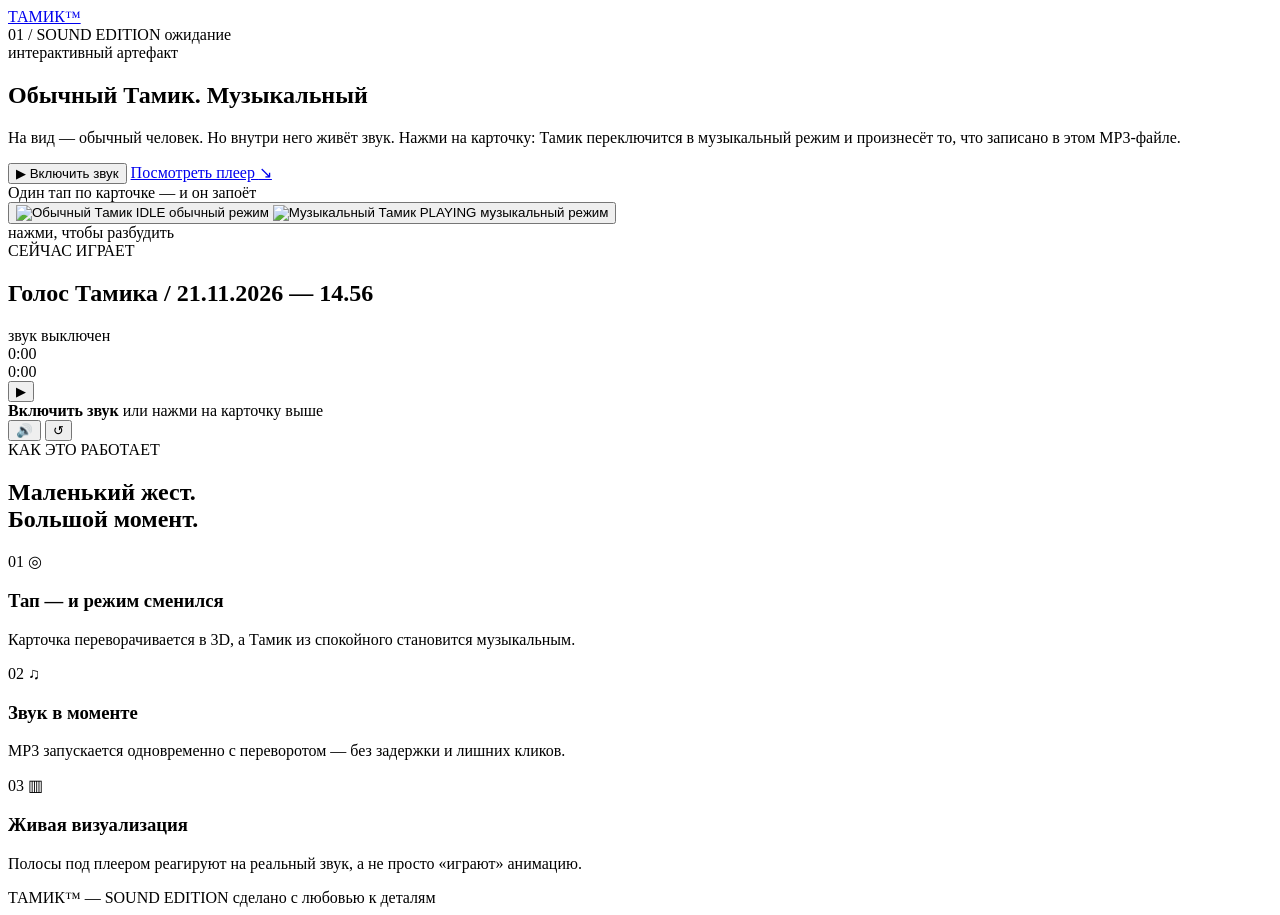
==== index.html @ 506d1481 "Add index.html" ====
<!doctype html>
<html lang="ru">
<head>
  <meta charset="utf-8" />
  <meta name="viewport" content="width=device-width, initial-scale=1, viewport-fit=cover" />
  <meta name="theme-color" content="#08080b" />
  <meta name="description" content="Тамик — обычный до нажатия, музыкальный после. Интерактивный 3D-опыт со звуком." />
  <title>Тамик — звуковой режим</title>
  <link rel="icon" href="data:image/svg+xml,%3Csvg xmlns='http://www.w3.org/2000/svg' viewBox='0 0 64 64'%3E%3Crect width='64' height='64' rx='18' fill='%23ff6a45'/%3E%3Cg fill='%23221009'%3E%3Crect x='16' y='26' width='6' height='12' rx='3'/%3E%3Crect x='27' y='20' width='6' height='24' rx='3'/%3E%3Crect x='38' y='24' width='6' height='16' rx='3'/%3E%3C/g%3E%3C/svg%3E" />
  <link rel="preconnect" href="https://fonts.googleapis.com" />
  <link rel="preconnect" href="https://fonts.gstatic.com" crossorigin />
  <link href="https://fonts.googleapis.com/css2?family=Inter:wght@400;500;600;700;800;900&display=swap" rel="stylesheet" />
  <link rel="stylesheet" href="styles.css" />
</head>
<body>
  <div class="background" aria-hidden="true">
    <div class="mesh mesh-1"></div>
    <div class="mesh mesh-2"></div>
    <div class="mesh mesh-3"></div>
    <div class="grid"></div>
    <div class="grain"></div>
  </div>
  <div class="cursor-halo" id="cursorHalo" aria-hidden="true"></div>

  <header class="nav">
    <a class="brand" href="#top" aria-label="Тамик — наверх">
      <span class="brand-mark" aria-hidden="true">
        <i></i><i></i><i></i><i></i>
      </span>
      <span class="brand-name">ТАМИК<span>™</span></span>
    </a>
    <div class="nav-right">
      <span class="nav-edition">01 / SOUND EDITION</span>
      <span class="nav-status"><i class="status-dot" aria-hidden="true"></i><span id="navStatus">ожидание</span></span>
    </div>
  </header>

  <main id="top">
    <section class="hero">
      <div class="hero-copy">
        <div class="eyebrow reveal">
          <span class="eyebrow-dot" aria-hidden="true"></span>
          интерактивный артефакт
        </div>

        <h1 class="hero-title reveal">
          <span class="title-line">Обычный</span>
          <span class="title-line">Тамик<span class="accent-dot">.</span></span>
          <span class="title-line title-line--gradient" data-text="Музыкальный">Музыкальный</span>
        </h1>

        <p class="hero-text reveal">
          На вид — обычный человек. Но внутри него живёт звук.
          Нажми на карточку: Тамик переключится в музыкальный режим
          и произнесёт то, что записано в этом MP3-файле.
        </p>

        <div class="hero-actions reveal">
          <button class="btn btn-primary" id="primaryBtn" type="button" aria-pressed="false">
            <span class="btn-symbol" id="primarySymbol" aria-hidden="true">▶</span>
            <span id="primaryLabel">Включить звук</span>
            <span class="btn-ripple" aria-hidden="true"></span>
          </button>
          <a class="btn btn-secondary" href="#player">
            Посмотреть плеер
            <span aria-hidden="true">↘</span>
          </a>
        </div>

        <div class="hero-hint reveal">
          <span class="tap-icon" aria-hidden="true"><i></i></span>
          <span>Один тап по карточке — и он запоёт</span>
        </div>
      </div>

      <div class="stage reveal" id="stage">
        <div class="stage-aura" aria-hidden="true"></div>
        <div class="rings" id="rings" aria-hidden="true">
          <span class="ring"></span><span class="ring"></span><span class="ring"></span>
        </div>

        <button class="card-tilt" id="card" type="button" aria-pressed="false"
                aria-label="Нажмите, чтобы переключить Тамика в музыкальный режим">
          <span class="card-flip">
            <span class="face face-front">
              <img src="assets/tamic-calm.jpg" alt="Обычный Тамик" draggable="false" />
              <span class="face-scrim" aria-hidden="true"></span>
              <span class="face-sheen" aria-hidden="true"></span>
              <span class="face-badge"><i class="badge-dot" aria-hidden="true"></i> IDLE</span>
              <span class="face-caption">обычный режим</span>
            </span>
            <span class="face face-back">
              <img src="assets/tamic-music.jpg" alt="Музыкальный Тамик" draggable="false" />
              <span class="face-scrim" aria-hidden="true"></span>
              <span class="face-sheen" aria-hidden="true"></span>
              <span class="face-badge badge-live"><i class="badge-dot" aria-hidden="true"></i> PLAYING</span>
              <span class="face-caption">музыкальный режим</span>
            </span>
          </span>
          <span class="card-edge" aria-hidden="true"></span>
        </button>

        <div class="notes" id="notes" aria-hidden="true"></div>

        <div class="stage-caption">
          <span class="caption-rule" aria-hidden="true"></span>
          <span id="stageCaption">нажми, чтобы разбудить</span>
          <span class="caption-rule" aria-hidden="true"></span>
        </div>
      </div>
    </section>

    <section class="player reveal" id="player" aria-label="Аудиоплеер">
      <div class="player-head">
        <div>
          <span class="player-kicker">СЕЙЧАС ИГРАЕТ</span>
          <h2 class="player-title">Голос Тамика <span>/ 21.11.2026 — 14.56</span></h2>
        </div>
        <span class="player-live" id="playerLive"><i aria-hidden="true"></i> звук выключен</span>
      </div>

      <div class="visualizer" id="visualizer" aria-hidden="true"></div>

      <div class="player-timeline">
        <span class="time" id="time">0:00</span>
        <div class="progress" id="progress" role="slider" tabindex="0"
             aria-label="Позиция воспроизведения" aria-valuemin="0" aria-valuemax="100" aria-valuenow="0">
          <span class="progress-track"><span class="progress-fill" id="progressFill"></span></span>
        </div>
        <span class="time" id="duration">0:00</span>
      </div>

      <div class="player-foot">
        <button class="play-btn" id="playBtn" type="button" aria-label="Включить звук" aria-pressed="false">
          <span id="playIcon" aria-hidden="true">▶</span>
        </button>
        <div class="player-foot-text">
          <strong id="playLabel">Включить звук</strong>
          <span>или нажми на карточку выше</span>
        </div>
        <button class="icon-btn" id="muteBtn" type="button" aria-label="Выключить звук" aria-pressed="false">
          <span id="muteIcon" aria-hidden="true">🔊</span>
        </button>
        <button class="icon-btn" id="stopBtn" type="button" aria-label="Играть сначала" title="Сначала">
          <span aria-hidden="true">↺</span>
        </button>
      </div>

      <audio id="audio" src="assets/tamic.mp3" preload="metadata" playsinline webkit-playsinline></audio>
    </section>

    <section class="features" id="how">
      <div class="section-head reveal">
        <span class="kicker">КАК ЭТО РАБОТАЕТ</span>
        <h2>Маленький жест.<br /><span>Большой момент.</span></h2>
      </div>

      <div class="feature-grid">
        <article class="feature reveal">
          <span class="feature-num">01</span>
          <span class="feature-icon" aria-hidden="true">◎</span>
          <h3>Тап — и режим сменился</h3>
          <p>Карточка переворачивается в 3D, а Тамик из спокойного становится музыкальным.</p>
        </article>
        <article class="feature reveal">
          <span class="feature-num">02</span>
          <span class="feature-icon" aria-hidden="true">♫</span>
          <h3>Звук в моменте</h3>
          <p>MP3 запускается одновременно с переворотом — без задержки и лишних кликов.</p>
        </article>
        <article class="feature reveal">
          <span class="feature-num">03</span>
          <span class="feature-icon" aria-hidden="true">▥</span>
          <h3>Живая визуализация</h3>
          <p>Полосы под плеером реагируют на реальный звук, а не просто «играют» анимацию.</p>
        </article>
      </div>
    </section>
  </main>

  <footer class="footer">
    <span>ТАМИК™ — SOUND EDITION</span>
    <span>сделано с любовью к деталям</span>
  </footer>

  <script src="app.js" defer></script>
</body>
</html>
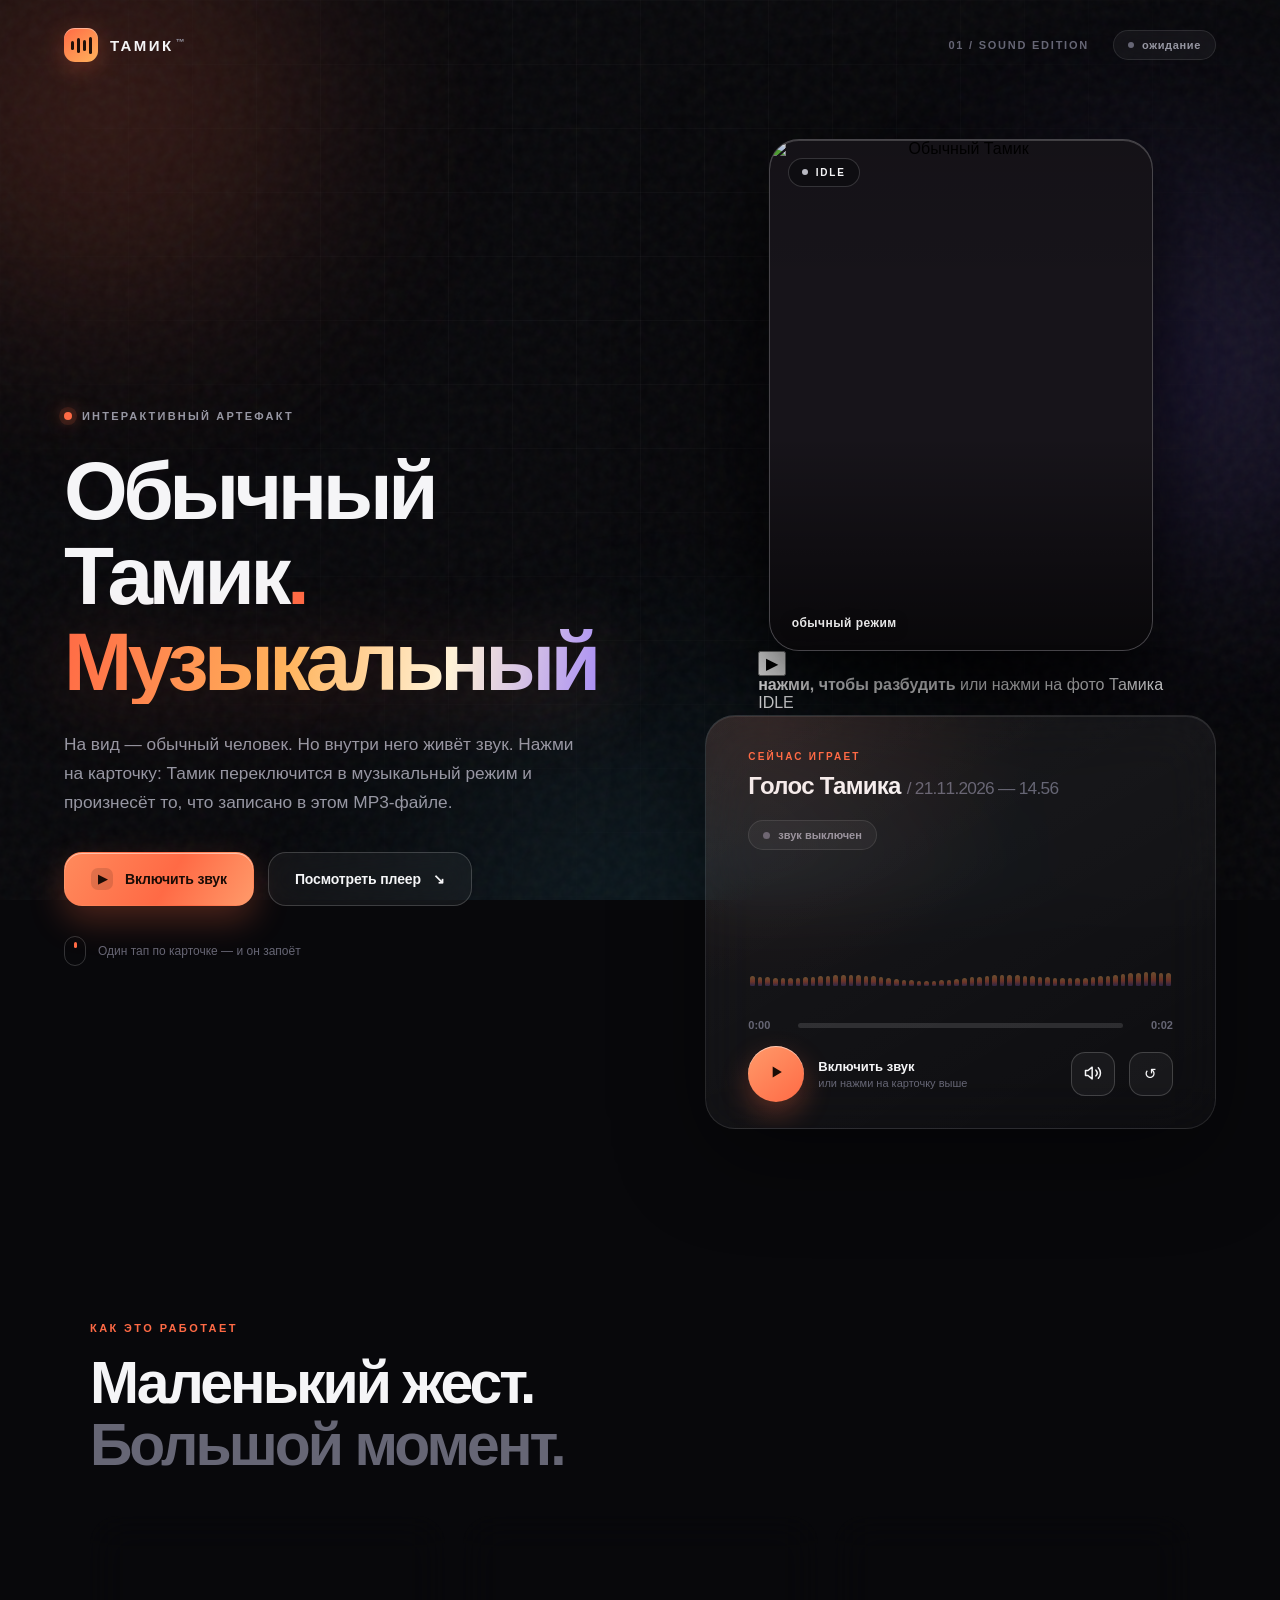
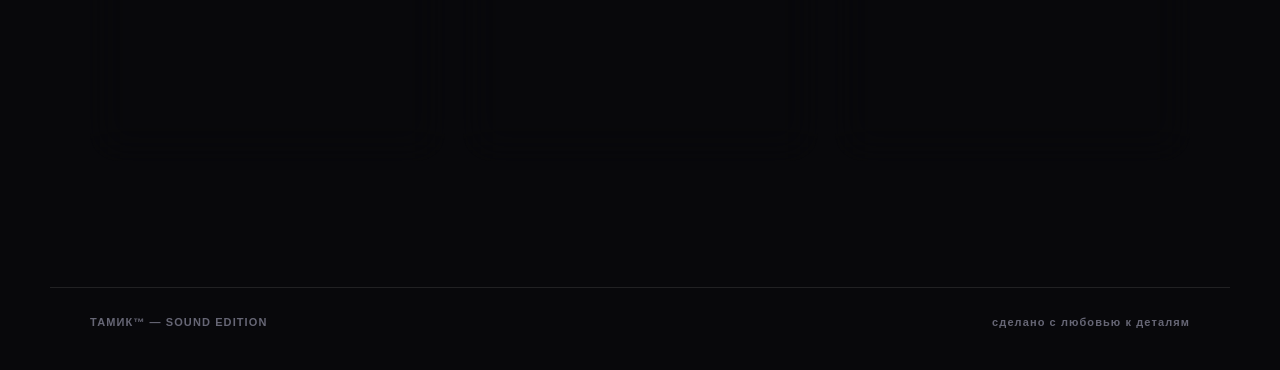
==== commit 786f4e2d: "Optimize performance and layout: index.html" ====
--- a/index.html
+++ b/index.html
@@ -20,8 +20,6 @@
     <div class="grid"></div>
     <div class="grain"></div>
   </div>
-  <div class="cursor-halo" id="cursorHalo" aria-hidden="true"></div>
-
   <header class="nav">
     <a class="brand" href="#top" aria-label="Тамик — наверх">
       <span class="brand-mark" aria-hidden="true">
@@ -73,7 +71,8 @@
         </div>
       </div>
 
-      <div class="stage reveal" id="stage">
+      <div class="stage-column">
+        <div class="stage reveal" id="stage">
         <div class="stage-aura" aria-hidden="true"></div>
         <div class="rings" id="rings" aria-hidden="true">
           <span class="ring"></span><span class="ring"></span><span class="ring"></span>
@@ -83,16 +82,14 @@
                 aria-label="Нажмите, чтобы переключить Тамика в музыкальный режим">
           <span class="card-flip">
             <span class="face face-front">
-              <img src="assets/tamic-calm.jpg" alt="Обычный Тамик" draggable="false" />
+              <img src="assets/tamic-calm-card.jpg" alt="Обычный Тамик" draggable="false" />
               <span class="face-scrim" aria-hidden="true"></span>
-              <span class="face-sheen" aria-hidden="true"></span>
               <span class="face-badge"><i class="badge-dot" aria-hidden="true"></i> IDLE</span>
               <span class="face-caption">обычный режим</span>
             </span>
             <span class="face face-back">
               <img src="assets/tamic-music.jpg" alt="Музыкальный Тамик" draggable="false" />
               <span class="face-scrim" aria-hidden="true"></span>
-              <span class="face-sheen" aria-hidden="true"></span>
               <span class="face-badge badge-live"><i class="badge-dot" aria-hidden="true"></i> PLAYING</span>
               <span class="face-caption">музыкальный режим</span>
             </span>
@@ -102,15 +99,19 @@
 
         <div class="notes" id="notes" aria-hidden="true"></div>
 
-        <div class="stage-caption">
-          <span class="caption-rule" aria-hidden="true"></span>
-          <span id="stageCaption">нажми, чтобы разбудить</span>
-          <span class="caption-rule" aria-hidden="true"></span>
+        <div class="stage-controls">
+          <button class="stage-play" id="stagePlay" type="button" aria-label="Включить звук" aria-pressed="false">
+            <span id="stagePlayIcon" aria-hidden="true">▶</span>
+          </button>
+          <div class="stage-status">
+            <strong id="stageCaption">нажми, чтобы разбудить</strong>
+            <span>или нажми на фото Тамика</span>
+          </div>
+          <span class="stage-mode" id="stageMode">IDLE</span>
         </div>
-      </div>
-    </section>
+        </div>
 
-    <section class="player reveal" id="player" aria-label="Аудиоплеер">
+        <section class="player reveal" id="player" aria-label="Аудиоплеер">
       <div class="player-head">
         <div>
           <span class="player-kicker">СЕЙЧАС ИГРАЕТ</span>
@@ -147,6 +148,8 @@
       </div>
 
       <audio id="audio" src="assets/tamic.mp3" preload="metadata" playsinline webkit-playsinline></audio>
+        </section>
+      </div>
     </section>
 
     <section class="features" id="how">
--- a/styles.css
+++ b/styles.css
@@ -0,0 +1,547 @@
+/* ============================================================
+   ТАМИК — SOUND EDITION
+   Дизайн: тёмная «жидкая» палитра, стекло, 3D-карточка,
+   Material 3-подобные surface + state layers.
+   ============================================================ */
+
+:root {
+  --bg: #08080b;
+  --bg-soft: #0e0e13;
+  --text: #f5f5f7;
+  --muted: #9797a3;
+  --muted-2: #666675;
+  --stroke: rgba(255, 255, 255, 0.10);
+  --stroke-strong: rgba(255, 255, 255, 0.18);
+  --glass: rgba(255, 255, 255, 0.045);
+  --accent: #ff6a45;
+  --accent-2: #ffb35c;
+  --violet: #8b6cff;
+  --cyan: #48d7ff;
+  --ease-spring: cubic-bezier(0.16, 1, 0.3, 1);
+  --ease-soft: cubic-bezier(0.22, 0.61, 0.36, 1);
+  --rx: 0deg;
+  --ry: 0deg;
+  --sx: 50%;
+  --sy: 50%;
+}
+
+* { box-sizing: border-box; }
+
+html { scroll-behavior: smooth; }
+
+body {
+  margin: 0;
+  min-height: 100vh;
+  background: var(--bg);
+  color: var(--text);
+  font-family: "Inter", -apple-system, BlinkMacSystemFont, "Segoe UI", sans-serif;
+  -webkit-font-smoothing: antialiased;
+  overflow-x: hidden;
+  cursor: default;
+}
+
+button, a { -webkit-tap-highlight-color: transparent; }
+button { font: inherit; touch-action: manipulation; }
+a { color: inherit; text-decoration: none; }
+
+::selection { background: rgba(255, 106, 69, 0.35); color: #fff; }
+
+/* ---------- Фон ---------- */
+.background { position: fixed; inset: 0; z-index: 0; overflow: hidden; pointer-events: none; }
+
+.mesh {
+  position: absolute;
+  border-radius: 50%;
+  filter: blur(90px);
+  opacity: 0.45;
+  will-change: transform;
+}
+.mesh-1 {
+  width: 52vw; height: 52vw; left: -18vw; top: -18vw;
+  background: radial-gradient(circle, rgba(255, 106, 69, 0.55), transparent 68%);
+  animation: drift1 22s ease-in-out infinite alternate;
+}
+.mesh-2 {
+  width: 46vw; height: 46vw; right: -14vw; top: 8vh;
+  background: radial-gradient(circle, rgba(139, 108, 255, 0.50), transparent 68%);
+  animation: drift2 26s ease-in-out infinite alternate;
+}
+.mesh-3 {
+  width: 60vw; height: 60vw; left: 22vw; bottom: -34vw;
+  background: radial-gradient(circle, rgba(72, 215, 255, 0.25), transparent 70%);
+  animation: drift3 30s ease-in-out infinite alternate;
+}
+.grid {
+  position: absolute; inset: 0;
+  background-image:
+    linear-gradient(rgba(255,255,255,0.028) 1px, transparent 1px),
+    linear-gradient(90deg, rgba(255,255,255,0.028) 1px, transparent 1px);
+  background-size: 64px 64px;
+  mask-image: radial-gradient(ellipse at 50% 30%, #000 10%, transparent 78%);
+  -webkit-mask-image: radial-gradient(ellipse at 50% 30%, #000 10%, transparent 78%);
+}
+.grain {
+  position: absolute; inset: -50%;
+  opacity: 0.045;
+  background-image: url("data:image/svg+xml,%3Csvg viewBox='0 0 220 220' xmlns='http://www.w3.org/2000/svg'%3E%3Cfilter id='n'%3E%3CfeTurbulence type='fractalNoise' baseFrequency='0.85' numOctaves='3' stitchTiles='stitch'/%3E%3C/filter%3E%3Crect width='100%25' height='100%25' filter='url(%23n)'/%3E%3C/svg%3E");
+  animation: grainShift 0.6s steps(4) infinite;
+}
+
+@keyframes drift1 { to { transform: translate3d(8vw, 6vh, 0) scale(1.15); } }
+@keyframes drift2 { to { transform: translate3d(-9vw, 10vh, 0) scale(1.2); } }
+@keyframes drift3 { to { transform: translate3d(6vw, -8vh, 0) scale(1.1); } }
+@keyframes grainShift {
+  0% { transform: translate(0, 0); } 25% { transform: translate(-2%, 1%); }
+  50% { transform: translate(1%, -2%); } 75% { transform: translate(2%, 2%); }
+  100% { transform: translate(-1%, -1%); }
+}
+
+/* Светящийся курсор */
+.cursor-halo {
+  position: fixed; left: 0; top: 0; width: 420px; height: 420px;
+  margin: -210px 0 0 -210px; border-radius: 50%;
+  background: radial-gradient(circle, rgba(255, 106, 69, 0.13), rgba(139, 108, 255, 0.06) 40%, transparent 70%);
+  pointer-events: none; z-index: 1; opacity: 0;
+  transition: opacity 0.5s ease;
+  will-change: transform;
+}
+@media (hover: hover) and (pointer: fine) {
+  body.has-pointer .cursor-halo { opacity: 1; }
+}
+
+/* ---------- Навигация ---------- */
+.nav {
+  position: relative; z-index: 5;
+  display: flex; align-items: center; justify-content: space-between;
+  padding: 28px clamp(20px, 5vw, 72px);
+  max-width: 1440px; margin: 0 auto;
+}
+.brand { display: inline-flex; align-items: center; gap: 12px; }
+.brand-mark {
+  width: 34px; height: 34px; border-radius: 11px;
+  background: linear-gradient(140deg, var(--accent), var(--accent-2));
+  display: flex; align-items: center; justify-content: center; gap: 3px;
+  box-shadow: 0 6px 24px rgba(255, 106, 69, 0.28), inset 0 1px 0 rgba(255,255,255,0.4);
+}
+.brand-mark i {
+  width: 3px; border-radius: 3px; background: #221009; height: 9px;
+  animation: eqBar 1.1s ease-in-out infinite alternate;
+}
+.brand-mark i:nth-child(2) { animation-delay: 0.15s; height: 15px; }
+.brand-mark i:nth-child(3) { animation-delay: 0.3s; height: 11px; }
+.brand-mark i:nth-child(4) { animation-delay: 0.45s; height: 17px; }
+@keyframes eqBar { to { height: 5px; } }
+.brand-name { font-weight: 800; font-size: 15px; letter-spacing: 0.16em; }
+.brand-name span { font-size: 9px; vertical-align: super; color: var(--muted); margin-left: 2px; }
+
+.nav-right { display: flex; align-items: center; gap: 24px; }
+.nav-edition { font-size: 11px; letter-spacing: 0.16em; color: var(--muted-2); font-weight: 600; }
+.nav-status {
+  display: inline-flex; align-items: center; gap: 8px;
+  padding: 8px 14px; border-radius: 100px;
+  border: 1px solid var(--stroke); background: var(--glass);
+  font-size: 11px; font-weight: 600; letter-spacing: 0.06em; color: var(--muted);
+  backdrop-filter: blur(14px);
+}
+.status-dot { width: 6px; height: 6px; border-radius: 50%; background: var(--muted-2); transition: 0.3s; }
+body.is-playing .status-dot { background: #4ade80; box-shadow: 0 0 12px #4ade80; animation: pulseDot 1.2s ease-in-out infinite; }
+body.is-playing .nav-status { color: #c9f7d6; border-color: rgba(74, 222, 128, 0.3); }
+@keyframes pulseDot { 50% { opacity: 0.4; transform: scale(0.75); } }
+
+/* ---------- Hero ---------- */
+main { position: relative; z-index: 2; }
+.hero {
+  max-width: 1440px; margin: 0 auto;
+  padding: clamp(24px, 5vh, 70px) clamp(20px, 5vw, 72px) clamp(60px, 9vh, 120px);
+  display: grid; grid-template-columns: minmax(0, 1.05fr) minmax(0, 0.95fr);
+  gap: clamp(30px, 6vw, 90px); align-items: center; min-height: 76vh;
+}
+
+.eyebrow {
+  display: inline-flex; align-items: center; gap: 10px;
+  font-size: 11px; font-weight: 700; letter-spacing: 0.2em; text-transform: uppercase;
+  color: var(--muted); margin-bottom: 26px;
+}
+.eyebrow-dot {
+  width: 8px; height: 8px; border-radius: 50%; background: var(--accent);
+  box-shadow: 0 0 0 5px rgba(255, 106, 69, 0.12), 0 0 18px var(--accent);
+  animation: breathe 2.4s ease-in-out infinite;
+}
+@keyframes breathe { 50% { box-shadow: 0 0 0 9px rgba(255,106,69,0.05), 0 0 24px var(--accent); } }
+
+.hero-title {
+  margin: 0 0 26px; font-size: clamp(46px, 6.4vw, 96px);
+  line-height: 1.04; letter-spacing: -0.055em; font-weight: 800;
+}
+.title-line { display: block; }
+.title-line--gradient {
+  width: fit-content;
+  background: linear-gradient(100deg, var(--accent) 0%, var(--accent-2) 42%, #fff2d6 72%, var(--violet) 110%);
+  -webkit-background-clip: text; background-clip: text; color: transparent;
+  position: relative;
+  filter: drop-shadow(0 8px 40px rgba(255, 106, 69, 0.22));
+}
+.accent-dot { color: var(--accent); }
+
+.hero-text {
+  max-width: 520px; margin: 0 0 34px;
+  font-size: clamp(15px, 1.35vw, 18px); line-height: 1.7;
+  color: var(--muted); font-weight: 400;
+}
+
+.hero-actions { display: flex; flex-wrap: wrap; gap: 14px; align-items: center; }
+.btn {
+  position: relative; display: inline-flex; align-items: center; justify-content: center; gap: 12px;
+  min-height: 54px; padding: 0 26px; border-radius: 18px;
+  font-size: 14px; font-weight: 700; letter-spacing: -0.01em;
+  cursor: pointer; border: 1px solid transparent;
+  transition: transform 0.35s var(--ease-spring), box-shadow 0.35s ease, background 0.35s ease, border-color 0.35s ease;
+  overflow: hidden; isolation: isolate;
+}
+.btn:hover { transform: translateY(-3px); }
+.btn:active { transform: translateY(0) scale(0.98); }
+.btn:focus-visible, .card-tilt:focus-visible, .icon-btn:focus-visible {
+  outline: 2px solid var(--cyan); outline-offset: 4px;
+}
+.btn-primary {
+  color: #1b0c06;
+  background: linear-gradient(120deg, #ff8a5c, var(--accent) 55%, #ff9a6a);
+  box-shadow: 0 14px 34px rgba(255, 106, 69, 0.28), inset 0 1px 0 rgba(255,255,255,0.5);
+}
+.btn-primary:hover { box-shadow: 0 20px 46px rgba(255, 106, 69, 0.42), inset 0 1px 0 rgba(255,255,255,0.6); }
+.btn-secondary {
+  color: var(--text); background: var(--glass); border-color: var(--stroke-strong);
+  backdrop-filter: blur(16px);
+}
+.btn-secondary:hover { background: rgba(255,255,255,0.09); border-color: rgba(255,255,255,0.3); }
+.btn-symbol { font-size: 12px; width: 22px; height: 22px; display: grid; place-items: center; border-radius: 7px; background: rgba(0,0,0,0.12); }
+.btn-ripple {
+  position: absolute; width: 20px; height: 20px; border-radius: 50%;
+  background: rgba(255,255,255,0.55); transform: translate(-50%, -50%) scale(0);
+  opacity: 0; pointer-events: none; z-index: -1;
+}
+.btn-ripple.go { animation: ripple 0.65s ease-out; }
+@keyframes ripple { from { transform: translate(-50%,-50%) scale(0); opacity: 0.6; } to { transform: translate(-50%,-50%) scale(22); opacity: 0; } }
+
+.hero-hint {
+  display: flex; align-items: center; gap: 12px; margin-top: 30px;
+  font-size: 12px; color: var(--muted-2); font-weight: 500;
+}
+.tap-icon {
+  width: 22px; height: 30px; border: 1.5px solid var(--stroke-strong); border-radius: 12px;
+  display: grid; place-items: start center; padding-top: 5px;
+}
+.tap-icon i { width: 3px; height: 6px; border-radius: 3px; background: var(--accent); animation: tapHint 1.6s ease-in-out infinite; }
+@keyframes tapHint { 0%,100% { transform: translateY(0); opacity: 1; } 60% { transform: translateY(9px); opacity: 0.25; } }
+
+/* ---------- 3D-сцена ---------- */
+.stage {
+  position: relative; display: flex; flex-direction: column; align-items: center;
+  justify-content: center; perspective: 1500px; min-height: 580px;
+}
+.stage-aura {
+  position: absolute; width: 70%; aspect-ratio: 1; border-radius: 50%;
+  background: radial-gradient(circle, rgba(255,106,69,0.22), rgba(139,108,255,0.12) 45%, transparent 70%);
+  filter: blur(45px); z-index: 0; transition: opacity 0.6s ease, transform 0.9s var(--ease-spring);
+  animation: auraFloat 8s ease-in-out infinite alternate;
+}
+@keyframes auraFloat { to { transform: scale(1.12) translateY(-14px); } }
+body.is-playing .stage-aura { opacity: 1; transform: scale(1.35); filter: blur(60px); }
+
+.rings { position: absolute; inset: 0; display: grid; place-items: center; pointer-events: none; z-index: 1; }
+.ring {
+  position: absolute; width: 280px; height: 280px; border-radius: 50%;
+  border: 1px solid rgba(255, 140, 90, 0.7); opacity: 0;
+}
+.burst .ring { animation: ringOut 1.1s var(--ease-spring) forwards; }
+.burst .ring:nth-child(2) { animation-delay: 0.12s; }
+.burst .ring:nth-child(3) { animation-delay: 0.24s; }
+@keyframes ringOut {
+  0% { transform: scale(0.5); opacity: 0.9; }
+  100% { transform: scale(2.3); opacity: 0; }
+}
+
+.card-tilt {
+  position: relative; z-index: 3; display: block; padding: 0; margin: 0;
+  width: clamp(280px, 30vw, 410px); aspect-ratio: 3 / 4;
+  border: 0; background: transparent; cursor: pointer;
+  transform-style: preserve-3d;
+  transform: rotateX(var(--rx)) rotateY(var(--ry)) translateZ(0);
+  transition: transform 0.5s var(--ease-spring);
+  filter: drop-shadow(0 40px 60px rgba(0,0,0,0.55));
+}
+.card-tilt:hover { filter: drop-shadow(0 45px 70px rgba(0,0,0,0.65)); }
+@media (hover: none) {
+  .card-tilt:active { scale: 0.97; }
+}
+.card-flip {
+  position: absolute; inset: 0; display: block;
+  transform-style: preserve-3d;
+  transform: rotateY(0deg) scale(1);
+  transition: transform 1s var(--ease-spring), filter 0.6s ease;
+}
+body.is-playing .card-flip { transform: rotateY(180deg) scale(1.035); }
+
+.face {
+  position: absolute; inset: 0; display: block; overflow: hidden;
+  border-radius: 30px; backface-visibility: hidden; -webkit-backface-visibility: hidden;
+  background: #17141a; border: 1px solid rgba(255,255,255,0.16);
+  box-shadow: inset 0 1px 0 rgba(255,255,255,0.22), 0 24px 60px rgba(0,0,0,0.45);
+}
+.face img { width: 100%; height: 100%; object-fit: cover; object-position: center 22%; display: block; user-select: none; }
+.face-back { transform: rotateY(180deg); }
+.face-back img { object-position: center 18%; }
+.face-scrim {
+  position: absolute; inset: 0; pointer-events: none;
+  background: linear-gradient(180deg, rgba(0,0,0,0.12) 0%, transparent 30%, transparent 58%, rgba(0,0,0,0.62) 100%);
+}
+.face-sheen {
+  position: absolute; inset: 0; pointer-events: none; opacity: 0;
+  background: radial-gradient(circle at var(--sx) var(--sy), rgba(255,255,255,0.34), transparent 46%);
+  transition: opacity 0.4s ease;
+  mix-blend-mode: screen;
+}
+.card-tilt:hover .face-sheen { opacity: 1; }
+.face-badge {
+  position: absolute; top: 18px; left: 18px; z-index: 2;
+  display: inline-flex; align-items: center; gap: 8px;
+  padding: 8px 13px; border-radius: 100px;
+  background: rgba(10, 10, 14, 0.55); border: 1px solid rgba(255,255,255,0.16);
+  backdrop-filter: blur(14px);
+  font-size: 10px; font-weight: 800; letter-spacing: 0.18em; color: #f4f4f6;
+}
+.badge-dot { width: 6px; height: 6px; border-radius: 50%; background: #b9b9c2; }
+.badge-live { background: rgba(30, 8, 4, 0.6); border-color: rgba(255, 132, 88, 0.45); }
+.badge-live .badge-dot { background: var(--accent); box-shadow: 0 0 10px var(--accent); animation: pulseDot 1.1s infinite; }
+.face-caption {
+  position: absolute; left: 22px; bottom: 20px; z-index: 2;
+  font-size: 12px; font-weight: 600; letter-spacing: 0.04em; color: rgba(255,255,255,0.9);
+  text-shadow: 0 2px 12px rgba(0,0,0,0.6);
+}
+.card-edge {
+  position: absolute; inset: 0; border-radius: 30px; pointer-events: none;
+  border: 1px solid rgba(255,255,255,0.06); transform: translateZ(-2px);
+}
+
+.notes { position: absolute; inset: 0; pointer-events: none; z-index: 4; overflow: visible; }
+.note {
+  position: absolute; left: 50%; top: 50%; font-size: var(--size, 26px);
+  color: var(--note-color, #ffb35c); text-shadow: 0 0 18px currentColor;
+  animation: noteFly var(--dur, 1.7s) var(--ease-soft) forwards;
+  animation-delay: var(--delay, 0s); opacity: 0;
+  will-change: transform, opacity;
+}
+@keyframes noteFly {
+  0% { transform: translate(-50%, -50%) scale(0.4) rotate(var(--rot, 0deg)); opacity: 0; }
+  15% { opacity: 1; }
+  100% { transform: translate(calc(-50% + var(--x, 0px)), calc(-50% + var(--y, -220px))) scale(1.25) rotate(calc(var(--rot, 0deg) + 40deg)); opacity: 0; }
+}
+
+.stage-caption {
+  display: flex; align-items: center; gap: 14px; margin-top: 30px; z-index: 3;
+  font-size: 11px; font-weight: 600; letter-spacing: 0.17em; text-transform: uppercase;
+  color: var(--muted-2); transition: color 0.4s ease;
+}
+body.is-playing .stage-caption { color: var(--accent-2); }
+.caption-rule { width: 46px; height: 1px; background: var(--stroke-strong); }
+
+/* ---------- Плеер ---------- */
+.player {
+  max-width: 1180px; margin: 0 auto clamp(80px, 12vh, 150px);
+  padding: 30px clamp(22px, 3.4vw, 42px) 26px;
+  border-radius: 30px; position: relative;
+  background: linear-gradient(150deg, rgba(255,255,255,0.07), rgba(255,255,255,0.025));
+  border: 1px solid var(--stroke); backdrop-filter: blur(28px);
+  box-shadow: 0 30px 90px rgba(0,0,0,0.4), inset 0 1px 0 rgba(255,255,255,0.09);
+  overflow: hidden;
+}
+.player::before {
+  content: ""; position: absolute; inset: 0; pointer-events: none;
+  background: radial-gradient(circle at 12% 0%, rgba(255,106,69,0.10), transparent 45%);
+}
+.player-head { display: flex; justify-content: space-between; align-items: flex-start; gap: 20px; flex-wrap: wrap; }
+.player-kicker { font-size: 10px; font-weight: 800; letter-spacing: 0.22em; color: var(--accent); }
+.player-title { font-size: clamp(18px, 2vw, 24px); font-weight: 700; letter-spacing: -0.03em; margin: 8px 0 0; }
+.player-title span { color: var(--muted-2); font-size: 0.72em; font-weight: 500; }
+.player-live {
+  display: inline-flex; align-items: center; gap: 8px; padding: 8px 14px;
+  border-radius: 100px; border: 1px solid var(--stroke); background: var(--glass);
+  font-size: 11px; color: var(--muted); font-weight: 600;
+}
+.player-live i { width: 7px; height: 7px; border-radius: 50%; background: var(--muted-2); }
+body.is-playing .player-live { color: #ffd2bb; border-color: rgba(255,106,69,0.35); }
+body.is-playing .player-live i { background: var(--accent); box-shadow: 0 0 12px var(--accent); animation: pulseDot 1s infinite; }
+
+.visualizer {
+  display: flex; align-items: flex-end; gap: 3px; height: 108px;
+  margin: 28px 0 22px; padding: 0 2px;
+}
+.visualizer .bar {
+  flex: 1; min-width: 2px; border-radius: 4px 4px 2px 2px;
+  height: var(--h, 10%);
+  background: linear-gradient(180deg, var(--accent-2), var(--accent) 55%, rgba(139,108,255,0.55));
+  opacity: 0.38;
+  transition: height 0.09s linear, opacity 0.4s ease;
+}
+body.is-playing .visualizer .bar { opacity: 1; box-shadow: 0 0 14px rgba(255,106,69,0.25); }
+
+.player-timeline { display: flex; align-items: center; gap: 14px; }
+.time { font-size: 11px; font-weight: 600; color: var(--muted-2); font-variant-numeric: tabular-nums; min-width: 36px; }
+.time:last-child { text-align: right; }
+
+.progress {
+  flex: 1; height: 34px; display: flex; align-items: center;
+  cursor: pointer; touch-action: none; outline: none;
+}
+.progress-track {
+  position: relative; display: block; width: 100%; height: 5px; border-radius: 10px;
+  background: rgba(255,255,255,0.12); overflow: visible;
+  transition: height 0.2s ease;
+}
+.progress:hover .progress-track,
+.progress.is-dragging .progress-track,
+.progress:focus-visible .progress-track { height: 8px; }
+.progress:focus-visible { outline: 2px solid var(--cyan); outline-offset: 2px; border-radius: 8px; }
+.progress-fill {
+  position: relative; display: block; height: 100%; width: 0%; border-radius: inherit;
+  background: linear-gradient(90deg, var(--accent), var(--accent-2));
+  box-shadow: 0 0 12px var(--accent);
+}
+.progress-fill::after {
+  content: ""; position: absolute; right: -6px; top: 50%; width: 12px; height: 12px;
+  border-radius: 50%; background: #fff; box-shadow: 0 0 12px rgba(255,106,69,0.85);
+  transform: translateY(-50%) scale(0); transition: transform 0.2s var(--ease-spring);
+}
+.progress:hover .progress-fill::after,
+.progress.is-dragging .progress-fill::after,
+.progress:focus-visible .progress-fill::after { transform: translateY(-50%) scale(1); }
+
+.player-foot { display: flex; align-items: center; gap: 14px; margin-top: 4px; }
+.play-btn {
+  width: 56px; height: 56px; flex: none; border: 0; border-radius: 50%;
+  display: grid; place-items: center; cursor: pointer; font-size: 17px;
+  color: #1b0c06; background: linear-gradient(140deg, #ff9a6a, var(--accent));
+  box-shadow: 0 12px 28px rgba(255,106,69,0.3), inset 0 1px 0 rgba(255,255,255,0.5);
+  transition: transform 0.35s var(--ease-spring), box-shadow 0.35s ease;
+}
+.play-btn:hover { transform: scale(1.06); box-shadow: 0 16px 36px rgba(255,106,69,0.45); }
+.play-btn:active { transform: scale(0.94); }
+.player-foot-text { flex: 1; min-width: 0; display: flex; flex-direction: column; gap: 3px; }
+.player-foot-text strong { font-size: 13px; font-weight: 700; }
+.player-foot-text span { font-size: 11px; color: var(--muted-2); }
+.play-btn:focus-visible, .icon-btn:focus-visible { outline: 2px solid var(--cyan); outline-offset: 4px; }
+
+.icon-btn {
+  width: 44px; height: 44px; border-radius: 14px; flex: none;
+  display: grid; place-items: center;
+  border: 1px solid var(--stroke-strong); background: var(--glass);
+  color: var(--text); font-size: 15px; cursor: pointer;
+  transition: transform 0.3s var(--ease-spring), background 0.3s ease, border-color 0.3s ease;
+}
+.icon-btn:hover { transform: translateY(-2px); background: rgba(255,255,255,0.1); }
+.icon-btn:active { transform: scale(0.94); }
+.icon-btn[aria-pressed="true"] { color: var(--accent-2); border-color: rgba(255,106,69,0.4); }
+
+/* ---------- Фичи ---------- */
+.features { max-width: 1180px; margin: 0 auto; padding: 0 clamp(20px, 4vw, 40px) clamp(90px, 14vh, 160px); }
+.section-head { margin-bottom: 40px; }
+.kicker { font-size: 11px; font-weight: 800; letter-spacing: 0.22em; color: var(--accent); }
+.section-head h2 { font-size: clamp(32px, 4.6vw, 64px); line-height: 1.05; letter-spacing: -0.05em; margin: 16px 0 0; font-weight: 800; }
+.section-head h2 span { color: var(--muted-2); }
+.feature-grid { display: grid; grid-template-columns: repeat(3, 1fr); gap: 18px; }
+.feature {
+  position: relative; padding: 30px; min-height: 240px; border-radius: 28px;
+  background: linear-gradient(160deg, rgba(255,255,255,0.06), rgba(255,255,255,0.02));
+  border: 1px solid var(--stroke); backdrop-filter: blur(20px);
+  transition: transform 0.5s var(--ease-spring), border-color 0.4s ease, background 0.4s ease;
+  overflow: hidden;
+}
+.feature::after {
+  content: ""; position: absolute; width: 180px; height: 180px; right: -70px; top: -80px;
+  border-radius: 50%; background: radial-gradient(circle, rgba(255,106,69,0.14), transparent 68%);
+  opacity: 0; transition: opacity 0.5s ease;
+}
+.feature:hover { transform: translateY(-8px); border-color: var(--stroke-strong); background: rgba(255,255,255,0.075); }
+.feature:hover::after { opacity: 1; }
+.feature-num { font-size: 11px; font-weight: 800; letter-spacing: 0.15em; color: var(--muted-2); }
+.feature-icon {
+  display: grid; place-items: center; width: 46px; height: 46px; margin: 26px 0 18px;
+  border-radius: 15px; font-size: 20px; color: var(--accent-2);
+  background: rgba(255, 150, 90, 0.1); border: 1px solid rgba(255, 150, 90, 0.22);
+}
+.feature h3 { margin: 0 0 10px; font-size: 19px; font-weight: 700; letter-spacing: -0.025em; }
+.feature p { margin: 0; font-size: 13px; line-height: 1.65; color: var(--muted); }
+
+/* ---------- Футер ---------- */
+.footer {
+  position: relative; z-index: 2; max-width: 1180px; margin: 0 auto;
+  padding: 28px clamp(20px, 4vw, 40px) 42px;
+  border-top: 1px solid var(--stroke); display: flex; justify-content: space-between; gap: 20px;
+  font-size: 11px; letter-spacing: 0.1em; color: var(--muted-2); font-weight: 600;
+}
+
+/* ---------- Появление при скролле ---------- */
+.reveal { opacity: 0; transform: translateY(24px); transition: opacity 0.9s var(--ease-spring), transform 0.9s var(--ease-spring); }
+.reveal.in { opacity: 1; transform: none; }
+.hero .reveal:nth-child(1) { transition-delay: 0.05s; }
+.hero .reveal:nth-child(2) { transition-delay: 0.13s; }
+.hero .reveal:nth-child(3) { transition-delay: 0.21s; }
+.hero .reveal:nth-child(4) { transition-delay: 0.29s; }
+.hero .reveal:nth-child(5) { transition-delay: 0.37s; }
+.hero-copy .reveal:nth-child(1) { transition-delay: 0.05s; }
+.hero-copy .reveal:nth-child(2) { transition-delay: 0.13s; }
+.hero-copy .reveal:nth-child(3) { transition-delay: 0.21s; }
+.hero-copy .reveal:nth-child(4) { transition-delay: 0.29s; }
+.hero-copy .reveal:nth-child(5) { transition-delay: 0.37s; }
+.feature-grid .feature:nth-child(2) { transition-delay: 0.1s; }
+.feature-grid .feature:nth-child(3) { transition-delay: 0.2s; }
+
+/* ---------- Адаптив ---------- */
+@media (max-width: 980px) {
+  .hero { grid-template-columns: 1fr; padding-top: 30px; gap: 40px; min-height: auto; }
+  .hero-copy { order: 1; }
+  .stage { order: 2; min-height: 540px; }
+  .card-tilt { width: min(80vw, 380px); }
+  .feature-grid { grid-template-columns: 1fr; }
+  .feature { min-height: auto; }
+  .nav-edition { display: none; }
+}
+@media (max-width: 560px) {
+  .nav { padding: calc(18px + env(safe-area-inset-top)) 18px 18px; }
+  .hero { padding-left: 18px; padding-right: 18px; padding-bottom: 50px; }
+  .hero-title { font-size: clamp(44px, 12.5vw, 64px); }
+  .hero-text { font-size: 14px; margin-bottom: 26px; }
+  .hero-actions { align-items: stretch; flex-direction: column; gap: 10px; }
+  .btn { width: 100%; min-height: 56px; }
+  .hero-hint { margin-top: 22px; font-size: 11px; }
+  .stage { min-height: 500px; }
+  .card-tilt { width: min(86vw, 360px); }
+  .stage-caption { font-size: 10px; letter-spacing: 0.1em; gap: 8px; }
+  .caption-rule { width: 24px; }
+  .player { padding: 22px 18px calc(22px + env(safe-area-inset-bottom)); border-radius: 24px; }
+  .player-head { gap: 12px; }
+  .player-title { font-size: 18px; }
+  .player-title span { display: block; margin-top: 3px; }
+  .visualizer { height: 84px; gap: 2px; margin: 22px 0 14px; }
+  .player-timeline { gap: 10px; }
+  .time { font-size: 10px; min-width: 32px; }
+  .player-foot-text span { display: none; }
+  .play-btn { width: 60px; height: 60px; }
+  .icon-btn { width: 46px; height: 46px; }
+  .features { padding-left: 18px; padding-right: 18px; }
+  .feature { padding: 24px; min-height: 0; }
+  .footer {
+    flex-direction: column; gap: 8px;
+    padding-bottom: calc(32px + env(safe-area-inset-bottom));
+  }
+}
+@media (max-width: 380px) {
+  .card-tilt { width: min(88vw, 320px); }
+  .player-foot-text { display: none; }
+  .player-foot { justify-content: space-between; }
+}
+
+@media (prefers-reduced-motion: reduce) {
+  *, *::before, *::after { animation-duration: 0.01ms !important; animation-iteration-count: 1 !important; transition-duration: 0.01ms !important; scroll-behavior: auto !important; }
+  .reveal { opacity: 1; transform: none; }
+}
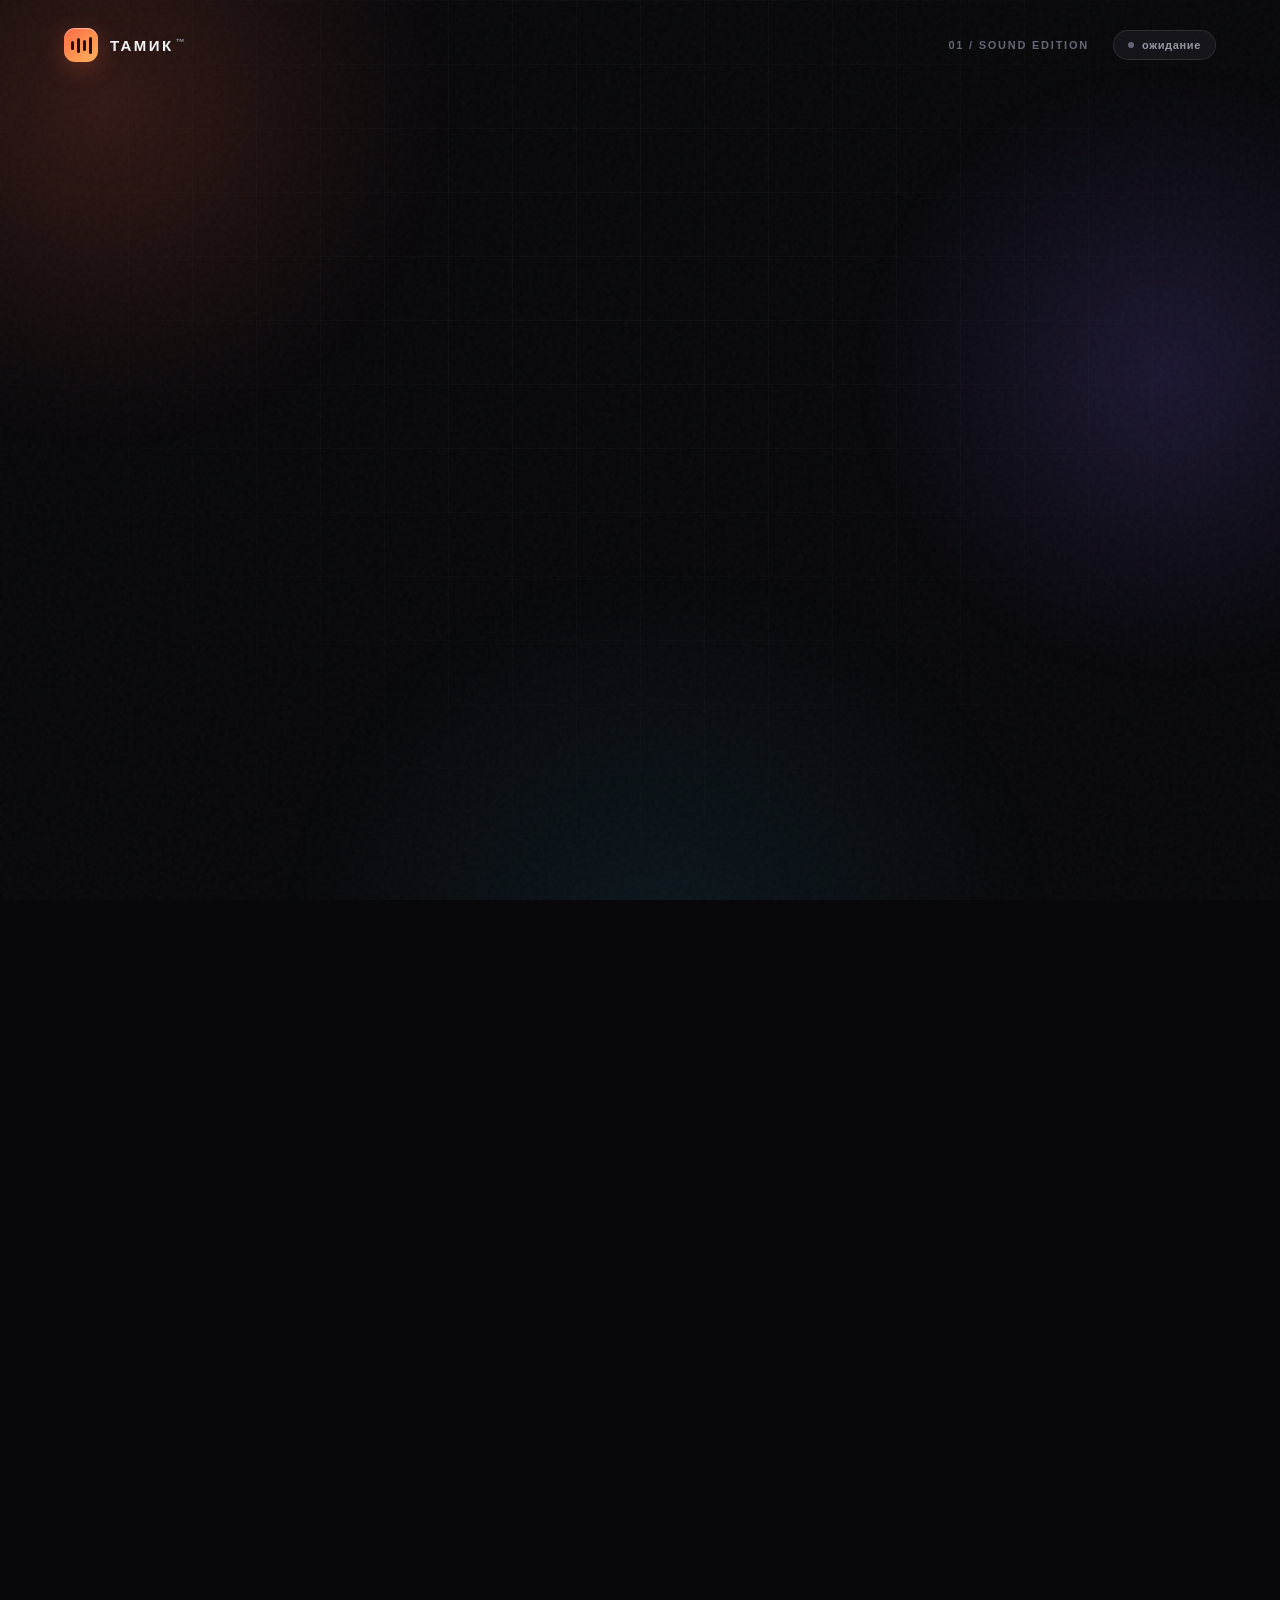
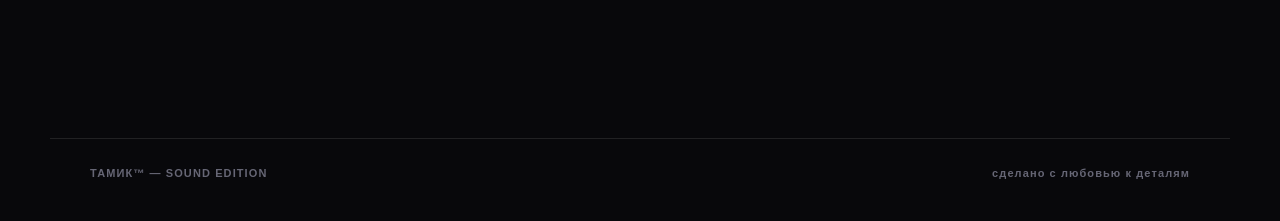
==== commit 376aa10a: "Refine controls, optimize transition, add sound replacement: index.html" ====
--- a/index.html
+++ b/index.html
@@ -4,12 +4,13 @@
   <meta charset="utf-8" />
   <meta name="viewport" content="width=device-width, initial-scale=1, viewport-fit=cover" />
   <meta name="theme-color" content="#08080b" />
-  <meta name="description" content="Тамик — обычный до нажатия, музыкальный после. Интерактивный 3D-опыт со звуком." />
+  <meta name="description" content="Тамик — обычный до нажатия, музыкальный после." />
   <title>Тамик — звуковой режим</title>
   <link rel="icon" href="data:image/svg+xml,%3Csvg xmlns='http://www.w3.org/2000/svg' viewBox='0 0 64 64'%3E%3Crect width='64' height='64' rx='18' fill='%23ff6a45'/%3E%3Cg fill='%23221009'%3E%3Crect x='16' y='26' width='6' height='12' rx='3'/%3E%3Crect x='27' y='20' width='6' height='24' rx='3'/%3E%3Crect x='38' y='24' width='6' height='16' rx='3'/%3E%3C/g%3E%3C/svg%3E" />
   <link rel="preconnect" href="https://fonts.googleapis.com" />
   <link rel="preconnect" href="https://fonts.gstatic.com" crossorigin />
   <link href="https://fonts.googleapis.com/css2?family=Inter:wght@400;500;600;700;800;900&display=swap" rel="stylesheet" />
+  <link rel="preload" as="image" href="assets/tamic-music-card.jpg" />
   <link rel="stylesheet" href="styles.css" />
 </head>
 <body>
@@ -20,11 +21,10 @@
     <div class="grid"></div>
     <div class="grain"></div>
   </div>
+
   <header class="nav">
     <a class="brand" href="#top" aria-label="Тамик — наверх">
-      <span class="brand-mark" aria-hidden="true">
-        <i></i><i></i><i></i><i></i>
-      </span>
+      <span class="brand-mark" aria-hidden="true"><i></i><i></i><i></i><i></i></span>
       <span class="brand-name">ТАМИК<span>™</span></span>
     </a>
     <div class="nav-right">
@@ -44,26 +44,14 @@
         <h1 class="hero-title reveal">
           <span class="title-line">Обычный</span>
           <span class="title-line">Тамик<span class="accent-dot">.</span></span>
-          <span class="title-line title-line--gradient" data-text="Музыкальный">Музыкальный</span>
+          <span class="title-line title-line--gradient">Музыкальный</span>
         </h1>
 
         <p class="hero-text reveal">
           На вид — обычный человек. Но внутри него живёт звук.
           Нажми на карточку: Тамик переключится в музыкальный режим
-          и произнесёт то, что записано в этом MP3-файле.
+          и запустит фразу из MP3-файла.
         </p>
-
-        <div class="hero-actions reveal">
-          <button class="btn btn-primary" id="primaryBtn" type="button" aria-pressed="false">
-            <span class="btn-symbol" id="primarySymbol" aria-hidden="true">▶</span>
-            <span id="primaryLabel">Включить звук</span>
-            <span class="btn-ripple" aria-hidden="true"></span>
-          </button>
-          <a class="btn btn-secondary" href="#player">
-            Посмотреть плеер
-            <span aria-hidden="true">↘</span>
-          </a>
-        </div>
 
         <div class="hero-hint reveal">
           <span class="tap-icon" aria-hidden="true"><i></i></span>
@@ -73,81 +61,81 @@
 
       <div class="stage-column">
         <div class="stage reveal" id="stage">
-        <div class="stage-aura" aria-hidden="true"></div>
-        <div class="rings" id="rings" aria-hidden="true">
-          <span class="ring"></span><span class="ring"></span><span class="ring"></span>
-        </div>
+          <div class="stage-aura" aria-hidden="true"></div>
+          <div class="rings" id="rings" aria-hidden="true">
+            <span class="ring"></span><span class="ring"></span>
+          </div>
 
-        <button class="card-tilt" id="card" type="button" aria-pressed="false"
-                aria-label="Нажмите, чтобы переключить Тамика в музыкальный режим">
-          <span class="card-flip">
-            <span class="face face-front">
-              <img src="assets/tamic-calm-card.jpg" alt="Обычный Тамик" draggable="false" />
-              <span class="face-scrim" aria-hidden="true"></span>
-              <span class="face-badge"><i class="badge-dot" aria-hidden="true"></i> IDLE</span>
-              <span class="face-caption">обычный режим</span>
+          <button class="card-tilt" id="card" type="button" aria-pressed="false"
+                  aria-label="Нажмите, чтобы переключить Тамика в музыкальный режим">
+            <span class="card-flip" id="cardFlip">
+              <span class="face face-front">
+                <img src="assets/tamic-calm-card.jpg" alt="Обычный Тамик" draggable="false" />
+                <span class="face-scrim" aria-hidden="true"></span>
+              </span>
+              <span class="face face-back">
+                <img src="assets/tamic-music-card.jpg" alt="Музыкальный Тамик" draggable="false" />
+                <span class="face-scrim" aria-hidden="true"></span>
+              </span>
             </span>
-            <span class="face face-back">
-              <img src="assets/tamic-music.jpg" alt="Музыкальный Тамик" draggable="false" />
-              <span class="face-scrim" aria-hidden="true"></span>
-              <span class="face-badge badge-live"><i class="badge-dot" aria-hidden="true"></i> PLAYING</span>
-              <span class="face-caption">музыкальный режим</span>
-            </span>
-          </span>
-          <span class="card-edge" aria-hidden="true"></span>
-        </button>
+            <span class="card-edge" aria-hidden="true"></span>
+          </button>
 
-        <div class="notes" id="notes" aria-hidden="true"></div>
-
-        <div class="stage-controls">
-          <button class="stage-play" id="stagePlay" type="button" aria-label="Включить звук" aria-pressed="false">
-            <span id="stagePlayIcon" aria-hidden="true">▶</span>
-          </button>
-          <div class="stage-status">
-            <strong id="stageCaption">нажми, чтобы разбудить</strong>
-            <span>или нажми на фото Тамика</span>
+          <div class="stage-controls">
+            <button class="stage-play" id="stagePlay" type="button" aria-label="Включить звук" aria-pressed="false">
+              <span id="stagePlayIcon" aria-hidden="true">▶</span>
+            </button>
+            <span class="stage-mode" id="stageMode">IDLE</span>
           </div>
-          <span class="stage-mode" id="stageMode">IDLE</span>
-        </div>
         </div>
 
         <section class="player reveal" id="player" aria-label="Аудиоплеер">
-      <div class="player-head">
-        <div>
-          <span class="player-kicker">СЕЙЧАС ИГРАЕТ</span>
-          <h2 class="player-title">Голос Тамика <span>/ 21.11.2026 — 14.56</span></h2>
-        </div>
-        <span class="player-live" id="playerLive"><i aria-hidden="true"></i> звук выключен</span>
-      </div>
+          <div class="player-head">
+            <span class="player-kicker">СЕЙЧАС ИГРАЕТ</span>
+            <h2 class="player-title">Голос Тамика</h2>
+            <span class="player-live" id="playerLive"><i aria-hidden="true"></i> звук выключен</span>
+          </div>
 
-      <div class="visualizer" id="visualizer" aria-hidden="true"></div>
+          <div class="visualizer" id="visualizer" aria-hidden="true"></div>
 
-      <div class="player-timeline">
-        <span class="time" id="time">0:00</span>
-        <div class="progress" id="progress" role="slider" tabindex="0"
-             aria-label="Позиция воспроизведения" aria-valuemin="0" aria-valuemax="100" aria-valuenow="0">
-          <span class="progress-track"><span class="progress-fill" id="progressFill"></span></span>
-        </div>
-        <span class="time" id="duration">0:00</span>
-      </div>
+          <div class="player-timeline">
+            <span class="time" id="time">0:00</span>
+            <div class="progress" id="progress" role="slider" tabindex="0"
+                 aria-label="Позиция воспроизведения" aria-valuemin="0" aria-valuemax="100" aria-valuenow="0">
+              <span class="progress-track"><span class="progress-fill" id="progressFill"></span></span>
+            </div>
+            <span class="time" id="duration">0:00</span>
+          </div>
 
-      <div class="player-foot">
-        <button class="play-btn" id="playBtn" type="button" aria-label="Включить звук" aria-pressed="false">
-          <span id="playIcon" aria-hidden="true">▶</span>
-        </button>
-        <div class="player-foot-text">
-          <strong id="playLabel">Включить звук</strong>
-          <span>или нажми на карточку выше</span>
-        </div>
-        <button class="icon-btn" id="muteBtn" type="button" aria-label="Выключить звук" aria-pressed="false">
-          <span id="muteIcon" aria-hidden="true">🔊</span>
-        </button>
-        <button class="icon-btn" id="stopBtn" type="button" aria-label="Играть сначала" title="Сначала">
-          <span aria-hidden="true">↺</span>
-        </button>
-      </div>
+          <div class="player-foot">
+            <button class="btn btn-primary play-btn" id="playBtn" type="button" aria-pressed="false">
+              <span class="btn-symbol" id="playIcon" aria-hidden="true">▶</span>
+              <span id="playLabel">Включить звук</span>
+            </button>
+            <button class="icon-btn" id="muteBtn" type="button" aria-label="Выключить звук" aria-pressed="false">
+              <span id="muteIcon" aria-hidden="true"></span>
+            </button>
+            <button class="icon-btn" id="stopBtn" type="button" aria-label="Играть сначала" title="Сначала">
+              <span aria-hidden="true">↺</span>
+            </button>
+            <button class="icon-btn" id="soundMenuBtn" type="button" aria-label="Заменить звук"
+                    aria-expanded="false" aria-controls="soundMenu" title="Заменить звук">
+              <span aria-hidden="true">⚙</span>
+            </button>
+          </div>
 
-      <audio id="audio" src="assets/tamic.mp3" preload="metadata" playsinline webkit-playsinline></audio>
+          <div class="sound-menu" id="soundMenu" aria-hidden="true">
+            <div class="sound-menu-head">
+              <strong>Заменить звук</strong>
+              <button class="sound-menu-close" id="soundMenuClose" type="button" aria-label="Закрыть меню">×</button>
+            </div>
+            <label class="file-btn" for="soundFile">Выбрать аудиофайл</label>
+            <input type="file" id="soundFile" accept="audio/*" hidden />
+            <button class="sound-reset" id="soundReset" type="button">Вернуть оригинальный звук</button>
+            <span class="sound-name" id="soundName">Сейчас: голос Тамика</span>
+          </div>
+
+          <audio id="audio" src="assets/tamic-voice.mp3" preload="metadata" playsinline webkit-playsinline></audio>
         </section>
       </div>
     </section>
@@ -163,19 +151,19 @@
           <span class="feature-num">01</span>
           <span class="feature-icon" aria-hidden="true">◎</span>
           <h3>Тап — и режим сменился</h3>
-          <p>Карточка переворачивается в 3D, а Тамик из спокойного становится музыкальным.</p>
+          <p>Карточка переворачивается, а Тамик становится музыкальным.</p>
         </article>
         <article class="feature reveal">
           <span class="feature-num">02</span>
           <span class="feature-icon" aria-hidden="true">♫</span>
-          <h3>Звук в моменте</h3>
-          <p>MP3 запускается одновременно с переворотом — без задержки и лишних кликов.</p>
+          <h3>Звук без пауз</h3>
+          <p>Тишина в начале вырезана — фраза начинается сразу после нажатия.</p>
         </article>
         <article class="feature reveal">
           <span class="feature-num">03</span>
           <span class="feature-icon" aria-hidden="true">▥</span>
           <h3>Живая визуализация</h3>
-          <p>Полосы под плеером реагируют на реальный звук, а не просто «играют» анимацию.</p>
+          <p>Полосы реагируют на реальный звук — свой файл тоже можно загрузить.</p>
         </article>
       </div>
     </section>
--- a/styles.css
+++ b/styles.css
@@ -21,8 +21,6 @@
   --ease-soft: cubic-bezier(0.22, 0.61, 0.36, 1);
   --rx: 0deg;
   --ry: 0deg;
-  --sx: 50%;
-  --sy: 50%;
 }
 
 * { box-sizing: border-box; }
@@ -49,27 +47,27 @@
 /* ---------- Фон ---------- */
 .background { position: fixed; inset: 0; z-index: 0; overflow: hidden; pointer-events: none; }
 
+/* Мягкие градиенты вместо blur() — выглядит так же, но почти не грузит GPU */
 .mesh {
   position: absolute;
   border-radius: 50%;
-  filter: blur(90px);
-  opacity: 0.45;
+  opacity: 0.42;
   will-change: transform;
 }
 .mesh-1 {
-  width: 52vw; height: 52vw; left: -18vw; top: -18vw;
-  background: radial-gradient(circle, rgba(255, 106, 69, 0.55), transparent 68%);
-  animation: drift1 22s ease-in-out infinite alternate;
+  width: 56vw; height: 56vw; left: -20vw; top: -20vw;
+  background: radial-gradient(circle, rgba(255, 106, 69, 0.42) 0%, rgba(255, 106, 69, 0.16) 38%, transparent 70%);
+  animation: drift1 24s ease-in-out infinite alternate;
 }
 .mesh-2 {
-  width: 46vw; height: 46vw; right: -14vw; top: 8vh;
-  background: radial-gradient(circle, rgba(139, 108, 255, 0.50), transparent 68%);
-  animation: drift2 26s ease-in-out infinite alternate;
+  width: 50vw; height: 50vw; right: -16vw; top: 6vh;
+  background: radial-gradient(circle, rgba(139, 108, 255, 0.38) 0%, rgba(139, 108, 255, 0.14) 40%, transparent 70%);
+  animation: drift2 28s ease-in-out infinite alternate;
 }
 .mesh-3 {
-  width: 60vw; height: 60vw; left: 22vw; bottom: -34vw;
-  background: radial-gradient(circle, rgba(72, 215, 255, 0.25), transparent 70%);
-  animation: drift3 30s ease-in-out infinite alternate;
+  width: 64vw; height: 64vw; left: 20vw; bottom: -36vw;
+  background: radial-gradient(circle, rgba(72, 215, 255, 0.18) 0%, transparent 70%);
+  animation: drift3 32s ease-in-out infinite alternate;
 }
 .grid {
   position: absolute; inset: 0;
@@ -80,34 +78,16 @@
   mask-image: radial-gradient(ellipse at 50% 30%, #000 10%, transparent 78%);
   -webkit-mask-image: radial-gradient(ellipse at 50% 30%, #000 10%, transparent 78%);
 }
+/* Статичный grain: раньше он дёргался каждое 0.6 с и перерисовывал весь экран */
 .grain {
-  position: absolute; inset: -50%;
-  opacity: 0.045;
+  position: absolute; inset: 0;
+  opacity: 0.035;
   background-image: url("data:image/svg+xml,%3Csvg viewBox='0 0 220 220' xmlns='http://www.w3.org/2000/svg'%3E%3Cfilter id='n'%3E%3CfeTurbulence type='fractalNoise' baseFrequency='0.85' numOctaves='3' stitchTiles='stitch'/%3E%3C/filter%3E%3Crect width='100%25' height='100%25' filter='url(%23n)'/%3E%3C/svg%3E");
-  animation: grainShift 0.6s steps(4) infinite;
-}
-
-@keyframes drift1 { to { transform: translate3d(8vw, 6vh, 0) scale(1.15); } }
-@keyframes drift2 { to { transform: translate3d(-9vw, 10vh, 0) scale(1.2); } }
-@keyframes drift3 { to { transform: translate3d(6vw, -8vh, 0) scale(1.1); } }
-@keyframes grainShift {
-  0% { transform: translate(0, 0); } 25% { transform: translate(-2%, 1%); }
-  50% { transform: translate(1%, -2%); } 75% { transform: translate(2%, 2%); }
-  100% { transform: translate(-1%, -1%); }
-}
-
-/* Светящийся курсор */
-.cursor-halo {
-  position: fixed; left: 0; top: 0; width: 420px; height: 420px;
-  margin: -210px 0 0 -210px; border-radius: 50%;
-  background: radial-gradient(circle, rgba(255, 106, 69, 0.13), rgba(139, 108, 255, 0.06) 40%, transparent 70%);
-  pointer-events: none; z-index: 1; opacity: 0;
-  transition: opacity 0.5s ease;
-  will-change: transform;
-}
-@media (hover: hover) and (pointer: fine) {
-  body.has-pointer .cursor-halo { opacity: 1; }
-}
+}
+
+@keyframes drift1 { to { transform: translate3d(8vw, 6vh, 0) scale(1.12); } }
+@keyframes drift2 { to { transform: translate3d(-9vw, 10vh, 0) scale(1.15); } }
+@keyframes drift3 { to { transform: translate3d(6vw, -8vh, 0) scale(1.08); } }
 
 /* ---------- Навигация ---------- */
 .nav {
@@ -139,9 +119,8 @@
 .nav-status {
   display: inline-flex; align-items: center; gap: 8px;
   padding: 8px 14px; border-radius: 100px;
-  border: 1px solid var(--stroke); background: var(--glass);
+  border: 1px solid var(--stroke); background: rgba(24, 24, 31, 0.8);
   font-size: 11px; font-weight: 600; letter-spacing: 0.06em; color: var(--muted);
-  backdrop-filter: blur(14px);
 }
 .status-dot { width: 6px; height: 6px; border-radius: 50%; background: var(--muted-2); transition: 0.3s; }
 body.is-playing .status-dot { background: #4ade80; box-shadow: 0 0 12px #4ade80; animation: pulseDot 1.2s ease-in-out infinite; }
@@ -152,10 +131,12 @@
 main { position: relative; z-index: 2; }
 .hero {
   max-width: 1440px; margin: 0 auto;
-  padding: clamp(24px, 5vh, 70px) clamp(20px, 5vw, 72px) clamp(60px, 9vh, 120px);
+  padding: clamp(24px, 5vh, 70px) clamp(20px, 5vw, 72px) clamp(40px, 6vh, 80px);
   display: grid; grid-template-columns: minmax(0, 1.05fr) minmax(0, 0.95fr);
-  gap: clamp(30px, 6vw, 90px); align-items: center; min-height: 76vh;
-}
+  gap: clamp(30px, 6vw, 90px); align-items: start;
+}
+/* Плеер живёт рядом с карточкой — не нужно листать туда-сюда */
+.stage-column { display: flex; flex-direction: column; align-items: center; gap: 8px; min-width: 0; }
 
 .eyebrow {
   display: inline-flex; align-items: center; gap: 10px;
@@ -179,7 +160,6 @@
   background: linear-gradient(100deg, var(--accent) 0%, var(--accent-2) 42%, #fff2d6 72%, var(--violet) 110%);
   -webkit-background-clip: text; background-clip: text; color: transparent;
   position: relative;
-  filter: drop-shadow(0 8px 40px rgba(255, 106, 69, 0.22));
 }
 .accent-dot { color: var(--accent); }
 
@@ -210,8 +190,7 @@
 }
 .btn-primary:hover { box-shadow: 0 20px 46px rgba(255, 106, 69, 0.42), inset 0 1px 0 rgba(255,255,255,0.6); }
 .btn-secondary {
-  color: var(--text); background: var(--glass); border-color: var(--stroke-strong);
-  backdrop-filter: blur(16px);
+  color: var(--text); background: rgba(28, 28, 36, 0.72); border-color: var(--stroke-strong);
 }
 .btn-secondary:hover { background: rgba(255,255,255,0.09); border-color: rgba(255,255,255,0.3); }
 .btn-symbol { font-size: 12px; width: 22px; height: 22px; display: grid; place-items: center; border-radius: 7px; background: rgba(0,0,0,0.12); }
@@ -237,16 +216,14 @@
 /* ---------- 3D-сцена ---------- */
 .stage {
   position: relative; display: flex; flex-direction: column; align-items: center;
-  justify-content: center; perspective: 1500px; min-height: 580px;
+  justify-content: center; perspective: 1500px; min-height: 520px;
 }
 .stage-aura {
-  position: absolute; width: 70%; aspect-ratio: 1; border-radius: 50%;
-  background: radial-gradient(circle, rgba(255,106,69,0.22), rgba(139,108,255,0.12) 45%, transparent 70%);
-  filter: blur(45px); z-index: 0; transition: opacity 0.6s ease, transform 0.9s var(--ease-spring);
-  animation: auraFloat 8s ease-in-out infinite alternate;
-}
-@keyframes auraFloat { to { transform: scale(1.12) translateY(-14px); } }
-body.is-playing .stage-aura { opacity: 1; transform: scale(1.35); filter: blur(60px); }
+  position: absolute; width: 78%; aspect-ratio: 1; border-radius: 50%;
+  background: radial-gradient(circle, rgba(255,106,69,0.15) 0%, rgba(139,108,255,0.07) 45%, transparent 70%);
+  z-index: 0; opacity: 0.8; transition: opacity 0.5s ease; pointer-events: none;
+}
+body.is-playing .stage-aura { opacity: 1; }
 
 .rings { position: absolute; inset: 0; display: grid; place-items: center; pointer-events: none; z-index: 1; }
 .ring {
@@ -268,9 +245,8 @@
   transform-style: preserve-3d;
   transform: rotateX(var(--rx)) rotateY(var(--ry)) translateZ(0);
   transition: transform 0.5s var(--ease-spring);
-  filter: drop-shadow(0 40px 60px rgba(0,0,0,0.55));
-}
-.card-tilt:hover { filter: drop-shadow(0 45px 70px rgba(0,0,0,0.65)); }
+  will-change: transform;
+}
 @media (hover: none) {
   .card-tilt:active { scale: 0.97; }
 }
@@ -286,7 +262,7 @@
   position: absolute; inset: 0; display: block; overflow: hidden;
   border-radius: 30px; backface-visibility: hidden; -webkit-backface-visibility: hidden;
   background: #17141a; border: 1px solid rgba(255,255,255,0.16);
-  box-shadow: inset 0 1px 0 rgba(255,255,255,0.22), 0 24px 60px rgba(0,0,0,0.45);
+  box-shadow: inset 0 1px 0 rgba(255,255,255,0.22), 0 30px 60px rgba(0,0,0,0.55);
 }
 .face img { width: 100%; height: 100%; object-fit: cover; object-position: center 22%; display: block; user-select: none; }
 .face-back { transform: rotateY(180deg); }
@@ -295,19 +271,11 @@
   position: absolute; inset: 0; pointer-events: none;
   background: linear-gradient(180deg, rgba(0,0,0,0.12) 0%, transparent 30%, transparent 58%, rgba(0,0,0,0.62) 100%);
 }
-.face-sheen {
-  position: absolute; inset: 0; pointer-events: none; opacity: 0;
-  background: radial-gradient(circle at var(--sx) var(--sy), rgba(255,255,255,0.34), transparent 46%);
-  transition: opacity 0.4s ease;
-  mix-blend-mode: screen;
-}
-.card-tilt:hover .face-sheen { opacity: 1; }
 .face-badge {
   position: absolute; top: 18px; left: 18px; z-index: 2;
   display: inline-flex; align-items: center; gap: 8px;
   padding: 8px 13px; border-radius: 100px;
-  background: rgba(10, 10, 14, 0.55); border: 1px solid rgba(255,255,255,0.16);
-  backdrop-filter: blur(14px);
+  background: rgba(14, 14, 19, 0.82); border: 1px solid rgba(255,255,255,0.16);
   font-size: 10px; font-weight: 800; letter-spacing: 0.18em; color: #f4f4f6;
 }
 .badge-dot { width: 6px; height: 6px; border-radius: 50%; background: #b9b9c2; }
@@ -337,22 +305,44 @@
   100% { transform: translate(calc(-50% + var(--x, 0px)), calc(-50% + var(--y, -220px))) scale(1.25) rotate(calc(var(--rot, 0deg) + 40deg)); opacity: 0; }
 }
 
-.stage-caption {
-  display: flex; align-items: center; gap: 14px; margin-top: 30px; z-index: 3;
-  font-size: 11px; font-weight: 600; letter-spacing: 0.17em; text-transform: uppercase;
-  color: var(--muted-2); transition: color 0.4s ease;
-}
-body.is-playing .stage-caption { color: var(--accent-2); }
-.caption-rule { width: 46px; height: 1px; background: var(--stroke-strong); }
+/* Управление прямо под фото: не нужно листать к плееру */
+.stage-controls {
+  position: relative; z-index: 3; display: flex; align-items: center; gap: 12px;
+  width: clamp(280px, 30vw, 410px); margin-top: 18px; padding: 8px 12px 8px 8px;
+  border-radius: 18px; border: 1px solid var(--stroke);
+  background: rgba(22, 22, 29, 0.9);
+}
+.stage-play {
+  width: 44px; height: 44px; flex: none; border: 0; border-radius: 13px;
+  display: grid; place-items: center; cursor: pointer; font-size: 13px;
+  color: #1b0c06; background: linear-gradient(140deg, #ff9a6a, var(--accent));
+  box-shadow: 0 6px 18px rgba(255,106,69,0.3);
+  transition: transform 0.3s var(--ease-spring);
+}
+.stage-play:hover { transform: scale(1.05); }
+.stage-play:active { transform: scale(0.94); }
+.stage-play:focus-visible, .play-btn:focus-visible, .icon-btn:focus-visible { outline: 2px solid var(--cyan); outline-offset: 3px; }
+.stage-status { flex: 1; min-width: 0; display: flex; flex-direction: column; gap: 3px; }
+.stage-status strong {
+  font-size: 11px; font-weight: 700; letter-spacing: 0.06em;
+  color: var(--text); white-space: nowrap; overflow: hidden; text-overflow: ellipsis;
+}
+.stage-status span { font-size: 10px; color: var(--muted-2); }
+.stage-mode {
+  font-size: 9px; font-weight: 800; letter-spacing: 0.14em;
+  padding: 6px 9px; border-radius: 8px; background: rgba(255,255,255,0.06); color: var(--muted);
+}
+body.is-playing .stage-mode { color: var(--accent-2); background: rgba(255,106,69,0.14); }
+body.is-playing .stage-status strong { color: var(--accent-2); }
 
 /* ---------- Плеер ---------- */
 .player {
-  max-width: 1180px; margin: 0 auto clamp(80px, 12vh, 150px);
-  padding: 30px clamp(22px, 3.4vw, 42px) 26px;
+  width: 100%; max-width: 560px; margin: 0;
+  padding: 26px clamp(22px, 3.4vw, 36px) 22px;
   border-radius: 30px; position: relative;
-  background: linear-gradient(150deg, rgba(255,255,255,0.07), rgba(255,255,255,0.025));
-  border: 1px solid var(--stroke); backdrop-filter: blur(28px);
-  box-shadow: 0 30px 90px rgba(0,0,0,0.4), inset 0 1px 0 rgba(255,255,255,0.09);
+  background: linear-gradient(150deg, rgba(30, 30, 39, 0.94), rgba(19, 19, 25, 0.96));
+  border: 1px solid var(--stroke);
+  box-shadow: 0 24px 60px rgba(0,0,0,0.4), inset 0 1px 0 rgba(255,255,255,0.07);
   overflow: hidden;
 }
 .player::before {
@@ -373,17 +363,18 @@
 body.is-playing .player-live i { background: var(--accent); box-shadow: 0 0 12px var(--accent); animation: pulseDot 1s infinite; }
 
 .visualizer {
-  display: flex; align-items: flex-end; gap: 3px; height: 108px;
-  margin: 28px 0 22px; padding: 0 2px;
+  display: flex; align-items: flex-end; gap: 3px; height: 96px;
+  margin: 22px 0 16px; padding: 0 2px;
 }
 .visualizer .bar {
   flex: 1; min-width: 2px; border-radius: 4px 4px 2px 2px;
-  height: var(--h, 10%);
+  height: 100%; transform: scaleY(var(--h, 0.08)); transform-origin: bottom;
   background: linear-gradient(180deg, var(--accent-2), var(--accent) 55%, rgba(139,108,255,0.55));
-  opacity: 0.38;
-  transition: height 0.09s linear, opacity 0.4s ease;
-}
-body.is-playing .visualizer .bar { opacity: 1; box-shadow: 0 0 14px rgba(255,106,69,0.25); }
+  opacity: 0.4;
+  transition: opacity 0.4s ease;
+  will-change: transform;
+}
+body.is-playing .visualizer .bar { opacity: 1; }
 
 .player-timeline { display: flex; align-items: center; gap: 14px; }
 .time { font-size: 11px; font-weight: 600; color: var(--muted-2); font-variant-numeric: tabular-nums; min-width: 36px; }
@@ -451,8 +442,8 @@
 .feature-grid { display: grid; grid-template-columns: repeat(3, 1fr); gap: 18px; }
 .feature {
   position: relative; padding: 30px; min-height: 240px; border-radius: 28px;
-  background: linear-gradient(160deg, rgba(255,255,255,0.06), rgba(255,255,255,0.02));
-  border: 1px solid var(--stroke); backdrop-filter: blur(20px);
+  background: linear-gradient(160deg, rgba(30, 30, 39, 0.85), rgba(20, 20, 27, 0.9));
+  border: 1px solid var(--stroke);
   transition: transform 0.5s var(--ease-spring), border-color 0.4s ease, background 0.4s ease;
   overflow: hidden;
 }
@@ -498,9 +489,10 @@
 
 /* ---------- Адаптив ---------- */
 @media (max-width: 980px) {
-  .hero { grid-template-columns: 1fr; padding-top: 30px; gap: 40px; min-height: auto; }
+  .hero { grid-template-columns: 1fr; padding-top: 30px; gap: 40px; }
   .hero-copy { order: 1; }
-  .stage { order: 2; min-height: 540px; }
+  .stage-column { order: 2; }
+  .stage { min-height: 500px; }
   .card-tilt { width: min(80vw, 380px); }
   .feature-grid { grid-template-columns: 1fr; }
   .feature { min-height: auto; }
@@ -516,8 +508,10 @@
   .hero-hint { margin-top: 22px; font-size: 11px; }
   .stage { min-height: 500px; }
   .card-tilt { width: min(86vw, 360px); }
-  .stage-caption { font-size: 10px; letter-spacing: 0.1em; gap: 8px; }
-  .caption-rule { width: 24px; }
+  .stage-controls { width: min(86vw, 360px); gap: 10px; padding: 6px 10px 6px 6px; margin-top: 14px; }
+  .stage-play { width: 44px; height: 44px; }
+  .stage-status strong { font-size: 10px; }
+  .stage-status span { font-size: 9px; }
   .player { padding: 22px 18px calc(22px + env(safe-area-inset-bottom)); border-radius: 24px; }
   .player-head { gap: 12px; }
   .player-title { font-size: 18px; }
@@ -536,7 +530,7 @@
   }
 }
 @media (max-width: 380px) {
-  .card-tilt { width: min(88vw, 320px); }
+  .card-tilt, .stage-controls { width: min(88vw, 320px); }
   .player-foot-text { display: none; }
   .player-foot { justify-content: space-between; }
 }
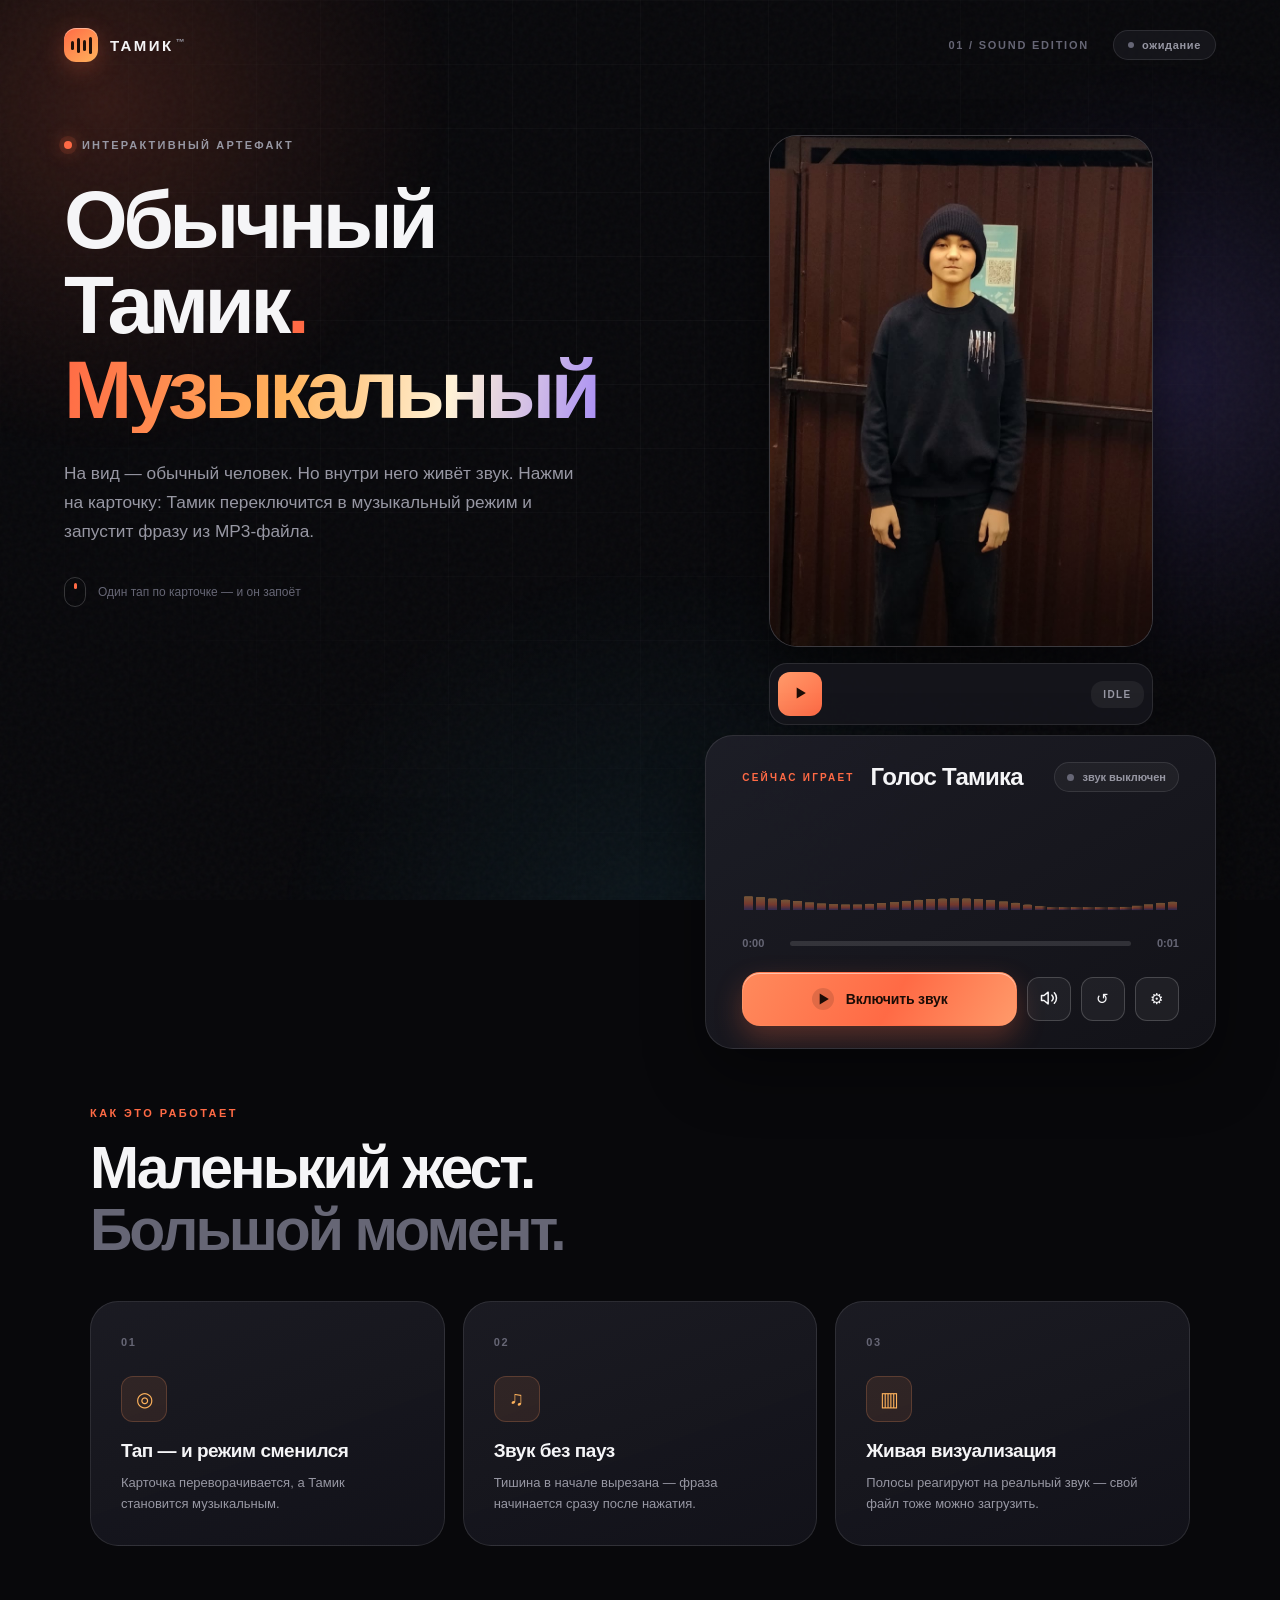
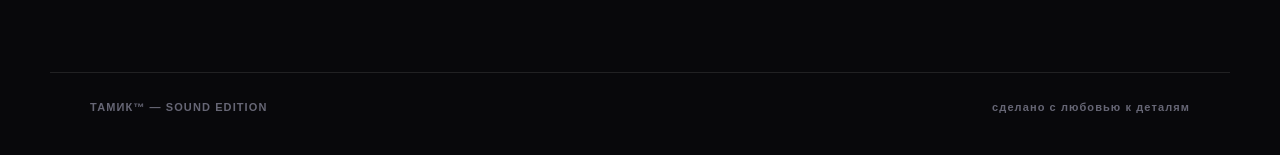
==== commit 40946bdf: "Refine controls, optimize transition, add sound replacement: index.html" ====
--- a/index.html
+++ b/index.html
@@ -11,7 +11,7 @@
   <link rel="preconnect" href="https://fonts.gstatic.com" crossorigin />
   <link href="https://fonts.googleapis.com/css2?family=Inter:wght@400;500;600;700;800;900&display=swap" rel="stylesheet" />
   <link rel="preload" as="image" href="assets/tamic-music-card.jpg" />
-  <link rel="stylesheet" href="styles.css" />
+  <link rel="stylesheet" href="styles.css?v=2" />
 </head>
 <body>
   <div class="background" aria-hidden="true">
@@ -174,6 +174,6 @@
     <span>сделано с любовью к деталям</span>
   </footer>
 
-  <script src="app.js" defer></script>
+  <script src="app.js?v=2" defer></script>
 </body>
 </html>
--- a/styles.css
+++ b/styles.css
@@ -1,499 +1,359 @@
 /* ============================================================
    ТАМИК — SOUND EDITION
-   Дизайн: тёмная «жидкая» палитра, стекло, 3D-карточка,
-   Material 3-подобные surface + state layers.
+   Один набор скруглений и размеров, дешёвые анимации.
    ============================================================ */
 
 :root {
   --bg: #08080b;
-  --bg-soft: #0e0e13;
   --text: #f5f5f7;
   --muted: #9797a3;
   --muted-2: #666675;
   --stroke: rgba(255, 255, 255, 0.10);
   --stroke-strong: rgba(255, 255, 255, 0.18);
-  --glass: rgba(255, 255, 255, 0.045);
   --accent: #ff6a45;
   --accent-2: #ffb35c;
   --violet: #8b6cff;
   --cyan: #48d7ff;
+  --r-sm: 12px;
+  --r-md: 18px;
+  --r-lg: 28px;
   --ease-spring: cubic-bezier(0.16, 1, 0.3, 1);
-  --ease-soft: cubic-bezier(0.22, 0.61, 0.36, 1);
   --rx: 0deg;
   --ry: 0deg;
 }
 
 * { box-sizing: border-box; }
-
 html { scroll-behavior: smooth; }
-
 body {
-  margin: 0;
-  min-height: 100vh;
-  background: var(--bg);
-  color: var(--text);
+  margin: 0; min-height: 100vh; background: var(--bg); color: var(--text);
   font-family: "Inter", -apple-system, BlinkMacSystemFont, "Segoe UI", sans-serif;
-  -webkit-font-smoothing: antialiased;
-  overflow-x: hidden;
-  cursor: default;
-}
-
+  -webkit-font-smoothing: antialiased; overflow-x: hidden;
+}
 button, a { -webkit-tap-highlight-color: transparent; }
 button { font: inherit; touch-action: manipulation; }
 a { color: inherit; text-decoration: none; }
-
 ::selection { background: rgba(255, 106, 69, 0.35); color: #fff; }
 
 /* ---------- Фон ---------- */
 .background { position: fixed; inset: 0; z-index: 0; overflow: hidden; pointer-events: none; }
-
-/* Мягкие градиенты вместо blur() — выглядит так же, но почти не грузит GPU */
-.mesh {
-  position: absolute;
-  border-radius: 50%;
-  opacity: 0.42;
-  will-change: transform;
-}
+.mesh { position: absolute; border-radius: 50%; opacity: 0.42; will-change: transform; }
 .mesh-1 {
   width: 56vw; height: 56vw; left: -20vw; top: -20vw;
-  background: radial-gradient(circle, rgba(255, 106, 69, 0.42) 0%, rgba(255, 106, 69, 0.16) 38%, transparent 70%);
+  background: radial-gradient(circle, rgba(255,106,69,.42) 0%, rgba(255,106,69,.16) 38%, transparent 70%);
   animation: drift1 24s ease-in-out infinite alternate;
 }
 .mesh-2 {
   width: 50vw; height: 50vw; right: -16vw; top: 6vh;
-  background: radial-gradient(circle, rgba(139, 108, 255, 0.38) 0%, rgba(139, 108, 255, 0.14) 40%, transparent 70%);
+  background: radial-gradient(circle, rgba(139,108,255,.38) 0%, rgba(139,108,255,.14) 40%, transparent 70%);
   animation: drift2 28s ease-in-out infinite alternate;
 }
 .mesh-3 {
   width: 64vw; height: 64vw; left: 20vw; bottom: -36vw;
-  background: radial-gradient(circle, rgba(72, 215, 255, 0.18) 0%, transparent 70%);
+  background: radial-gradient(circle, rgba(72,215,255,.18) 0%, transparent 70%);
   animation: drift3 32s ease-in-out infinite alternate;
 }
 .grid {
   position: absolute; inset: 0;
   background-image:
-    linear-gradient(rgba(255,255,255,0.028) 1px, transparent 1px),
-    linear-gradient(90deg, rgba(255,255,255,0.028) 1px, transparent 1px);
+    linear-gradient(rgba(255,255,255,.028) 1px, transparent 1px),
+    linear-gradient(90deg, rgba(255,255,255,.028) 1px, transparent 1px);
   background-size: 64px 64px;
   mask-image: radial-gradient(ellipse at 50% 30%, #000 10%, transparent 78%);
   -webkit-mask-image: radial-gradient(ellipse at 50% 30%, #000 10%, transparent 78%);
 }
-/* Статичный grain: раньше он дёргался каждое 0.6 с и перерисовывал весь экран */
 .grain {
-  position: absolute; inset: 0;
-  opacity: 0.035;
+  position: absolute; inset: 0; opacity: .035;
   background-image: url("data:image/svg+xml,%3Csvg viewBox='0 0 220 220' xmlns='http://www.w3.org/2000/svg'%3E%3Cfilter id='n'%3E%3CfeTurbulence type='fractalNoise' baseFrequency='0.85' numOctaves='3' stitchTiles='stitch'/%3E%3C/filter%3E%3Crect width='100%25' height='100%25' filter='url(%23n)'/%3E%3C/svg%3E");
 }
-
-@keyframes drift1 { to { transform: translate3d(8vw, 6vh, 0) scale(1.12); } }
-@keyframes drift2 { to { transform: translate3d(-9vw, 10vh, 0) scale(1.15); } }
-@keyframes drift3 { to { transform: translate3d(6vw, -8vh, 0) scale(1.08); } }
+@keyframes drift1 { to { transform: translate3d(8vw,6vh,0) scale(1.12); } }
+@keyframes drift2 { to { transform: translate3d(-9vw,10vh,0) scale(1.15); } }
+@keyframes drift3 { to { transform: translate3d(6vw,-8vh,0) scale(1.08); } }
 
 /* ---------- Навигация ---------- */
 .nav {
-  position: relative; z-index: 5;
-  display: flex; align-items: center; justify-content: space-between;
-  padding: 28px clamp(20px, 5vw, 72px);
-  max-width: 1440px; margin: 0 auto;
+  position: relative; z-index: 5; display: flex; align-items: center; justify-content: space-between;
+  padding: 28px clamp(20px, 5vw, 72px); max-width: 1440px; margin: 0 auto;
 }
 .brand { display: inline-flex; align-items: center; gap: 12px; }
 .brand-mark {
-  width: 34px; height: 34px; border-radius: 11px;
+  width: 34px; height: 34px; border-radius: var(--r-sm);
   background: linear-gradient(140deg, var(--accent), var(--accent-2));
   display: flex; align-items: center; justify-content: center; gap: 3px;
-  box-shadow: 0 6px 24px rgba(255, 106, 69, 0.28), inset 0 1px 0 rgba(255,255,255,0.4);
-}
-.brand-mark i {
-  width: 3px; border-radius: 3px; background: #221009; height: 9px;
-  animation: eqBar 1.1s ease-in-out infinite alternate;
-}
-.brand-mark i:nth-child(2) { animation-delay: 0.15s; height: 15px; }
-.brand-mark i:nth-child(3) { animation-delay: 0.3s; height: 11px; }
-.brand-mark i:nth-child(4) { animation-delay: 0.45s; height: 17px; }
+  box-shadow: 0 6px 24px rgba(255,106,69,.28), inset 0 1px 0 rgba(255,255,255,.4);
+}
+.brand-mark i { width: 3px; border-radius: 3px; background: #221009; height: 9px; animation: eqBar 1.1s ease-in-out infinite alternate; }
+.brand-mark i:nth-child(2) { animation-delay: .15s; height: 15px; }
+.brand-mark i:nth-child(3) { animation-delay: .3s; height: 11px; }
+.brand-mark i:nth-child(4) { animation-delay: .45s; height: 17px; }
 @keyframes eqBar { to { height: 5px; } }
-.brand-name { font-weight: 800; font-size: 15px; letter-spacing: 0.16em; }
+.brand-name { font-weight: 800; font-size: 15px; letter-spacing: .16em; }
 .brand-name span { font-size: 9px; vertical-align: super; color: var(--muted); margin-left: 2px; }
-
 .nav-right { display: flex; align-items: center; gap: 24px; }
-.nav-edition { font-size: 11px; letter-spacing: 0.16em; color: var(--muted-2); font-weight: 600; }
+.nav-edition { font-size: 11px; letter-spacing: .16em; color: var(--muted-2); font-weight: 600; }
 .nav-status {
-  display: inline-flex; align-items: center; gap: 8px;
-  padding: 8px 14px; border-radius: 100px;
-  border: 1px solid var(--stroke); background: rgba(24, 24, 31, 0.8);
-  font-size: 11px; font-weight: 600; letter-spacing: 0.06em; color: var(--muted);
-}
-.status-dot { width: 6px; height: 6px; border-radius: 50%; background: var(--muted-2); transition: 0.3s; }
-body.is-playing .status-dot { background: #4ade80; box-shadow: 0 0 12px #4ade80; animation: pulseDot 1.2s ease-in-out infinite; }
-body.is-playing .nav-status { color: #c9f7d6; border-color: rgba(74, 222, 128, 0.3); }
-@keyframes pulseDot { 50% { opacity: 0.4; transform: scale(0.75); } }
+  display: inline-flex; align-items: center; gap: 8px; padding: 8px 14px; border-radius: 100px;
+  border: 1px solid var(--stroke); background: rgba(24,24,31,.8);
+  font-size: 11px; font-weight: 600; letter-spacing: .06em; color: var(--muted);
+}
+.status-dot { width: 6px; height: 6px; border-radius: 50%; background: var(--muted-2); transition: .3s; }
+body.audio-on .status-dot { background: #4ade80; box-shadow: 0 0 12px #4ade80; }
+body.audio-on .nav-status { color: #c9f7d6; border-color: rgba(74,222,128,.3); }
 
 /* ---------- Hero ---------- */
 main { position: relative; z-index: 2; }
 .hero {
-  max-width: 1440px; margin: 0 auto;
-  padding: clamp(24px, 5vh, 70px) clamp(20px, 5vw, 72px) clamp(40px, 6vh, 80px);
-  display: grid; grid-template-columns: minmax(0, 1.05fr) minmax(0, 0.95fr);
+  max-width: 1440px; margin: 0 auto; padding: clamp(24px, 5vh, 70px) clamp(20px, 5vw, 72px) clamp(40px, 6vh, 80px);
+  display: grid; grid-template-columns: minmax(0, 1.05fr) minmax(0, .95fr);
   gap: clamp(30px, 6vw, 90px); align-items: start;
 }
-/* Плеер живёт рядом с карточкой — не нужно листать туда-сюда */
-.stage-column { display: flex; flex-direction: column; align-items: center; gap: 8px; min-width: 0; }
-
+.stage-column { display: flex; flex-direction: column; align-items: center; gap: 10px; min-width: 0; }
 .eyebrow {
-  display: inline-flex; align-items: center; gap: 10px;
-  font-size: 11px; font-weight: 700; letter-spacing: 0.2em; text-transform: uppercase;
-  color: var(--muted); margin-bottom: 26px;
+  display: inline-flex; align-items: center; gap: 10px; margin-bottom: 26px;
+  font-size: 11px; font-weight: 700; letter-spacing: .2em; text-transform: uppercase; color: var(--muted);
 }
 .eyebrow-dot {
   width: 8px; height: 8px; border-radius: 50%; background: var(--accent);
-  box-shadow: 0 0 0 5px rgba(255, 106, 69, 0.12), 0 0 18px var(--accent);
-  animation: breathe 2.4s ease-in-out infinite;
-}
-@keyframes breathe { 50% { box-shadow: 0 0 0 9px rgba(255,106,69,0.05), 0 0 24px var(--accent); } }
-
-.hero-title {
-  margin: 0 0 26px; font-size: clamp(46px, 6.4vw, 96px);
-  line-height: 1.04; letter-spacing: -0.055em; font-weight: 800;
-}
+  box-shadow: 0 0 0 5px rgba(255,106,69,.12), 0 0 18px var(--accent);
+}
+.hero-title { margin: 0 0 26px; font-size: clamp(46px, 6.4vw, 96px); line-height: 1.04; letter-spacing: -.055em; font-weight: 800; }
 .title-line { display: block; }
 .title-line--gradient {
   width: fit-content;
   background: linear-gradient(100deg, var(--accent) 0%, var(--accent-2) 42%, #fff2d6 72%, var(--violet) 110%);
   -webkit-background-clip: text; background-clip: text; color: transparent;
-  position: relative;
 }
 .accent-dot { color: var(--accent); }
-
-.hero-text {
-  max-width: 520px; margin: 0 0 34px;
-  font-size: clamp(15px, 1.35vw, 18px); line-height: 1.7;
-  color: var(--muted); font-weight: 400;
-}
-
-.hero-actions { display: flex; flex-wrap: wrap; gap: 14px; align-items: center; }
-.btn {
-  position: relative; display: inline-flex; align-items: center; justify-content: center; gap: 12px;
-  min-height: 54px; padding: 0 26px; border-radius: 18px;
-  font-size: 14px; font-weight: 700; letter-spacing: -0.01em;
-  cursor: pointer; border: 1px solid transparent;
-  transition: transform 0.35s var(--ease-spring), box-shadow 0.35s ease, background 0.35s ease, border-color 0.35s ease;
-  overflow: hidden; isolation: isolate;
-}
-.btn:hover { transform: translateY(-3px); }
-.btn:active { transform: translateY(0) scale(0.98); }
-.btn:focus-visible, .card-tilt:focus-visible, .icon-btn:focus-visible {
-  outline: 2px solid var(--cyan); outline-offset: 4px;
-}
-.btn-primary {
-  color: #1b0c06;
-  background: linear-gradient(120deg, #ff8a5c, var(--accent) 55%, #ff9a6a);
-  box-shadow: 0 14px 34px rgba(255, 106, 69, 0.28), inset 0 1px 0 rgba(255,255,255,0.5);
-}
-.btn-primary:hover { box-shadow: 0 20px 46px rgba(255, 106, 69, 0.42), inset 0 1px 0 rgba(255,255,255,0.6); }
-.btn-secondary {
-  color: var(--text); background: rgba(28, 28, 36, 0.72); border-color: var(--stroke-strong);
-}
-.btn-secondary:hover { background: rgba(255,255,255,0.09); border-color: rgba(255,255,255,0.3); }
-.btn-symbol { font-size: 12px; width: 22px; height: 22px; display: grid; place-items: center; border-radius: 7px; background: rgba(0,0,0,0.12); }
-.btn-ripple {
-  position: absolute; width: 20px; height: 20px; border-radius: 50%;
-  background: rgba(255,255,255,0.55); transform: translate(-50%, -50%) scale(0);
-  opacity: 0; pointer-events: none; z-index: -1;
-}
-.btn-ripple.go { animation: ripple 0.65s ease-out; }
-@keyframes ripple { from { transform: translate(-50%,-50%) scale(0); opacity: 0.6; } to { transform: translate(-50%,-50%) scale(22); opacity: 0; } }
-
-.hero-hint {
-  display: flex; align-items: center; gap: 12px; margin-top: 30px;
-  font-size: 12px; color: var(--muted-2); font-weight: 500;
-}
+.hero-text { max-width: 520px; margin: 0 0 30px; font-size: clamp(15px, 1.35vw, 18px); line-height: 1.7; color: var(--muted); }
+.hero-hint { display: flex; align-items: center; gap: 12px; font-size: 12px; color: var(--muted-2); font-weight: 500; }
 .tap-icon {
-  width: 22px; height: 30px; border: 1.5px solid var(--stroke-strong); border-radius: 12px;
+  width: 22px; height: 30px; border: 1.5px solid var(--stroke-strong); border-radius: var(--r-sm);
   display: grid; place-items: start center; padding-top: 5px;
 }
 .tap-icon i { width: 3px; height: 6px; border-radius: 3px; background: var(--accent); animation: tapHint 1.6s ease-in-out infinite; }
-@keyframes tapHint { 0%,100% { transform: translateY(0); opacity: 1; } 60% { transform: translateY(9px); opacity: 0.25; } }
-
-/* ---------- 3D-сцена ---------- */
+@keyframes tapHint { 0%,100% { transform: translateY(0); opacity: 1; } 60% { transform: translateY(9px); opacity: .25; } }
+
+/* ---------- 3D-карточка ---------- */
 .stage {
   position: relative; display: flex; flex-direction: column; align-items: center;
-  justify-content: center; perspective: 1500px; min-height: 520px;
+  justify-content: center; perspective: 1400px; min-height: 520px;
 }
 .stage-aura {
   position: absolute; width: 78%; aspect-ratio: 1; border-radius: 50%;
-  background: radial-gradient(circle, rgba(255,106,69,0.15) 0%, rgba(139,108,255,0.07) 45%, transparent 70%);
-  z-index: 0; opacity: 0.8; transition: opacity 0.5s ease; pointer-events: none;
+  background: radial-gradient(circle, rgba(255,106,69,.15) 0%, rgba(139,108,255,.07) 45%, transparent 70%);
+  z-index: 0; opacity: .8; pointer-events: none;
 }
 body.is-playing .stage-aura { opacity: 1; }
-
 .rings { position: absolute; inset: 0; display: grid; place-items: center; pointer-events: none; z-index: 1; }
-.ring {
-  position: absolute; width: 280px; height: 280px; border-radius: 50%;
-  border: 1px solid rgba(255, 140, 90, 0.7); opacity: 0;
-}
-.burst .ring { animation: ringOut 1.1s var(--ease-spring) forwards; }
-.burst .ring:nth-child(2) { animation-delay: 0.12s; }
-.burst .ring:nth-child(3) { animation-delay: 0.24s; }
-@keyframes ringOut {
-  0% { transform: scale(0.5); opacity: 0.9; }
-  100% { transform: scale(2.3); opacity: 0; }
-}
+.ring { position: absolute; width: 280px; height: 280px; border-radius: 50%; border: 1px solid rgba(255,140,90,.7); opacity: 0; }
+.burst .ring { animation: ringOut .9s var(--ease-spring) forwards; }
+.burst .ring:nth-child(2) { animation-delay: .1s; }
+@keyframes ringOut { 0% { transform: scale(.5); opacity: .9; } 100% { transform: scale(2.2); opacity: 0; } }
 
 .card-tilt {
   position: relative; z-index: 3; display: block; padding: 0; margin: 0;
   width: clamp(280px, 30vw, 410px); aspect-ratio: 3 / 4;
-  border: 0; background: transparent; cursor: pointer;
-  transform-style: preserve-3d;
-  transform: rotateX(var(--rx)) rotateY(var(--ry)) translateZ(0);
-  transition: transform 0.5s var(--ease-spring);
-  will-change: transform;
-}
-@media (hover: none) {
-  .card-tilt:active { scale: 0.97; }
-}
+  border: 0; background: transparent; cursor: pointer; transform-style: preserve-3d;
+  transform: rotateX(var(--rx)) rotateY(var(--ry));
+  transition: transform .45s var(--ease-spring);
+}
+@media (hover: none) { .card-tilt:active { scale: .98; } }
+.card-tilt:focus-visible, .stage-play:focus-visible, .btn:focus-visible, .icon-btn:focus-visible {
+  outline: 2px solid var(--cyan); outline-offset: 4px;
+}
+/* Один transform и без scale — переворот идёт ровно и без перерисовки теней */
 .card-flip {
-  position: absolute; inset: 0; display: block;
-  transform-style: preserve-3d;
-  transform: rotateY(0deg) scale(1);
-  transition: transform 1s var(--ease-spring), filter 0.6s ease;
-}
-body.is-playing .card-flip { transform: rotateY(180deg) scale(1.035); }
+  position: absolute; inset: 0; display: block; transform-style: preserve-3d;
+  transform: rotateY(0deg);
+  transition: transform .72s cubic-bezier(.22,.8,.25,1);
+  backface-visibility: hidden;
+}
+.card-flip.is-flipping { will-change: transform; }
+body.is-playing .card-flip { transform: rotateY(180deg); }
 
 .face {
-  position: absolute; inset: 0; display: block; overflow: hidden;
-  border-radius: 30px; backface-visibility: hidden; -webkit-backface-visibility: hidden;
-  background: #17141a; border: 1px solid rgba(255,255,255,0.16);
-  box-shadow: inset 0 1px 0 rgba(255,255,255,0.22), 0 30px 60px rgba(0,0,0,0.55);
-}
-.face img { width: 100%; height: 100%; object-fit: cover; object-position: center 22%; display: block; user-select: none; }
+  position: absolute; inset: 0; display: block; overflow: hidden; border-radius: var(--r-lg);
+  backface-visibility: hidden; -webkit-backface-visibility: hidden;
+  background: #17141a; border: 1px solid rgba(255,255,255,.16);
+  box-shadow: 0 24px 50px rgba(0,0,0,.5);
+}
+.face img { width: 100%; height: 100%; object-fit: cover; object-position: center center; display: block; user-select: none; }
 .face-back { transform: rotateY(180deg); }
-.face-back img { object-position: center 18%; }
 .face-scrim {
   position: absolute; inset: 0; pointer-events: none;
-  background: linear-gradient(180deg, rgba(0,0,0,0.12) 0%, transparent 30%, transparent 58%, rgba(0,0,0,0.62) 100%);
-}
-.face-badge {
-  position: absolute; top: 18px; left: 18px; z-index: 2;
-  display: inline-flex; align-items: center; gap: 8px;
-  padding: 8px 13px; border-radius: 100px;
-  background: rgba(14, 14, 19, 0.82); border: 1px solid rgba(255,255,255,0.16);
-  font-size: 10px; font-weight: 800; letter-spacing: 0.18em; color: #f4f4f6;
-}
-.badge-dot { width: 6px; height: 6px; border-radius: 50%; background: #b9b9c2; }
-.badge-live { background: rgba(30, 8, 4, 0.6); border-color: rgba(255, 132, 88, 0.45); }
-.badge-live .badge-dot { background: var(--accent); box-shadow: 0 0 10px var(--accent); animation: pulseDot 1.1s infinite; }
-.face-caption {
-  position: absolute; left: 22px; bottom: 20px; z-index: 2;
-  font-size: 12px; font-weight: 600; letter-spacing: 0.04em; color: rgba(255,255,255,0.9);
-  text-shadow: 0 2px 12px rgba(0,0,0,0.6);
+  background: linear-gradient(180deg, rgba(0,0,0,.08) 0%, transparent 25%, transparent 60%, rgba(0,0,0,.5) 100%);
 }
 .card-edge {
-  position: absolute; inset: 0; border-radius: 30px; pointer-events: none;
-  border: 1px solid rgba(255,255,255,0.06); transform: translateZ(-2px);
-}
-
-.notes { position: absolute; inset: 0; pointer-events: none; z-index: 4; overflow: visible; }
-.note {
-  position: absolute; left: 50%; top: 50%; font-size: var(--size, 26px);
-  color: var(--note-color, #ffb35c); text-shadow: 0 0 18px currentColor;
-  animation: noteFly var(--dur, 1.7s) var(--ease-soft) forwards;
-  animation-delay: var(--delay, 0s); opacity: 0;
-  will-change: transform, opacity;
-}
-@keyframes noteFly {
-  0% { transform: translate(-50%, -50%) scale(0.4) rotate(var(--rot, 0deg)); opacity: 0; }
-  15% { opacity: 1; }
-  100% { transform: translate(calc(-50% + var(--x, 0px)), calc(-50% + var(--y, -220px))) scale(1.25) rotate(calc(var(--rot, 0deg) + 40deg)); opacity: 0; }
-}
-
-/* Управление прямо под фото: не нужно листать к плееру */
+  position: absolute; inset: 0; border-radius: var(--r-lg); pointer-events: none;
+  border: 1px solid rgba(255,255,255,.06); transform: translateZ(-2px);
+}
+
+/* Компактное управление прямо под фото */
 .stage-controls {
-  position: relative; z-index: 3; display: flex; align-items: center; gap: 12px;
-  width: clamp(280px, 30vw, 410px); margin-top: 18px; padding: 8px 12px 8px 8px;
-  border-radius: 18px; border: 1px solid var(--stroke);
-  background: rgba(22, 22, 29, 0.9);
+  position: relative; z-index: 3; display: flex; align-items: center; justify-content: space-between;
+  width: clamp(280px, 30vw, 410px); min-height: 60px; margin-top: 16px; padding: 8px;
+  border-radius: var(--r-md); border: 1px solid var(--stroke); background: rgba(22,22,29,.92);
 }
 .stage-play {
-  width: 44px; height: 44px; flex: none; border: 0; border-radius: 13px;
-  display: grid; place-items: center; cursor: pointer; font-size: 13px;
-  color: #1b0c06; background: linear-gradient(140deg, #ff9a6a, var(--accent));
-  box-shadow: 0 6px 18px rgba(255,106,69,0.3);
-  transition: transform 0.3s var(--ease-spring);
+  width: 44px; height: 44px; flex: none; border: 0; border-radius: var(--r-sm);
+  display: grid; place-items: center; cursor: pointer; font-size: 13px; color: #1b0c06;
+  background: linear-gradient(140deg, #ff9a6a, var(--accent));
+  transition: transform .3s var(--ease-spring);
 }
 .stage-play:hover { transform: scale(1.05); }
-.stage-play:active { transform: scale(0.94); }
-.stage-play:focus-visible, .play-btn:focus-visible, .icon-btn:focus-visible { outline: 2px solid var(--cyan); outline-offset: 3px; }
-.stage-status { flex: 1; min-width: 0; display: flex; flex-direction: column; gap: 3px; }
-.stage-status strong {
-  font-size: 11px; font-weight: 700; letter-spacing: 0.06em;
-  color: var(--text); white-space: nowrap; overflow: hidden; text-overflow: ellipsis;
-}
-.stage-status span { font-size: 10px; color: var(--muted-2); }
+.stage-play:active { transform: scale(.94); }
 .stage-mode {
-  font-size: 9px; font-weight: 800; letter-spacing: 0.14em;
-  padding: 6px 9px; border-radius: 8px; background: rgba(255,255,255,0.06); color: var(--muted);
-}
-body.is-playing .stage-mode { color: var(--accent-2); background: rgba(255,106,69,0.14); }
-body.is-playing .stage-status strong { color: var(--accent-2); }
+  font-size: 10px; font-weight: 800; letter-spacing: .14em; padding: 8px 12px;
+  border-radius: var(--r-sm); background: rgba(255,255,255,.06); color: var(--muted);
+}
+body.is-playing .stage-mode { color: var(--accent-2); background: rgba(255,106,69,.14); }
+
+/* ---------- Кнопки: одинаковые размеры и углы ---------- */
+.btn, .play-btn {
+  display: inline-flex; align-items: center; justify-content: center; gap: 12px;
+  min-height: 54px; padding: 0 22px; border-radius: var(--r-md);
+  font-size: 14px; font-weight: 700; letter-spacing: -.01em; cursor: pointer;
+  border: 1px solid transparent;
+  transition: transform .35s var(--ease-spring), box-shadow .35s ease;
+}
+.btn:hover, .play-btn:hover { transform: translateY(-2px); }
+.btn:active, .play-btn:active { transform: translateY(0) scale(.98); }
+.btn-primary {
+  color: #1b0c06; background: linear-gradient(120deg, #ff8a5c, var(--accent) 55%, #ff9a6a);
+  box-shadow: 0 12px 28px rgba(255,106,69,.28), inset 0 1px 0 rgba(255,255,255,.5);
+}
+.btn-symbol {
+  font-size: 12px; width: 22px; height: 22px; display: grid; place-items: center;
+  border-radius: var(--r-sm); background: rgba(0,0,0,.12);
+}
+.icon-btn {
+  width: 44px; height: 44px; flex: none; border-radius: var(--r-sm);
+  display: grid; place-items: center; cursor: pointer;
+  border: 1px solid var(--stroke-strong); background: rgba(255,255,255,.05);
+  color: var(--text); font-size: 15px;
+  transition: transform .3s var(--ease-spring), background .3s ease, border-color .3s ease;
+}
+.icon-btn:hover { transform: translateY(-2px); background: rgba(255,255,255,.1); }
+.icon-btn:active { transform: scale(.94); }
+.icon-btn[aria-pressed="true"], .icon-btn[aria-expanded="true"] { color: var(--accent-2); border-color: rgba(255,106,69,.4); }
 
 /* ---------- Плеер ---------- */
 .player {
-  width: 100%; max-width: 560px; margin: 0;
-  padding: 26px clamp(22px, 3.4vw, 36px) 22px;
-  border-radius: 30px; position: relative;
-  background: linear-gradient(150deg, rgba(30, 30, 39, 0.94), rgba(19, 19, 25, 0.96));
-  border: 1px solid var(--stroke);
-  box-shadow: 0 24px 60px rgba(0,0,0,0.4), inset 0 1px 0 rgba(255,255,255,0.07);
-  overflow: hidden;
-}
-.player::before {
-  content: ""; position: absolute; inset: 0; pointer-events: none;
-  background: radial-gradient(circle at 12% 0%, rgba(255,106,69,0.10), transparent 45%);
-}
-.player-head { display: flex; justify-content: space-between; align-items: flex-start; gap: 20px; flex-wrap: wrap; }
-.player-kicker { font-size: 10px; font-weight: 800; letter-spacing: 0.22em; color: var(--accent); }
-.player-title { font-size: clamp(18px, 2vw, 24px); font-weight: 700; letter-spacing: -0.03em; margin: 8px 0 0; }
-.player-title span { color: var(--muted-2); font-size: 0.72em; font-weight: 500; }
+  width: 100%; max-width: 560px; margin: 0; padding: 26px clamp(22px, 3.4vw, 36px) 22px;
+  border-radius: var(--r-lg); position: relative; overflow: hidden;
+  background: linear-gradient(150deg, rgba(30,30,39,.94), rgba(19,19,25,.96));
+  border: 1px solid var(--stroke); box-shadow: 0 24px 60px rgba(0,0,0,.4);
+}
+.player-head { display: flex; align-items: center; flex-wrap: wrap; gap: 10px 16px; }
+.player-kicker { font-size: 10px; font-weight: 800; letter-spacing: .22em; color: var(--accent); }
+.player-title { font-size: clamp(18px, 2vw, 24px); font-weight: 700; letter-spacing: -.03em; margin: 0; }
 .player-live {
-  display: inline-flex; align-items: center; gap: 8px; padding: 8px 14px;
-  border-radius: 100px; border: 1px solid var(--stroke); background: var(--glass);
+  display: inline-flex; align-items: center; gap: 8px; margin-left: auto; padding: 8px 12px;
+  border-radius: 100px; border: 1px solid var(--stroke); background: rgba(255,255,255,.04);
   font-size: 11px; color: var(--muted); font-weight: 600;
 }
 .player-live i { width: 7px; height: 7px; border-radius: 50%; background: var(--muted-2); }
-body.is-playing .player-live { color: #ffd2bb; border-color: rgba(255,106,69,0.35); }
-body.is-playing .player-live i { background: var(--accent); box-shadow: 0 0 12px var(--accent); animation: pulseDot 1s infinite; }
-
-.visualizer {
-  display: flex; align-items: flex-end; gap: 3px; height: 96px;
-  margin: 22px 0 16px; padding: 0 2px;
-}
+body.audio-on .player-live { color: #ffd2bb; border-color: rgba(255,106,69,.35); }
+body.audio-on .player-live i { background: var(--accent); box-shadow: 0 0 12px var(--accent); }
+
+.visualizer { display: flex; align-items: flex-end; gap: 3px; height: 96px; margin: 22px 0 16px; padding: 0 2px; }
 .visualizer .bar {
-  flex: 1; min-width: 2px; border-radius: 4px 4px 2px 2px;
-  height: 100%; transform: scaleY(var(--h, 0.08)); transform-origin: bottom;
-  background: linear-gradient(180deg, var(--accent-2), var(--accent) 55%, rgba(139,108,255,0.55));
-  opacity: 0.4;
-  transition: opacity 0.4s ease;
-  will-change: transform;
-}
-body.is-playing .visualizer .bar { opacity: 1; }
-
-.player-timeline { display: flex; align-items: center; gap: 14px; }
+  flex: 1; min-width: 2px; border-radius: 4px 4px 2px 2px; height: 100%;
+  transform: scaleY(var(--h, .08)); transform-origin: bottom;
+  background: linear-gradient(180deg, var(--accent-2), var(--accent) 55%, rgba(139,108,255,.55));
+  opacity: .4; transition: opacity .4s ease; will-change: transform;
+}
+body.audio-on .visualizer .bar { opacity: 1; }
+
+.player-timeline { display: flex; align-items: center; gap: 12px; }
 .time { font-size: 11px; font-weight: 600; color: var(--muted-2); font-variant-numeric: tabular-nums; min-width: 36px; }
 .time:last-child { text-align: right; }
-
-.progress {
-  flex: 1; height: 34px; display: flex; align-items: center;
-  cursor: pointer; touch-action: none; outline: none;
-}
+.progress { flex: 1; height: 34px; display: flex; align-items: center; cursor: pointer; touch-action: none; outline: none; }
 .progress-track {
-  position: relative; display: block; width: 100%; height: 5px; border-radius: 10px;
-  background: rgba(255,255,255,0.12); overflow: visible;
-  transition: height 0.2s ease;
-}
-.progress:hover .progress-track,
-.progress.is-dragging .progress-track,
-.progress:focus-visible .progress-track { height: 8px; }
-.progress:focus-visible { outline: 2px solid var(--cyan); outline-offset: 2px; border-radius: 8px; }
+  position: relative; display: block; width: 100%; height: 5px; border-radius: 6px;
+  background: rgba(255,255,255,.12); transition: height .2s ease;
+}
+.progress:hover .progress-track, .progress.is-dragging .progress-track, .progress:focus-visible .progress-track { height: 8px; }
+.progress:focus-visible { outline: 2px solid var(--cyan); outline-offset: 2px; border-radius: var(--r-sm); }
 .progress-fill {
   position: relative; display: block; height: 100%; width: 0%; border-radius: inherit;
   background: linear-gradient(90deg, var(--accent), var(--accent-2));
-  box-shadow: 0 0 12px var(--accent);
 }
 .progress-fill::after {
   content: ""; position: absolute; right: -6px; top: 50%; width: 12px; height: 12px;
-  border-radius: 50%; background: #fff; box-shadow: 0 0 12px rgba(255,106,69,0.85);
-  transform: translateY(-50%) scale(0); transition: transform 0.2s var(--ease-spring);
-}
-.progress:hover .progress-fill::after,
-.progress.is-dragging .progress-fill::after,
+  border-radius: 50%; background: #fff; transform: translateY(-50%) scale(0);
+  transition: transform .2s var(--ease-spring);
+}
+.progress:hover .progress-fill::after, .progress.is-dragging .progress-fill::after,
 .progress:focus-visible .progress-fill::after { transform: translateY(-50%) scale(1); }
 
-.player-foot { display: flex; align-items: center; gap: 14px; margin-top: 4px; }
-.play-btn {
-  width: 56px; height: 56px; flex: none; border: 0; border-radius: 50%;
-  display: grid; place-items: center; cursor: pointer; font-size: 17px;
-  color: #1b0c06; background: linear-gradient(140deg, #ff9a6a, var(--accent));
-  box-shadow: 0 12px 28px rgba(255,106,69,0.3), inset 0 1px 0 rgba(255,255,255,0.5);
-  transition: transform 0.35s var(--ease-spring), box-shadow 0.35s ease;
-}
-.play-btn:hover { transform: scale(1.06); box-shadow: 0 16px 36px rgba(255,106,69,0.45); }
-.play-btn:active { transform: scale(0.94); }
-.player-foot-text { flex: 1; min-width: 0; display: flex; flex-direction: column; gap: 3px; }
-.player-foot-text strong { font-size: 13px; font-weight: 700; }
-.player-foot-text span { font-size: 11px; color: var(--muted-2); }
-.play-btn:focus-visible, .icon-btn:focus-visible { outline: 2px solid var(--cyan); outline-offset: 4px; }
-
-.icon-btn {
-  width: 44px; height: 44px; border-radius: 14px; flex: none;
-  display: grid; place-items: center;
-  border: 1px solid var(--stroke-strong); background: var(--glass);
-  color: var(--text); font-size: 15px; cursor: pointer;
-  transition: transform 0.3s var(--ease-spring), background 0.3s ease, border-color 0.3s ease;
-}
-.icon-btn:hover { transform: translateY(-2px); background: rgba(255,255,255,0.1); }
-.icon-btn:active { transform: scale(0.94); }
-.icon-btn[aria-pressed="true"] { color: var(--accent-2); border-color: rgba(255,106,69,0.4); }
-
-/* ---------- Фичи ---------- */
+.player-foot { display: flex; align-items: center; gap: 10px; margin-top: 12px; }
+.player-foot .play-btn { flex: 1; }
+
+/* Меню замены звука */
+.sound-menu {
+  max-height: 0; opacity: 0; overflow: hidden; margin-top: 0;
+  transition: max-height .35s var(--ease-spring), opacity .25s ease, margin-top .35s ease;
+}
+.sound-menu.open { max-height: 320px; opacity: 1; margin-top: 14px; }
+.sound-menu-head { display: flex; align-items: center; justify-content: space-between; margin-bottom: 12px; }
+.sound-menu-head strong { font-size: 12px; letter-spacing: .1em; text-transform: uppercase; color: var(--muted); }
+.sound-menu-close {
+  width: 32px; height: 32px; border-radius: var(--r-sm); border: 1px solid var(--stroke);
+  background: rgba(255,255,255,.04); color: var(--text); font-size: 18px; cursor: pointer;
+}
+.file-btn, .sound-reset {
+  display: flex; align-items: center; justify-content: center; width: 100%;
+  min-height: 44px; margin-bottom: 8px; border-radius: var(--r-sm); cursor: pointer;
+  font-size: 13px; font-weight: 600;
+}
+.file-btn { background: rgba(255,106,69,.16); border: 1px solid rgba(255,106,69,.35); color: #ffd2bb; }
+.sound-reset { background: rgba(255,255,255,.05); border: 1px solid var(--stroke); color: var(--muted); }
+.sound-name { display: block; margin-top: 6px; font-size: 11px; color: var(--muted-2); overflow: hidden; text-overflow: ellipsis; white-space: nowrap; }
+
+/* ---------- Фичи и футер ---------- */
 .features { max-width: 1180px; margin: 0 auto; padding: 0 clamp(20px, 4vw, 40px) clamp(90px, 14vh, 160px); }
 .section-head { margin-bottom: 40px; }
-.kicker { font-size: 11px; font-weight: 800; letter-spacing: 0.22em; color: var(--accent); }
-.section-head h2 { font-size: clamp(32px, 4.6vw, 64px); line-height: 1.05; letter-spacing: -0.05em; margin: 16px 0 0; font-weight: 800; }
+.kicker { font-size: 11px; font-weight: 800; letter-spacing: .22em; color: var(--accent); }
+.section-head h2 { font-size: clamp(32px, 4.6vw, 64px); line-height: 1.05; letter-spacing: -.05em; margin: 16px 0 0; font-weight: 800; }
 .section-head h2 span { color: var(--muted-2); }
 .feature-grid { display: grid; grid-template-columns: repeat(3, 1fr); gap: 18px; }
 .feature {
-  position: relative; padding: 30px; min-height: 240px; border-radius: 28px;
-  background: linear-gradient(160deg, rgba(30, 30, 39, 0.85), rgba(20, 20, 27, 0.9));
+  position: relative; padding: 30px; min-height: 240px; border-radius: var(--r-lg);
+  background: linear-gradient(160deg, rgba(30,30,39,.85), rgba(20,20,27,.9));
   border: 1px solid var(--stroke);
-  transition: transform 0.5s var(--ease-spring), border-color 0.4s ease, background 0.4s ease;
-  overflow: hidden;
-}
-.feature::after {
-  content: ""; position: absolute; width: 180px; height: 180px; right: -70px; top: -80px;
-  border-radius: 50%; background: radial-gradient(circle, rgba(255,106,69,0.14), transparent 68%);
-  opacity: 0; transition: opacity 0.5s ease;
-}
-.feature:hover { transform: translateY(-8px); border-color: var(--stroke-strong); background: rgba(255,255,255,0.075); }
-.feature:hover::after { opacity: 1; }
-.feature-num { font-size: 11px; font-weight: 800; letter-spacing: 0.15em; color: var(--muted-2); }
+  transition: transform .5s var(--ease-spring), border-color .4s ease;
+}
+.feature:hover { transform: translateY(-6px); border-color: var(--stroke-strong); }
+.feature-num { font-size: 11px; font-weight: 800; letter-spacing: .15em; color: var(--muted-2); }
 .feature-icon {
   display: grid; place-items: center; width: 46px; height: 46px; margin: 26px 0 18px;
-  border-radius: 15px; font-size: 20px; color: var(--accent-2);
-  background: rgba(255, 150, 90, 0.1); border: 1px solid rgba(255, 150, 90, 0.22);
-}
-.feature h3 { margin: 0 0 10px; font-size: 19px; font-weight: 700; letter-spacing: -0.025em; }
+  border-radius: var(--r-sm); font-size: 20px; color: var(--accent-2);
+  background: rgba(255,150,90,.1); border: 1px solid rgba(255,150,90,.22);
+}
+.feature h3 { margin: 0 0 10px; font-size: 19px; font-weight: 700; letter-spacing: -.025em; }
 .feature p { margin: 0; font-size: 13px; line-height: 1.65; color: var(--muted); }
-
-/* ---------- Футер ---------- */
 .footer {
   position: relative; z-index: 2; max-width: 1180px; margin: 0 auto;
-  padding: 28px clamp(20px, 4vw, 40px) 42px;
-  border-top: 1px solid var(--stroke); display: flex; justify-content: space-between; gap: 20px;
-  font-size: 11px; letter-spacing: 0.1em; color: var(--muted-2); font-weight: 600;
-}
-
-/* ---------- Появление при скролле ---------- */
-.reveal { opacity: 0; transform: translateY(24px); transition: opacity 0.9s var(--ease-spring), transform 0.9s var(--ease-spring); }
+  padding: 28px clamp(20px, 4vw, 40px) 42px; border-top: 1px solid var(--stroke);
+  display: flex; justify-content: space-between; gap: 20px;
+  font-size: 11px; letter-spacing: .1em; color: var(--muted-2); font-weight: 600;
+}
+
+.reveal { opacity: 0; transform: translateY(20px); transition: opacity .8s var(--ease-spring), transform .8s var(--ease-spring); }
 .reveal.in { opacity: 1; transform: none; }
-.hero .reveal:nth-child(1) { transition-delay: 0.05s; }
-.hero .reveal:nth-child(2) { transition-delay: 0.13s; }
-.hero .reveal:nth-child(3) { transition-delay: 0.21s; }
-.hero .reveal:nth-child(4) { transition-delay: 0.29s; }
-.hero .reveal:nth-child(5) { transition-delay: 0.37s; }
-.hero-copy .reveal:nth-child(1) { transition-delay: 0.05s; }
-.hero-copy .reveal:nth-child(2) { transition-delay: 0.13s; }
-.hero-copy .reveal:nth-child(3) { transition-delay: 0.21s; }
-.hero-copy .reveal:nth-child(4) { transition-delay: 0.29s; }
-.hero-copy .reveal:nth-child(5) { transition-delay: 0.37s; }
-.feature-grid .feature:nth-child(2) { transition-delay: 0.1s; }
-.feature-grid .feature:nth-child(3) { transition-delay: 0.2s; }
+.hero-copy .reveal:nth-child(2) { transition-delay: .1s; }
+.hero-copy .reveal:nth-child(3) { transition-delay: .18s; }
+.hero-copy .reveal:nth-child(4) { transition-delay: .26s; }
+.feature-grid .feature:nth-child(2) { transition-delay: .1s; }
+.feature-grid .feature:nth-child(3) { transition-delay: .2s; }
 
 /* ---------- Адаптив ---------- */
 @media (max-width: 980px) {
-  .hero { grid-template-columns: 1fr; padding-top: 30px; gap: 40px; }
+  .hero { grid-template-columns: 1fr; padding-top: 30px; gap: 36px; }
   .hero-copy { order: 1; }
   .stage-column { order: 2; }
   .stage { min-height: 500px; }
-  .card-tilt { width: min(80vw, 380px); }
+  .card-tilt, .stage-controls { width: min(80vw, 380px); }
   .feature-grid { grid-template-columns: 1fr; }
   .feature { min-height: auto; }
   .nav-edition { display: none; }
@@ -502,40 +362,24 @@
   .nav { padding: calc(18px + env(safe-area-inset-top)) 18px 18px; }
   .hero { padding-left: 18px; padding-right: 18px; padding-bottom: 50px; }
   .hero-title { font-size: clamp(44px, 12.5vw, 64px); }
-  .hero-text { font-size: 14px; margin-bottom: 26px; }
-  .hero-actions { align-items: stretch; flex-direction: column; gap: 10px; }
-  .btn { width: 100%; min-height: 56px; }
-  .hero-hint { margin-top: 22px; font-size: 11px; }
-  .stage { min-height: 500px; }
-  .card-tilt { width: min(86vw, 360px); }
-  .stage-controls { width: min(86vw, 360px); gap: 10px; padding: 6px 10px 6px 6px; margin-top: 14px; }
-  .stage-play { width: 44px; height: 44px; }
-  .stage-status strong { font-size: 10px; }
-  .stage-status span { font-size: 9px; }
-  .player { padding: 22px 18px calc(22px + env(safe-area-inset-bottom)); border-radius: 24px; }
-  .player-head { gap: 12px; }
-  .player-title { font-size: 18px; }
-  .player-title span { display: block; margin-top: 3px; }
-  .visualizer { height: 84px; gap: 2px; margin: 22px 0 14px; }
-  .player-timeline { gap: 10px; }
+  .hero-text { font-size: 14px; }
+  .stage { min-height: 480px; }
+  .card-tilt, .stage-controls { width: min(86vw, 360px); }
+  .player { padding: 22px 18px calc(22px + env(safe-area-inset-bottom)); border-radius: var(--r-lg); }
+  .visualizer { height: 84px; gap: 2px; margin: 20px 0 14px; }
+  .player-timeline { gap: 8px; }
   .time { font-size: 10px; min-width: 32px; }
-  .player-foot-text span { display: none; }
-  .play-btn { width: 60px; height: 60px; }
-  .icon-btn { width: 46px; height: 46px; }
+  .player-foot { flex-wrap: wrap; }
+  .player-foot .play-btn { flex: 1 1 100%; }
   .features { padding-left: 18px; padding-right: 18px; }
   .feature { padding: 24px; min-height: 0; }
-  .footer {
-    flex-direction: column; gap: 8px;
-    padding-bottom: calc(32px + env(safe-area-inset-bottom));
-  }
+  .footer { flex-direction: column; gap: 8px; padding-bottom: calc(32px + env(safe-area-inset-bottom)); }
 }
 @media (max-width: 380px) {
   .card-tilt, .stage-controls { width: min(88vw, 320px); }
-  .player-foot-text { display: none; }
-  .player-foot { justify-content: space-between; }
 }
 
 @media (prefers-reduced-motion: reduce) {
-  *, *::before, *::after { animation-duration: 0.01ms !important; animation-iteration-count: 1 !important; transition-duration: 0.01ms !important; scroll-behavior: auto !important; }
+  *, *::before, *::after { animation-duration: .01ms !important; transition-duration: .01ms !important; scroll-behavior: auto !important; }
   .reveal { opacity: 1; transform: none; }
 }
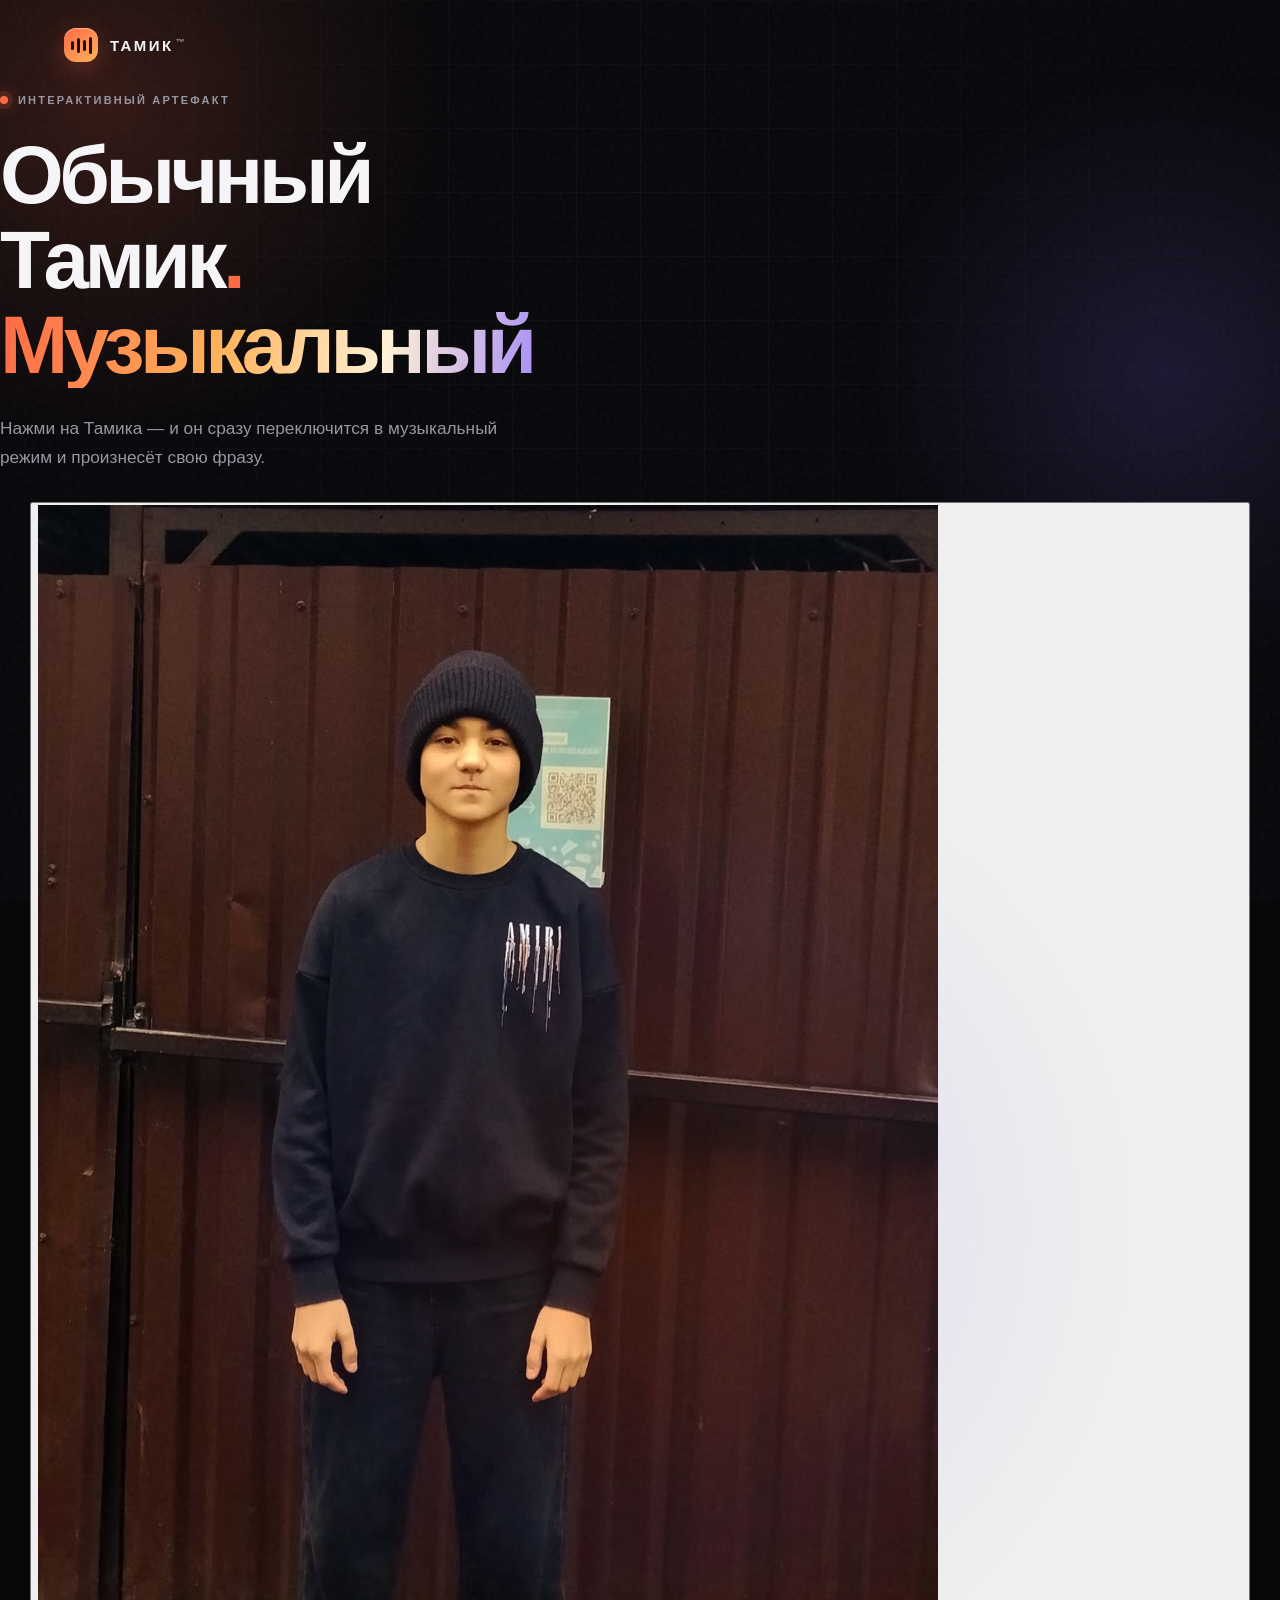
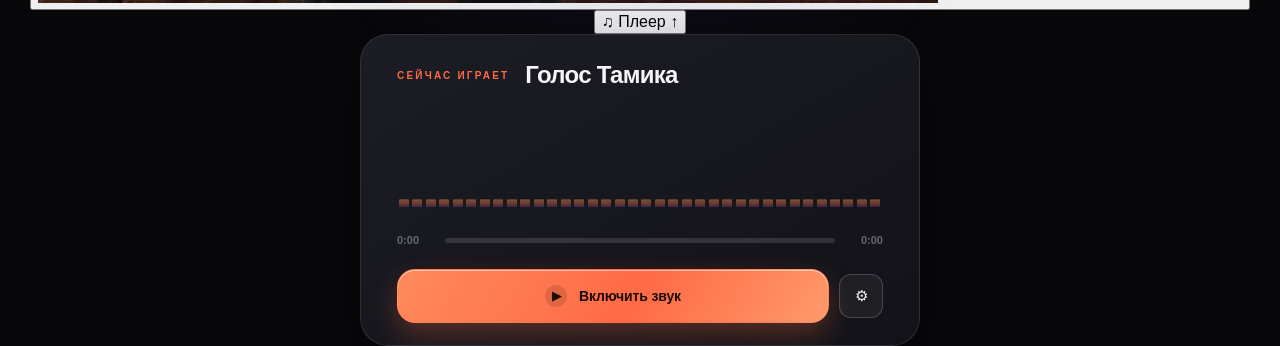
==== commit 323e4166: "Single-screen app with pre-rendered transitions: index.html" ====
--- a/index.html
+++ b/index.html
@@ -2,7 +2,7 @@
 <html lang="ru">
 <head>
   <meta charset="utf-8" />
-  <meta name="viewport" content="width=device-width, initial-scale=1, viewport-fit=cover" />
+  <meta name="viewport" content="width=device-width, initial-scale=1, viewport-fit=cover, maximum-scale=1" />
   <meta name="theme-color" content="#08080b" />
   <meta name="description" content="Тамик — обычный до нажатия, музыкальный после." />
   <title>Тамик — звуковой режим</title>
@@ -10,8 +10,10 @@
   <link rel="preconnect" href="https://fonts.googleapis.com" />
   <link rel="preconnect" href="https://fonts.gstatic.com" crossorigin />
   <link href="https://fonts.googleapis.com/css2?family=Inter:wght@400;500;600;700;800;900&display=swap" rel="stylesheet" />
+  <link rel="preload" as="image" href="assets/tamic-calm-card.jpg" />
   <link rel="preload" as="image" href="assets/tamic-music-card.jpg" />
-  <link rel="stylesheet" href="styles.css?v=2" />
+  <link rel="preload" as="video" href="assets/tamic-on.mp4" type="video/mp4" />
+  <link rel="stylesheet" href="styles.css?v=3" />
 </head>
 <body>
   <div class="background" aria-hidden="true">
@@ -22,78 +24,52 @@
     <div class="grain"></div>
   </div>
 
-  <header class="nav">
-    <a class="brand" href="#top" aria-label="Тамик — наверх">
-      <span class="brand-mark" aria-hidden="true"><i></i><i></i><i></i><i></i></span>
-      <span class="brand-name">ТАМИК<span>™</span></span>
-    </a>
-    <div class="nav-right">
-      <span class="nav-edition">01 / SOUND EDITION</span>
-      <span class="nav-status"><i class="status-dot" aria-hidden="true"></i><span id="navStatus">ожидание</span></span>
-    </div>
-  </header>
+  <div class="app">
+    <header class="nav">
+      <div class="brand">
+        <span class="brand-mark" aria-hidden="true"><i></i><i></i><i></i><i></i></span>
+        <span class="brand-name">ТАМИК<span>™</span></span>
+      </div>
+    </header>
 
-  <main id="top">
-    <section class="hero">
-      <div class="hero-copy">
-        <div class="eyebrow reveal">
+    <main class="screen">
+      <section class="intro">
+        <div class="eyebrow">
           <span class="eyebrow-dot" aria-hidden="true"></span>
           интерактивный артефакт
         </div>
 
-        <h1 class="hero-title reveal">
+        <h1 class="hero-title">
           <span class="title-line">Обычный</span>
           <span class="title-line">Тамик<span class="accent-dot">.</span></span>
           <span class="title-line title-line--gradient">Музыкальный</span>
         </h1>
 
-        <p class="hero-text reveal">
-          На вид — обычный человек. Но внутри него живёт звук.
-          Нажми на карточку: Тамик переключится в музыкальный режим
-          и запустит фразу из MP3-файла.
+        <p class="hero-text">
+          Нажми на Тамика — и он сразу переключится в музыкальный режим
+          и произнесёт свою фразу.
         </p>
+      </section>
 
-        <div class="hero-hint reveal">
-          <span class="tap-icon" aria-hidden="true"><i></i></span>
-          <span>Один тап по карточке — и он запоёт</span>
-        </div>
-      </div>
+      <section class="stage" id="stage">
+        <div class="stage-aura" aria-hidden="true"></div>
 
-      <div class="stage-column">
-        <div class="stage reveal" id="stage">
-          <div class="stage-aura" aria-hidden="true"></div>
-          <div class="rings" id="rings" aria-hidden="true">
-            <span class="ring"></span><span class="ring"></span>
-          </div>
+        <button class="tamic-frame" id="tamicFrame" type="button" aria-pressed="false"
+                aria-label="Нажмите, чтобы переключить Тамика в музыкальный режим">
+          <img class="tamic-still" id="tamicStill" src="assets/tamic-calm-card.jpg" alt="Обычный Тамик" draggable="false" />
+          <video class="tamic-video" id="tamicVideo" src="assets/tamic-on.mp4" muted playsinline preload="auto"></video>
+        </button>
 
-          <button class="card-tilt" id="card" type="button" aria-pressed="false"
-                  aria-label="Нажмите, чтобы переключить Тамика в музыкальный режим">
-            <span class="card-flip" id="cardFlip">
-              <span class="face face-front">
-                <img src="assets/tamic-calm-card.jpg" alt="Обычный Тамик" draggable="false" />
-                <span class="face-scrim" aria-hidden="true"></span>
-              </span>
-              <span class="face face-back">
-                <img src="assets/tamic-music-card.jpg" alt="Музыкальный Тамик" draggable="false" />
-                <span class="face-scrim" aria-hidden="true"></span>
-              </span>
-            </span>
-            <span class="card-edge" aria-hidden="true"></span>
-          </button>
+        <button class="player-toggle" id="playerToggle" type="button" aria-expanded="false" aria-controls="player">
+          <span class="player-toggle-icon" aria-hidden="true">♫</span>
+          <span>Плеер</span>
+          <span class="player-toggle-arrow" aria-hidden="true">↑</span>
+        </button>
 
-          <div class="stage-controls">
-            <button class="stage-play" id="stagePlay" type="button" aria-label="Включить звук" aria-pressed="false">
-              <span id="stagePlayIcon" aria-hidden="true">▶</span>
-            </button>
-            <span class="stage-mode" id="stageMode">IDLE</span>
-          </div>
-        </div>
-
-        <section class="player reveal" id="player" aria-label="Аудиоплеер">
+        <section class="player" id="player" aria-label="Аудиоплеер" aria-hidden="true">
           <div class="player-head">
             <span class="player-kicker">СЕЙЧАС ИГРАЕТ</span>
             <h2 class="player-title">Голос Тамика</h2>
-            <span class="player-live" id="playerLive"><i aria-hidden="true"></i> звук выключен</span>
           </div>
 
           <div class="visualizer" id="visualizer" aria-hidden="true"></div>
@@ -112,23 +88,14 @@
               <span class="btn-symbol" id="playIcon" aria-hidden="true">▶</span>
               <span id="playLabel">Включить звук</span>
             </button>
-            <button class="icon-btn" id="muteBtn" type="button" aria-label="Выключить звук" aria-pressed="false">
-              <span id="muteIcon" aria-hidden="true"></span>
-            </button>
-            <button class="icon-btn" id="stopBtn" type="button" aria-label="Играть сначала" title="Сначала">
-              <span aria-hidden="true">↺</span>
-            </button>
-            <button class="icon-btn" id="soundMenuBtn" type="button" aria-label="Заменить звук"
-                    aria-expanded="false" aria-controls="soundMenu" title="Заменить звук">
-              <span aria-hidden="true">⚙</span>
+            <button class="icon-btn gear-btn" id="gearBtn" type="button" aria-label="Настройки звука"
+                    aria-expanded="false" aria-controls="soundMenu">
+              <span id="gearIcon" aria-hidden="true">⚙</span>
             </button>
           </div>
 
           <div class="sound-menu" id="soundMenu" aria-hidden="true">
-            <div class="sound-menu-head">
-              <strong>Заменить звук</strong>
-              <button class="sound-menu-close" id="soundMenuClose" type="button" aria-label="Закрыть меню">×</button>
-            </div>
+            <strong class="sound-menu-title">Заменить звук</strong>
             <label class="file-btn" for="soundFile">Выбрать аудиофайл</label>
             <input type="file" id="soundFile" accept="audio/*" hidden />
             <button class="sound-reset" id="soundReset" type="button">Вернуть оригинальный звук</button>
@@ -137,43 +104,10 @@
 
           <audio id="audio" src="assets/tamic-voice.mp3" preload="metadata" playsinline webkit-playsinline></audio>
         </section>
-      </div>
-    </section>
+      </section>
+    </main>
+  </div>
 
-    <section class="features" id="how">
-      <div class="section-head reveal">
-        <span class="kicker">КАК ЭТО РАБОТАЕТ</span>
-        <h2>Маленький жест.<br /><span>Большой момент.</span></h2>
-      </div>
-
-      <div class="feature-grid">
-        <article class="feature reveal">
-          <span class="feature-num">01</span>
-          <span class="feature-icon" aria-hidden="true">◎</span>
-          <h3>Тап — и режим сменился</h3>
-          <p>Карточка переворачивается, а Тамик становится музыкальным.</p>
-        </article>
-        <article class="feature reveal">
-          <span class="feature-num">02</span>
-          <span class="feature-icon" aria-hidden="true">♫</span>
-          <h3>Звук без пауз</h3>
-          <p>Тишина в начале вырезана — фраза начинается сразу после нажатия.</p>
-        </article>
-        <article class="feature reveal">
-          <span class="feature-num">03</span>
-          <span class="feature-icon" aria-hidden="true">▥</span>
-          <h3>Живая визуализация</h3>
-          <p>Полосы реагируют на реальный звук — свой файл тоже можно загрузить.</p>
-        </article>
-      </div>
-    </section>
-  </main>
-
-  <footer class="footer">
-    <span>ТАМИК™ — SOUND EDITION</span>
-    <span>сделано с любовью к деталям</span>
-  </footer>
-
-  <script src="app.js?v=2" defer></script>
+  <script src="app.js?v=3" defer></script>
 </body>
 </html>
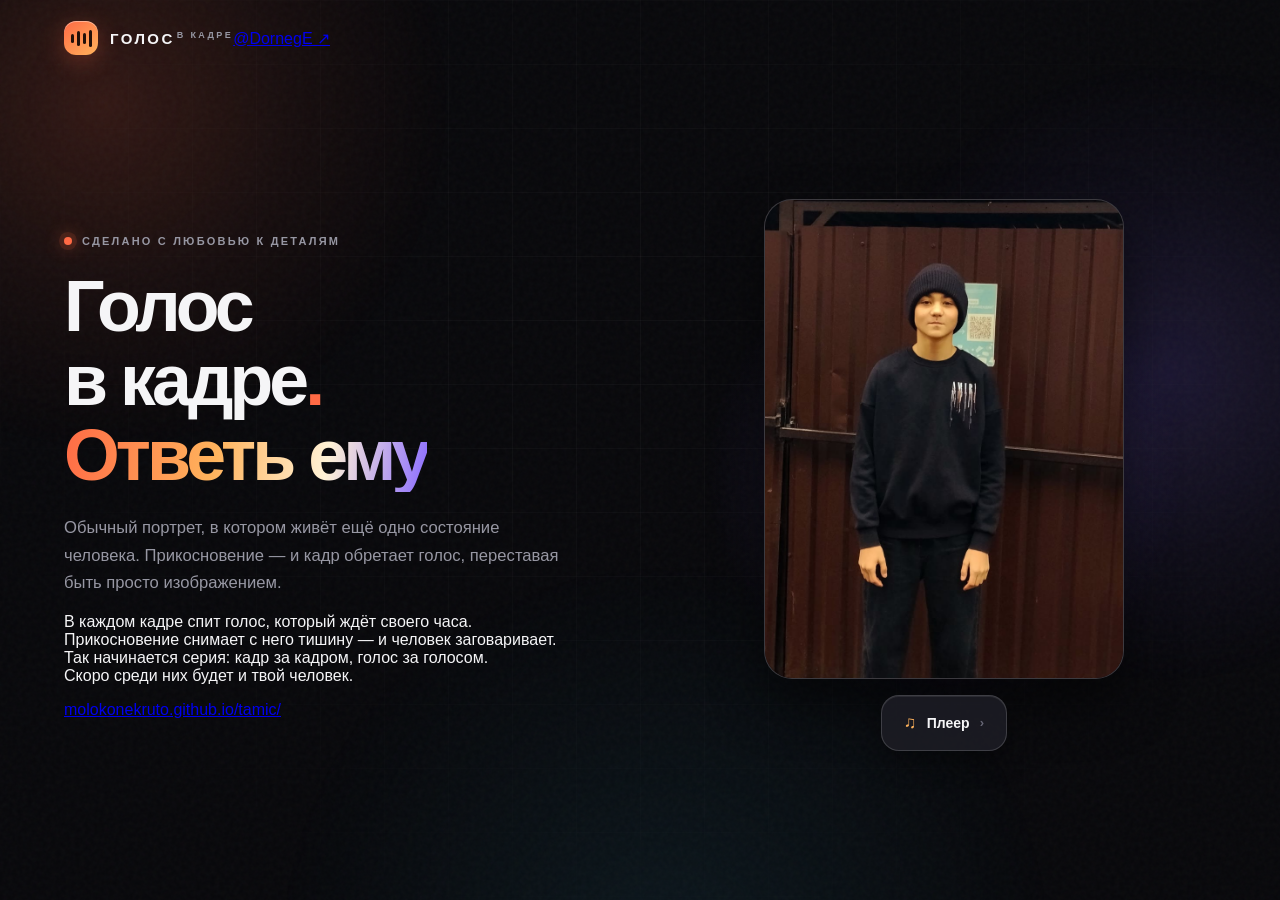
==== commit 29943f6d: "Genie-style reveals, recorded transition, speed control: index.html" ====
--- a/index.html
+++ b/index.html
@@ -4,16 +4,15 @@
   <meta charset="utf-8" />
   <meta name="viewport" content="width=device-width, initial-scale=1, viewport-fit=cover, maximum-scale=1" />
   <meta name="theme-color" content="#08080b" />
-  <meta name="description" content="Тамик — обычный до нажатия, музыкальный после." />
-  <title>Тамик — звуковой режим</title>
+  <meta name="description" content="Обычный портрет, в котором живёт ещё одно состояние человека. Прикосновение — и кадр обретает голос. Это место, где фотография отвечает." />
+  <title>Голос в кадре — звуковой режим</title>
   <link rel="icon" href="data:image/svg+xml,%3Csvg xmlns='http://www.w3.org/2000/svg' viewBox='0 0 64 64'%3E%3Crect width='64' height='64' rx='18' fill='%23ff6a45'/%3E%3Cg fill='%23221009'%3E%3Crect x='16' y='26' width='6' height='12' rx='3'/%3E%3Crect x='27' y='20' width='6' height='24' rx='3'/%3E%3Crect x='38' y='24' width='6' height='16' rx='3'/%3E%3C/g%3E%3C/svg%3E" />
   <link rel="preconnect" href="https://fonts.googleapis.com" />
   <link rel="preconnect" href="https://fonts.gstatic.com" crossorigin />
   <link href="https://fonts.googleapis.com/css2?family=Inter:wght@400;500;600;700;800;900&display=swap" rel="stylesheet" />
   <link rel="preload" as="image" href="assets/tamic-calm-card.jpg" />
-  <link rel="preload" as="image" href="assets/tamic-music-card.jpg" />
   <link rel="preload" as="video" href="assets/tamic-on.mp4" type="video/mp4" />
-  <link rel="stylesheet" href="styles.css?v=3" />
+  <link rel="stylesheet" href="styles.css?v=4" />
 </head>
 <body>
   <div class="background" aria-hidden="true">
@@ -28,86 +27,107 @@
     <header class="nav">
       <div class="brand">
         <span class="brand-mark" aria-hidden="true"><i></i><i></i><i></i><i></i></span>
-        <span class="brand-name">ТАМИК<span>™</span></span>
+        <span class="brand-name">ГОЛОС<span>В КАДРЕ</span></span>
       </div>
+      <a class="author-link" href="https://t.me/DornegE" target="_blank" rel="noopener noreferrer"
+         aria-label="Автор проекта в Телеграме">@DornegE <span aria-hidden="true">↗</span></a>
     </header>
 
     <main class="screen">
       <section class="intro">
         <div class="eyebrow">
           <span class="eyebrow-dot" aria-hidden="true"></span>
-          интерактивный артефакт
+          сделано с любовью к деталям
         </div>
 
         <h1 class="hero-title">
-          <span class="title-line">Обычный</span>
-          <span class="title-line">Тамик<span class="accent-dot">.</span></span>
-          <span class="title-line title-line--gradient">Музыкальный</span>
+          <span class="title-line">Голос</span>
+          <span class="title-line">в кадре<span class="accent-dot">.</span></span>
+          <span class="title-line title-line--gradient">Ответь ему</span>
         </h1>
 
         <p class="hero-text">
-          Нажми на Тамика — и он сразу переключится в музыкальный режим
-          и произнесёт свою фразу.
+          Обычный портрет, в котором живёт ещё одно состояние человека.
+          Прикосновение — и кадр обретает голос, переставая быть просто изображением.
         </p>
+
+        <p class="hero-lore">
+          В каждом кадре спит голос, который ждёт своего часа.<br />
+          Прикосновение снимает с него тишину — и человек заговаривает.<br />
+          Так начинается серия: кадр за кадром, голос за голосом.<br />
+          Скоро среди них будет и твой человек.
+        </p>
+
+        <a class="site-link" href="https://molokonekruto.github.io/tamic/">molokonekruto.github.io/tamic/</a>
       </section>
 
       <section class="stage" id="stage">
         <div class="stage-aura" aria-hidden="true"></div>
 
         <button class="tamic-frame" id="tamicFrame" type="button" aria-pressed="false"
-                aria-label="Нажмите, чтобы переключить Тамика в музыкальный режим">
-          <img class="tamic-still" id="tamicStill" src="assets/tamic-calm-card.jpg" alt="Обычный Тамик" draggable="false" />
+                aria-label="Нажмите, чтобы кадр заговорил">
+          <img class="tamic-still" id="tamicStill" src="assets/tamic-calm-card.jpg" alt="Каждый кадр хранит голос" draggable="false" />
           <video class="tamic-video" id="tamicVideo" src="assets/tamic-on.mp4" muted playsinline preload="auto"></video>
         </button>
 
         <button class="player-toggle" id="playerToggle" type="button" aria-expanded="false" aria-controls="player">
           <span class="player-toggle-icon" aria-hidden="true">♫</span>
           <span>Плеер</span>
-          <span class="player-toggle-arrow" aria-hidden="true">↑</span>
+          <span class="player-toggle-arrow" aria-hidden="true">›</span>
         </button>
 
-        <section class="player" id="player" aria-label="Аудиоплеер" aria-hidden="true">
-          <div class="player-head">
-            <span class="player-kicker">СЕЙЧАС ИГРАЕТ</span>
-            <h2 class="player-title">Голос Тамика</h2>
-          </div>
+        <div class="player-wrap" id="playerWrap">
+          <section class="player" id="player" aria-label="Аудиоплеер" aria-hidden="true">
+            <div class="player-head">
+              <span class="player-kicker">СЕЙЧАС ИГРАЕТ</span>
+              <h2 class="player-title">Голос в кадре</h2>
+            </div>
 
-          <div class="visualizer" id="visualizer" aria-hidden="true"></div>
+            <div class="visualizer" id="visualizer" aria-hidden="true"></div>
 
-          <div class="player-timeline">
-            <span class="time" id="time">0:00</span>
-            <div class="progress" id="progress" role="slider" tabindex="0"
-                 aria-label="Позиция воспроизведения" aria-valuemin="0" aria-valuemax="100" aria-valuenow="0">
-              <span class="progress-track"><span class="progress-fill" id="progressFill"></span></span>
+            <div class="player-timeline">
+              <span class="time" id="time">0:00</span>
+              <div class="progress" id="progress" role="slider" tabindex="0"
+                   aria-label="Позиция воспроизведения" aria-valuemin="0" aria-valuemax="100" aria-valuenow="0">
+                <span class="progress-track"><span class="progress-fill" id="progressFill"></span></span>
+              </div>
+              <span class="time" id="duration">0:00</span>
             </div>
-            <span class="time" id="duration">0:00</span>
-          </div>
 
-          <div class="player-foot">
-            <button class="btn btn-primary play-btn" id="playBtn" type="button" aria-pressed="false">
-              <span class="btn-symbol" id="playIcon" aria-hidden="true">▶</span>
-              <span id="playLabel">Включить звук</span>
-            </button>
-            <button class="icon-btn gear-btn" id="gearBtn" type="button" aria-label="Настройки звука"
-                    aria-expanded="false" aria-controls="soundMenu">
-              <span id="gearIcon" aria-hidden="true">⚙</span>
-            </button>
-          </div>
+            <div class="player-foot">
+              <button class="btn btn-primary play-btn" id="playBtn" type="button" aria-pressed="false">
+                <span class="btn-symbol" id="playIcon" aria-hidden="true">▶</span>
+                <span id="playLabel">Включить звук</span>
+              </button>
+              <button class="icon-btn gear-btn" id="gearBtn" type="button" aria-label="Настройки звука"
+                      aria-expanded="false" aria-controls="soundMenu">
+                <span id="gearIcon" aria-hidden="true">⚙</span>
+              </button>
+            </div>
 
-          <div class="sound-menu" id="soundMenu" aria-hidden="true">
-            <strong class="sound-menu-title">Заменить звук</strong>
-            <label class="file-btn" for="soundFile">Выбрать аудиофайл</label>
-            <input type="file" id="soundFile" accept="audio/*" hidden />
-            <button class="sound-reset" id="soundReset" type="button">Вернуть оригинальный звук</button>
-            <span class="sound-name" id="soundName">Сейчас: голос Тамика</span>
-          </div>
+            <div class="sound-menu" id="soundMenu" aria-hidden="true">
+              <strong class="sound-menu-title">Звук</strong>
 
-          <audio id="audio" src="assets/tamic-voice.mp3" preload="metadata" playsinline webkit-playsinline></audio>
-        </section>
+              <div class="speed-row" id="speedRow" aria-label="Скорость воспроизведения">
+                <button type="button" data-speed="0.5">0,5×</button>
+                <button type="button" data-speed="1" class="active">1×</button>
+                <button type="button" data-speed="1.5">1,5×</button>
+                <button type="button" data-speed="2">2×</button>
+              </div>
+
+              <label class="file-btn" for="soundFile">Выбрать аудиофайл</label>
+              <input type="file" id="soundFile" accept="audio/*" hidden />
+              <button class="sound-reset" id="soundReset" type="button">Вернуть оригинальный звук</button>
+              <span class="sound-name" id="soundName">Сейчас: голос в кадре</span>
+            </div>
+
+            <audio id="audio" src="assets/tamic-voice.mp3" preload="metadata" playsinline webkit-playsinline></audio>
+          </section>
+        </div>
       </section>
     </main>
   </div>
 
-  <script src="app.js?v=3" defer></script>
+  <script src="app.js?v=4" defer></script>
 </body>
 </html>
--- a/styles.css
+++ b/styles.css
@@ -1,6 +1,7 @@
 /* ============================================================
    ТАМИК — SOUND EDITION
-   Один набор скруглений и размеров, дешёвые анимации.
+   Один экран, без скролла. Переход Тамика — готовое видео.
+   Панели «вытекают» из своих кнопок через clip-path.
    ============================================================ */
 
 :root {
@@ -8,8 +9,7 @@
   --text: #f5f5f7;
   --muted: #9797a3;
   --muted-2: #666675;
-  --stroke: rgba(255, 255, 255, 0.10);
-  --stroke-strong: rgba(255, 255, 255, 0.18);
+  --stroke: rgba(255,255,255,.10);
   --accent: #ff6a45;
   --accent-2: #ffb35c;
   --violet: #8b6cff;
@@ -17,39 +17,35 @@
   --r-sm: 12px;
   --r-md: 18px;
   --r-lg: 28px;
-  --ease-spring: cubic-bezier(0.16, 1, 0.3, 1);
-  --rx: 0deg;
-  --ry: 0deg;
-}
-
-* { box-sizing: border-box; }
-html { scroll-behavior: smooth; }
+  --fluid: cubic-bezier(.16, 1, .3, 1);
+}
+
+*, *::before, *::after { box-sizing: border-box; }
+html, body { height: 100%; margin: 0; overflow: hidden; }
 body {
-  margin: 0; min-height: 100vh; background: var(--bg); color: var(--text);
+  background: var(--bg); color: var(--text);
   font-family: "Inter", -apple-system, BlinkMacSystemFont, "Segoe UI", sans-serif;
-  -webkit-font-smoothing: antialiased; overflow-x: hidden;
-}
-button, a { -webkit-tap-highlight-color: transparent; }
-button { font: inherit; touch-action: manipulation; }
-a { color: inherit; text-decoration: none; }
-::selection { background: rgba(255, 106, 69, 0.35); color: #fff; }
+  -webkit-font-smoothing: antialiased;
+}
+button { font: inherit; touch-action: manipulation; -webkit-tap-highlight-color: transparent; }
+button:focus-visible { outline: 2px solid var(--cyan); outline-offset: 4px; }
 
 /* ---------- Фон ---------- */
 .background { position: fixed; inset: 0; z-index: 0; overflow: hidden; pointer-events: none; }
-.mesh { position: absolute; border-radius: 50%; opacity: 0.42; will-change: transform; }
+.mesh { position: absolute; border-radius: 50%; opacity: .42; will-change: transform; }
 .mesh-1 {
   width: 56vw; height: 56vw; left: -20vw; top: -20vw;
-  background: radial-gradient(circle, rgba(255,106,69,.42) 0%, rgba(255,106,69,.16) 38%, transparent 70%);
+  background: radial-gradient(circle, rgba(255,106,69,.42), rgba(255,106,69,.15) 38%, transparent 70%);
   animation: drift1 24s ease-in-out infinite alternate;
 }
 .mesh-2 {
   width: 50vw; height: 50vw; right: -16vw; top: 6vh;
-  background: radial-gradient(circle, rgba(139,108,255,.38) 0%, rgba(139,108,255,.14) 40%, transparent 70%);
+  background: radial-gradient(circle, rgba(139,108,255,.38), rgba(139,108,255,.13) 40%, transparent 70%);
   animation: drift2 28s ease-in-out infinite alternate;
 }
 .mesh-3 {
   width: 64vw; height: 64vw; left: 20vw; bottom: -36vw;
-  background: radial-gradient(circle, rgba(72,215,255,.18) 0%, transparent 70%);
+  background: radial-gradient(circle, rgba(72,215,255,.18), transparent 70%);
   animation: drift3 32s ease-in-out infinite alternate;
 }
 .grid {
@@ -58,8 +54,8 @@
     linear-gradient(rgba(255,255,255,.028) 1px, transparent 1px),
     linear-gradient(90deg, rgba(255,255,255,.028) 1px, transparent 1px);
   background-size: 64px 64px;
-  mask-image: radial-gradient(ellipse at 50% 30%, #000 10%, transparent 78%);
-  -webkit-mask-image: radial-gradient(ellipse at 50% 30%, #000 10%, transparent 78%);
+  mask-image: radial-gradient(ellipse at 50% 35%, #000 10%, transparent 78%);
+  -webkit-mask-image: radial-gradient(ellipse at 50% 35%, #000 10%, transparent 78%);
 }
 .grain {
   position: absolute; inset: 0; opacity: .035;
@@ -69,10 +65,11 @@
 @keyframes drift2 { to { transform: translate3d(-9vw,10vh,0) scale(1.15); } }
 @keyframes drift3 { to { transform: translate3d(6vw,-8vh,0) scale(1.08); } }
 
-/* ---------- Навигация ---------- */
+/* ---------- Каркас ---------- */
+.app { position: relative; z-index: 2; height: 100dvh; display: flex; flex-direction: column; }
 .nav {
-  position: relative; z-index: 5; display: flex; align-items: center; justify-content: space-between;
-  padding: 28px clamp(20px, 5vw, 72px); max-width: 1440px; margin: 0 auto;
+  flex: none; height: 76px; display: flex; align-items: center;
+  padding: 0 clamp(18px, 5vw, 72px);
 }
 .brand { display: inline-flex; align-items: center; gap: 12px; }
 .brand-mark {
@@ -88,184 +85,105 @@
 @keyframes eqBar { to { height: 5px; } }
 .brand-name { font-weight: 800; font-size: 15px; letter-spacing: .16em; }
 .brand-name span { font-size: 9px; vertical-align: super; color: var(--muted); margin-left: 2px; }
-.nav-right { display: flex; align-items: center; gap: 24px; }
-.nav-edition { font-size: 11px; letter-spacing: .16em; color: var(--muted-2); font-weight: 600; }
-.nav-status {
-  display: inline-flex; align-items: center; gap: 8px; padding: 8px 14px; border-radius: 100px;
-  border: 1px solid var(--stroke); background: rgba(24,24,31,.8);
-  font-size: 11px; font-weight: 600; letter-spacing: .06em; color: var(--muted);
-}
-.status-dot { width: 6px; height: 6px; border-radius: 50%; background: var(--muted-2); transition: .3s; }
-body.audio-on .status-dot { background: #4ade80; box-shadow: 0 0 12px #4ade80; }
-body.audio-on .nav-status { color: #c9f7d6; border-color: rgba(74,222,128,.3); }
-
-/* ---------- Hero ---------- */
-main { position: relative; z-index: 2; }
-.hero {
-  max-width: 1440px; margin: 0 auto; padding: clamp(24px, 5vh, 70px) clamp(20px, 5vw, 72px) clamp(40px, 6vh, 80px);
-  display: grid; grid-template-columns: minmax(0, 1.05fr) minmax(0, .95fr);
-  gap: clamp(30px, 6vw, 90px); align-items: start;
-}
-.stage-column { display: flex; flex-direction: column; align-items: center; gap: 10px; min-width: 0; }
+
+.screen {
+  flex: 1; min-height: 0; display: grid;
+  grid-template-columns: minmax(0, 1fr) minmax(0, 1fr);
+  align-items: center; gap: clamp(20px, 5vw, 80px);
+  padding: 0 clamp(18px, 5vw, 72px) 3vh;
+}
+
+/* ---------- Текст ---------- */
 .eyebrow {
-  display: inline-flex; align-items: center; gap: 10px; margin-bottom: 26px;
+  display: inline-flex; align-items: center; gap: 10px; margin-bottom: 22px;
   font-size: 11px; font-weight: 700; letter-spacing: .2em; text-transform: uppercase; color: var(--muted);
 }
 .eyebrow-dot {
   width: 8px; height: 8px; border-radius: 50%; background: var(--accent);
   box-shadow: 0 0 0 5px rgba(255,106,69,.12), 0 0 18px var(--accent);
 }
-.hero-title { margin: 0 0 26px; font-size: clamp(46px, 6.4vw, 96px); line-height: 1.04; letter-spacing: -.055em; font-weight: 800; }
+.hero-title { margin: 0 0 22px; font-size: clamp(42px, 5.6vw, 86px); line-height: 1.04; letter-spacing: -.055em; font-weight: 800; }
 .title-line { display: block; }
 .title-line--gradient {
   width: fit-content;
-  background: linear-gradient(100deg, var(--accent) 0%, var(--accent-2) 42%, #fff2d6 72%, var(--violet) 110%);
+  background: linear-gradient(100deg, var(--accent), var(--accent-2) 42%, #fff2d6 72%, var(--violet));
   -webkit-background-clip: text; background-clip: text; color: transparent;
 }
 .accent-dot { color: var(--accent); }
-.hero-text { max-width: 520px; margin: 0 0 30px; font-size: clamp(15px, 1.35vw, 18px); line-height: 1.7; color: var(--muted); }
-.hero-hint { display: flex; align-items: center; gap: 12px; font-size: 12px; color: var(--muted-2); font-weight: 500; }
-.tap-icon {
-  width: 22px; height: 30px; border: 1.5px solid var(--stroke-strong); border-radius: var(--r-sm);
-  display: grid; place-items: start center; padding-top: 5px;
-}
-.tap-icon i { width: 3px; height: 6px; border-radius: 3px; background: var(--accent); animation: tapHint 1.6s ease-in-out infinite; }
-@keyframes tapHint { 0%,100% { transform: translateY(0); opacity: 1; } 60% { transform: translateY(9px); opacity: .25; } }
-
-/* ---------- 3D-карточка ---------- */
-.stage {
-  position: relative; display: flex; flex-direction: column; align-items: center;
-  justify-content: center; perspective: 1400px; min-height: 520px;
-}
+.hero-text { max-width: 500px; margin: 0; font-size: clamp(14px, 1.3vw, 17px); line-height: 1.65; color: var(--muted); }
+
+/* ---------- Сцена ---------- */
+.stage { position: relative; height: 100%; display: flex; flex-direction: column; align-items: center; justify-content: center; }
 .stage-aura {
-  position: absolute; width: 78%; aspect-ratio: 1; border-radius: 50%;
-  background: radial-gradient(circle, rgba(255,106,69,.15) 0%, rgba(139,108,255,.07) 45%, transparent 70%);
-  z-index: 0; opacity: .8; pointer-events: none;
-}
-body.is-playing .stage-aura { opacity: 1; }
-.rings { position: absolute; inset: 0; display: grid; place-items: center; pointer-events: none; z-index: 1; }
-.ring { position: absolute; width: 280px; height: 280px; border-radius: 50%; border: 1px solid rgba(255,140,90,.7); opacity: 0; }
-.burst .ring { animation: ringOut .9s var(--ease-spring) forwards; }
-.burst .ring:nth-child(2) { animation-delay: .1s; }
-@keyframes ringOut { 0% { transform: scale(.5); opacity: .9; } 100% { transform: scale(2.2); opacity: 0; } }
-
-.card-tilt {
-  position: relative; z-index: 3; display: block; padding: 0; margin: 0;
-  width: clamp(280px, 30vw, 410px); aspect-ratio: 3 / 4;
-  border: 0; background: transparent; cursor: pointer; transform-style: preserve-3d;
-  transform: rotateX(var(--rx)) rotateY(var(--ry));
-  transition: transform .45s var(--ease-spring);
-}
-@media (hover: none) { .card-tilt:active { scale: .98; } }
-.card-tilt:focus-visible, .stage-play:focus-visible, .btn:focus-visible, .icon-btn:focus-visible {
-  outline: 2px solid var(--cyan); outline-offset: 4px;
-}
-/* Один transform и без scale — переворот идёт ровно и без перерисовки теней */
-.card-flip {
-  position: absolute; inset: 0; display: block; transform-style: preserve-3d;
-  transform: rotateY(0deg);
-  transition: transform .72s cubic-bezier(.22,.8,.25,1);
-  backface-visibility: hidden;
-}
-.card-flip.is-flipping { will-change: transform; }
-body.is-playing .card-flip { transform: rotateY(180deg); }
-
-.face {
-  position: absolute; inset: 0; display: block; overflow: hidden; border-radius: var(--r-lg);
-  backface-visibility: hidden; -webkit-backface-visibility: hidden;
-  background: #17141a; border: 1px solid rgba(255,255,255,.16);
-  box-shadow: 0 24px 50px rgba(0,0,0,.5);
-}
-.face img { width: 100%; height: 100%; object-fit: cover; object-position: center center; display: block; user-select: none; }
-.face-back { transform: rotateY(180deg); }
-.face-scrim {
-  position: absolute; inset: 0; pointer-events: none;
-  background: linear-gradient(180deg, rgba(0,0,0,.08) 0%, transparent 25%, transparent 60%, rgba(0,0,0,.5) 100%);
-}
-.card-edge {
-  position: absolute; inset: 0; border-radius: var(--r-lg); pointer-events: none;
-  border: 1px solid rgba(255,255,255,.06); transform: translateZ(-2px);
-}
-
-/* Компактное управление прямо под фото */
-.stage-controls {
-  position: relative; z-index: 3; display: flex; align-items: center; justify-content: space-between;
-  width: clamp(280px, 30vw, 410px); min-height: 60px; margin-top: 16px; padding: 8px;
-  border-radius: var(--r-md); border: 1px solid var(--stroke); background: rgba(22,22,29,.92);
-}
-.stage-play {
-  width: 44px; height: 44px; flex: none; border: 0; border-radius: var(--r-sm);
-  display: grid; place-items: center; cursor: pointer; font-size: 13px; color: #1b0c06;
-  background: linear-gradient(140deg, #ff9a6a, var(--accent));
-  transition: transform .3s var(--ease-spring);
-}
-.stage-play:hover { transform: scale(1.05); }
-.stage-play:active { transform: scale(.94); }
-.stage-mode {
-  font-size: 10px; font-weight: 800; letter-spacing: .14em; padding: 8px 12px;
-  border-radius: var(--r-sm); background: rgba(255,255,255,.06); color: var(--muted);
-}
-body.is-playing .stage-mode { color: var(--accent-2); background: rgba(255,106,69,.14); }
-
-/* ---------- Кнопки: одинаковые размеры и углы ---------- */
-.btn, .play-btn {
-  display: inline-flex; align-items: center; justify-content: center; gap: 12px;
-  min-height: 54px; padding: 0 22px; border-radius: var(--r-md);
-  font-size: 14px; font-weight: 700; letter-spacing: -.01em; cursor: pointer;
-  border: 1px solid transparent;
-  transition: transform .35s var(--ease-spring), box-shadow .35s ease;
-}
-.btn:hover, .play-btn:hover { transform: translateY(-2px); }
-.btn:active, .play-btn:active { transform: translateY(0) scale(.98); }
-.btn-primary {
-  color: #1b0c06; background: linear-gradient(120deg, #ff8a5c, var(--accent) 55%, #ff9a6a);
-  box-shadow: 0 12px 28px rgba(255,106,69,.28), inset 0 1px 0 rgba(255,255,255,.5);
-}
-.btn-symbol {
-  font-size: 12px; width: 22px; height: 22px; display: grid; place-items: center;
-  border-radius: var(--r-sm); background: rgba(0,0,0,.12);
-}
-.icon-btn {
-  width: 44px; height: 44px; flex: none; border-radius: var(--r-sm);
-  display: grid; place-items: center; cursor: pointer;
-  border: 1px solid var(--stroke-strong); background: rgba(255,255,255,.05);
-  color: var(--text); font-size: 15px;
-  transition: transform .3s var(--ease-spring), background .3s ease, border-color .3s ease;
-}
-.icon-btn:hover { transform: translateY(-2px); background: rgba(255,255,255,.1); }
-.icon-btn:active { transform: scale(.94); }
-.icon-btn[aria-pressed="true"], .icon-btn[aria-expanded="true"] { color: var(--accent-2); border-color: rgba(255,106,69,.4); }
-
-/* ---------- Плеер ---------- */
+  position: absolute; width: 90%; aspect-ratio: 1; border-radius: 50%; pointer-events: none;
+  background: radial-gradient(circle, rgba(255,106,69,.16), rgba(139,108,255,.07) 45%, transparent 70%);
+}
+body.tamic-on .stage-aura { opacity: 1; }
+
+.tamic-frame {
+  position: relative; display: block; padding: 0; margin: 0;
+  width: min(30vw, 360px); aspect-ratio: 3 / 4; overflow: hidden;
+  border: 1px solid rgba(255,255,255,.16); border-radius: var(--r-lg);
+  background: #17141a; cursor: pointer;
+  box-shadow: 0 24px 50px rgba(0,0,0,.5), inset 0 1px 0 rgba(255,255,255,.18);
+  transition: scale .25s var(--fluid);
+}
+.tamic-frame:active { scale: .98; }
+.tamic-still, .tamic-video {
+  position: absolute; inset: 0; width: 100%; height: 100%; object-fit: cover; display: block;
+}
+.tamic-video { opacity: 0; pointer-events: none; }
+.tamic-frame.is-animating .tamic-video { opacity: 1; }
+
+/* Кнопка плеера — большая, «нативная», с живым откликом */
+.player-toggle {
+  position: relative; z-index: 11;
+  display: inline-flex; align-items: center; justify-content: center; gap: 10px;
+  min-height: 56px; margin-top: 16px; padding: 0 22px;
+  border: 1px solid rgba(255,255,255,.16); border-radius: var(--r-md);
+  background: rgba(28,28,36,.9); color: var(--text);
+  font-size: 14px; font-weight: 700; cursor: pointer;
+  box-shadow: 0 10px 26px rgba(0,0,0,.35), inset 0 1px 0 rgba(255,255,255,.08);
+  transition: transform .35s var(--fluid), background .3s ease, border-color .3s ease;
+}
+.player-toggle:hover { transform: translateY(-2px); background: rgba(38,38,48,.95); }
+.player-toggle:active { transform: scale(.97); }
+.player-toggle[aria-expanded="true"] { border-color: rgba(255,106,69,.45); background: rgba(48,28,24,.95); }
+.player-toggle-icon { color: var(--accent-2); font-size: 17px; }
+.player-toggle-arrow { color: var(--muted-2); font-size: 13px; transition: transform .4s var(--fluid); }
+.player-toggle[aria-expanded="true"] .player-toggle-arrow { transform: rotate(180deg); }
+
+/* ---------- Плеер: вытекает из кнопки вниз-вверх ---------- */
 .player {
-  width: 100%; max-width: 560px; margin: 0; padding: 26px clamp(22px, 3.4vw, 36px) 22px;
-  border-radius: var(--r-lg); position: relative; overflow: hidden;
-  background: linear-gradient(150deg, rgba(30,30,39,.94), rgba(19,19,25,.96));
-  border: 1px solid var(--stroke); box-shadow: 0 24px 60px rgba(0,0,0,.4);
-}
-.player-head { display: flex; align-items: center; flex-wrap: wrap; gap: 10px 16px; }
+  position: absolute; left: 0; right: 0; bottom: 112px; z-index: 10;
+  max-height: calc(100dvh - 150px); padding: 22px clamp(18px, 2.5vw, 28px) 20px;
+  border: 1px solid var(--stroke); border-radius: var(--r-lg);
+  background: linear-gradient(150deg, rgba(32,32,41,.98), rgba(18,18,24,.99));
+  box-shadow: 0 24px 70px rgba(0,0,0,.6);
+  transform-origin: bottom center;
+  clip-path: inset(100% 0 0 0 round var(--r-lg));
+  transform: translateY(22px) scale(.97); opacity: 0; pointer-events: none;
+  transition: clip-path .6s var(--fluid), transform .6s var(--fluid), opacity .3s ease;
+}
+.player.open {
+  clip-path: inset(0 0 0 0 round var(--r-lg));
+  transform: none; opacity: 1; pointer-events: auto;
+}
+.player-head { display: flex; flex-direction: column; gap: 5px; }
 .player-kicker { font-size: 10px; font-weight: 800; letter-spacing: .22em; color: var(--accent); }
-.player-title { font-size: clamp(18px, 2vw, 24px); font-weight: 700; letter-spacing: -.03em; margin: 0; }
-.player-live {
-  display: inline-flex; align-items: center; gap: 8px; margin-left: auto; padding: 8px 12px;
-  border-radius: 100px; border: 1px solid var(--stroke); background: rgba(255,255,255,.04);
-  font-size: 11px; color: var(--muted); font-weight: 600;
-}
-.player-live i { width: 7px; height: 7px; border-radius: 50%; background: var(--muted-2); }
-body.audio-on .player-live { color: #ffd2bb; border-color: rgba(255,106,69,.35); }
-body.audio-on .player-live i { background: var(--accent); box-shadow: 0 0 12px var(--accent); }
-
-.visualizer { display: flex; align-items: flex-end; gap: 3px; height: 96px; margin: 22px 0 16px; padding: 0 2px; }
+.player-title { font-size: clamp(18px, 2vw, 23px); font-weight: 700; letter-spacing: -.03em; margin: 0; }
+
+.visualizer { display: flex; align-items: flex-end; gap: 3px; height: 92px; margin: 18px 0 14px; padding: 0 2px; }
 .visualizer .bar {
   flex: 1; min-width: 2px; border-radius: 4px 4px 2px 2px; height: 100%;
   transform: scaleY(var(--h, .08)); transform-origin: bottom;
   background: linear-gradient(180deg, var(--accent-2), var(--accent) 55%, rgba(139,108,255,.55));
-  opacity: .4; transition: opacity .4s ease; will-change: transform;
+  opacity: .42; transition: opacity .4s ease; will-change: transform;
 }
 body.audio-on .visualizer .bar { opacity: 1; }
 
-.player-timeline { display: flex; align-items: center; gap: 12px; }
-.time { font-size: 11px; font-weight: 600; color: var(--muted-2); font-variant-numeric: tabular-nums; min-width: 36px; }
+.player-timeline { display: flex; align-items: center; gap: 10px; }
+.time { font-size: 11px; font-weight: 600; color: var(--muted-2); font-variant-numeric: tabular-nums; min-width: 34px; }
 .time:last-child { text-align: right; }
 .progress { flex: 1; height: 34px; display: flex; align-items: center; cursor: pointer; touch-action: none; outline: none; }
 .progress-track {
@@ -277,29 +195,60 @@
 .progress-fill {
   position: relative; display: block; height: 100%; width: 0%; border-radius: inherit;
   background: linear-gradient(90deg, var(--accent), var(--accent-2));
-}
+  transition: width .28s linear;
+}
+.progress.is-dragging .progress-fill { transition: none; }
 .progress-fill::after {
   content: ""; position: absolute; right: -6px; top: 50%; width: 12px; height: 12px;
   border-radius: 50%; background: #fff; transform: translateY(-50%) scale(0);
-  transition: transform .2s var(--ease-spring);
+  transition: transform .2s var(--fluid);
 }
 .progress:hover .progress-fill::after, .progress.is-dragging .progress-fill::after,
 .progress:focus-visible .progress-fill::after { transform: translateY(-50%) scale(1); }
 
 .player-foot { display: flex; align-items: center; gap: 10px; margin-top: 12px; }
-.player-foot .play-btn { flex: 1; }
-
-/* Меню замены звука */
+.btn, .play-btn {
+  display: inline-flex; align-items: center; justify-content: center; gap: 10px;
+  min-height: 50px; padding: 0 14px; border-radius: var(--r-md);
+  font-size: 13px; font-weight: 700; cursor: pointer; border: 1px solid transparent;
+  transition: transform .3s var(--fluid), box-shadow .3s ease;
+}
+.play-btn { flex: 0 1 auto; }
+.btn:hover, .play-btn:hover { transform: translateY(-2px); }
+.btn:active, .play-btn:active { transform: scale(.98); }
+.btn-primary {
+  color: #1b0c06; background: linear-gradient(120deg, #ff8a5c, var(--accent) 55%, #ff9a6a);
+  box-shadow: 0 10px 24px rgba(255,106,69,.26), inset 0 1px 0 rgba(255,255,255,.5);
+}
+.btn-symbol {
+  width: 20px; height: 20px; flex: none; display: grid; place-items: center;
+  border-radius: var(--r-sm); background: rgba(0,0,0,.12); font-size: 11px;
+}
+.icon-btn {
+  width: 44px; height: 44px; flex: none; border-radius: var(--r-sm);
+  display: grid; place-items: center; cursor: pointer;
+  border: 1px solid var(--stroke); background: rgba(255,255,255,.05);
+  color: var(--text); font-size: 17px;
+  transition: transform .3s var(--fluid), background .3s ease, border-color .3s ease;
+}
+.icon-btn:hover { transform: translateY(-2px); background: rgba(255,255,255,.1); }
+.icon-btn:active { transform: scale(.94); }
+.gear-btn[aria-expanded="true"] { color: var(--accent-2); border-color: rgba(255,106,69,.45); }
+
+/* ---------- Меню звука: вытекает из шестерёнки ---------- */
 .sound-menu {
-  max-height: 0; opacity: 0; overflow: hidden; margin-top: 0;
-  transition: max-height .35s var(--ease-spring), opacity .25s ease, margin-top .35s ease;
-}
-.sound-menu.open { max-height: 320px; opacity: 1; margin-top: 14px; }
-.sound-menu-head { display: flex; align-items: center; justify-content: space-between; margin-bottom: 12px; }
-.sound-menu-head strong { font-size: 12px; letter-spacing: .1em; text-transform: uppercase; color: var(--muted); }
-.sound-menu-close {
-  width: 32px; height: 32px; border-radius: var(--r-sm); border: 1px solid var(--stroke);
-  background: rgba(255,255,255,.04); color: var(--text); font-size: 18px; cursor: pointer;
+  position: absolute; right: clamp(18px, 2.5vw, 28px); bottom: 74px; z-index: 20;
+  width: min(280px, calc(100% - 36px)); padding: 16px;
+  border: 1px solid var(--stroke); border-radius: var(--r-md);
+  background: rgba(30,30,39,.99); box-shadow: 0 20px 50px rgba(0,0,0,.6);
+  transform-origin: bottom right;
+  clip-path: circle(0% at 100% 100%); opacity: 0; pointer-events: none;
+  transition: clip-path .55s var(--fluid), opacity .25s ease;
+}
+.sound-menu.open { clip-path: circle(150% at 100% 100%); opacity: 1; pointer-events: auto; }
+.sound-menu-title {
+  display: block; margin-bottom: 12px; font-size: 11px; letter-spacing: .12em;
+  text-transform: uppercase; color: var(--muted);
 }
 .file-btn, .sound-reset {
   display: flex; align-items: center; justify-content: center; width: 100%;
@@ -308,78 +257,40 @@
 }
 .file-btn { background: rgba(255,106,69,.16); border: 1px solid rgba(255,106,69,.35); color: #ffd2bb; }
 .sound-reset { background: rgba(255,255,255,.05); border: 1px solid var(--stroke); color: var(--muted); }
-.sound-name { display: block; margin-top: 6px; font-size: 11px; color: var(--muted-2); overflow: hidden; text-overflow: ellipsis; white-space: nowrap; }
-
-/* ---------- Фичи и футер ---------- */
-.features { max-width: 1180px; margin: 0 auto; padding: 0 clamp(20px, 4vw, 40px) clamp(90px, 14vh, 160px); }
-.section-head { margin-bottom: 40px; }
-.kicker { font-size: 11px; font-weight: 800; letter-spacing: .22em; color: var(--accent); }
-.section-head h2 { font-size: clamp(32px, 4.6vw, 64px); line-height: 1.05; letter-spacing: -.05em; margin: 16px 0 0; font-weight: 800; }
-.section-head h2 span { color: var(--muted-2); }
-.feature-grid { display: grid; grid-template-columns: repeat(3, 1fr); gap: 18px; }
-.feature {
-  position: relative; padding: 30px; min-height: 240px; border-radius: var(--r-lg);
-  background: linear-gradient(160deg, rgba(30,30,39,.85), rgba(20,20,27,.9));
-  border: 1px solid var(--stroke);
-  transition: transform .5s var(--ease-spring), border-color .4s ease;
-}
-.feature:hover { transform: translateY(-6px); border-color: var(--stroke-strong); }
-.feature-num { font-size: 11px; font-weight: 800; letter-spacing: .15em; color: var(--muted-2); }
-.feature-icon {
-  display: grid; place-items: center; width: 46px; height: 46px; margin: 26px 0 18px;
-  border-radius: var(--r-sm); font-size: 20px; color: var(--accent-2);
-  background: rgba(255,150,90,.1); border: 1px solid rgba(255,150,90,.22);
-}
-.feature h3 { margin: 0 0 10px; font-size: 19px; font-weight: 700; letter-spacing: -.025em; }
-.feature p { margin: 0; font-size: 13px; line-height: 1.65; color: var(--muted); }
-.footer {
-  position: relative; z-index: 2; max-width: 1180px; margin: 0 auto;
-  padding: 28px clamp(20px, 4vw, 40px) 42px; border-top: 1px solid var(--stroke);
-  display: flex; justify-content: space-between; gap: 20px;
-  font-size: 11px; letter-spacing: .1em; color: var(--muted-2); font-weight: 600;
-}
-
-.reveal { opacity: 0; transform: translateY(20px); transition: opacity .8s var(--ease-spring), transform .8s var(--ease-spring); }
-.reveal.in { opacity: 1; transform: none; }
-.hero-copy .reveal:nth-child(2) { transition-delay: .1s; }
-.hero-copy .reveal:nth-child(3) { transition-delay: .18s; }
-.hero-copy .reveal:nth-child(4) { transition-delay: .26s; }
-.feature-grid .feature:nth-child(2) { transition-delay: .1s; }
-.feature-grid .feature:nth-child(3) { transition-delay: .2s; }
+.sound-name { display: block; margin-top: 4px; font-size: 11px; color: var(--muted-2); overflow: hidden; text-overflow: ellipsis; white-space: nowrap; }
 
 /* ---------- Адаптив ---------- */
-@media (max-width: 980px) {
-  .hero { grid-template-columns: 1fr; padding-top: 30px; gap: 36px; }
-  .hero-copy { order: 1; }
-  .stage-column { order: 2; }
-  .stage { min-height: 500px; }
-  .card-tilt, .stage-controls { width: min(80vw, 380px); }
-  .feature-grid { grid-template-columns: 1fr; }
-  .feature { min-height: auto; }
-  .nav-edition { display: none; }
-}
-@media (max-width: 560px) {
-  .nav { padding: calc(18px + env(safe-area-inset-top)) 18px 18px; }
-  .hero { padding-left: 18px; padding-right: 18px; padding-bottom: 50px; }
-  .hero-title { font-size: clamp(44px, 12.5vw, 64px); }
-  .hero-text { font-size: 14px; }
-  .stage { min-height: 480px; }
-  .card-tilt, .stage-controls { width: min(86vw, 360px); }
-  .player { padding: 22px 18px calc(22px + env(safe-area-inset-bottom)); border-radius: var(--r-lg); }
-  .visualizer { height: 84px; gap: 2px; margin: 20px 0 14px; }
-  .player-timeline { gap: 8px; }
-  .time { font-size: 10px; min-width: 32px; }
-  .player-foot { flex-wrap: wrap; }
-  .player-foot .play-btn { flex: 1 1 100%; }
-  .features { padding-left: 18px; padding-right: 18px; }
-  .feature { padding: 24px; min-height: 0; }
-  .footer { flex-direction: column; gap: 8px; padding-bottom: calc(32px + env(safe-area-inset-bottom)); }
-}
-@media (max-width: 380px) {
-  .card-tilt, .stage-controls { width: min(88vw, 320px); }
-}
-
+@media (max-width: 900px) {
+  .screen { gap: 24px; }
+  .tamic-frame { width: min(34vw, 320px); }
+}
+@media (max-width: 700px) {
+  .nav { height: 60px; }
+  .screen {
+    grid-template-columns: 1fr; align-content: center; gap: 16px;
+    padding: 0 18px 16px; text-align: center;
+  }
+  .intro { display: flex; flex-direction: column; align-items: center; }
+  .eyebrow { margin-bottom: 12px; }
+  .hero-title { font-size: clamp(36px, 10vw, 54px); margin-bottom: 12px; }
+  .hero-text { font-size: 13px; max-width: 340px; }
+  .stage { justify-content: flex-start; }
+  .tamic-frame { width: min(62vw, 270px); }
+  .player-toggle { min-height: 54px; }
+  .player { padding: 18px 18px 16px; }
+  .visualizer { height: 76px; margin: 14px 0 12px; }
+  .sound-menu { right: 18px; bottom: 70px; width: min(260px, calc(100% - 36px)); }
+}
+@media (max-height: 720px) {
+  .hero-text { display: none; }
+  .tamic-frame { width: min(50vw, 240px); }
+  .player { padding: 14px 16px 12px; }
+  .player-title { font-size: 17px; }
+  .visualizer { height: 46px; margin: 8px 0; }
+  .player-foot { margin-top: 8px; }
+  .btn, .play-btn { min-height: 44px; }
+  .icon-btn { width: 40px; height: 40px; }
+}
 @media (prefers-reduced-motion: reduce) {
-  *, *::before, *::after { animation-duration: .01ms !important; transition-duration: .01ms !important; scroll-behavior: auto !important; }
-  .reveal { opacity: 1; transform: none; }
-}
+  *, *::before, *::after { animation-duration: .01ms !important; transition-duration: .01ms !important; }
+}
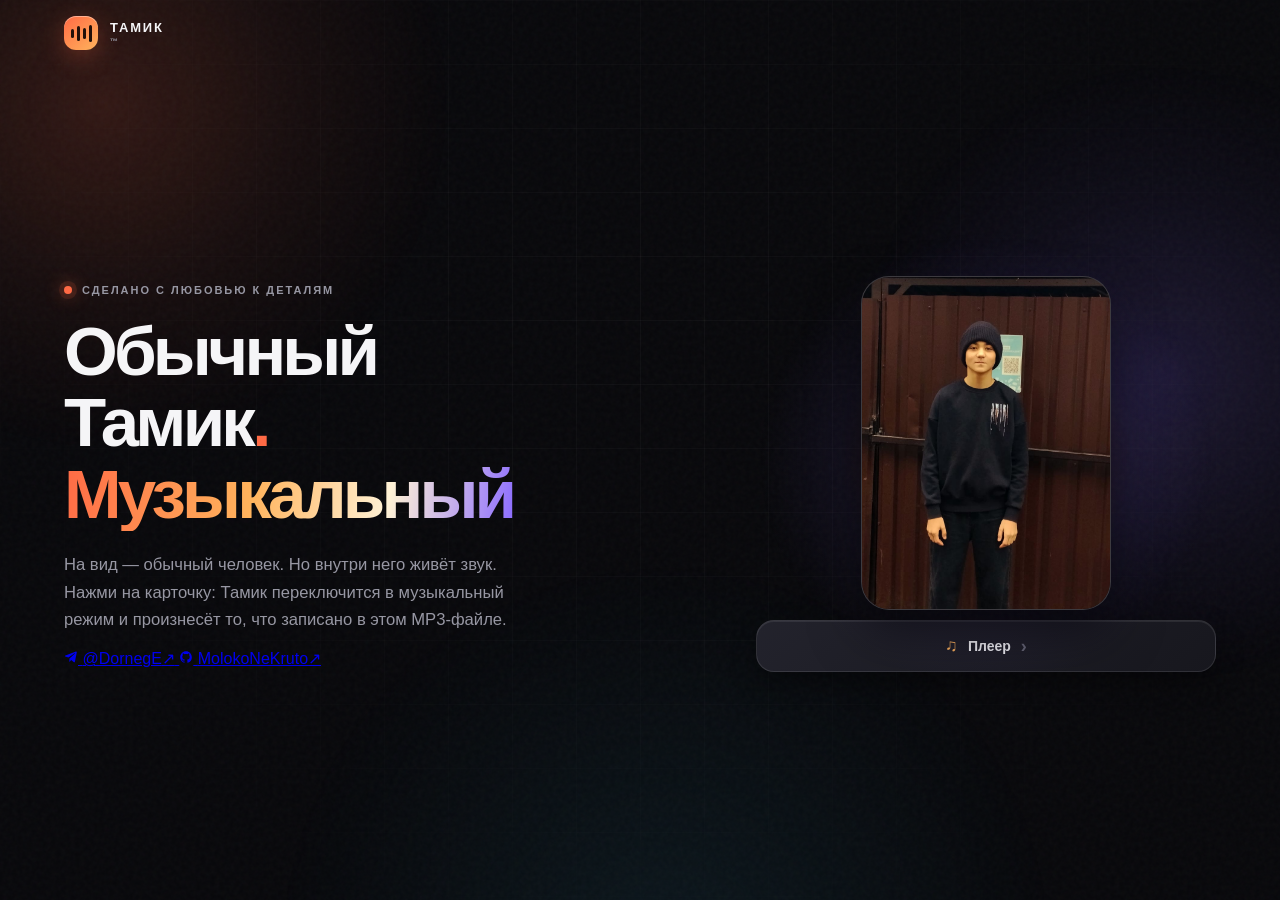
==== commit 680beaae: "Publish approved variant A: index.html" ====
--- a/index.html
+++ b/index.html
@@ -2,123 +2,108 @@
 <html lang="ru">
 <head>
   <meta charset="utf-8" />
-  <meta name="viewport" content="width=device-width, initial-scale=1, viewport-fit=cover, maximum-scale=1" />
+  <meta name="viewport" content="width=device-width, initial-scale=1, viewport-fit=cover" />
   <meta name="theme-color" content="#08080b" />
-  <meta name="description" content="Обычный портрет, в котором живёт ещё одно состояние человека. Прикосновение — и кадр обретает голос. Это место, где фотография отвечает." />
-  <title>Голос в кадре — звуковой режим</title>
-  <link rel="icon" href="data:image/svg+xml,%3Csvg xmlns='http://www.w3.org/2000/svg' viewBox='0 0 64 64'%3E%3Crect width='64' height='64' rx='18' fill='%23ff6a45'/%3E%3Cg fill='%23221009'%3E%3Crect x='16' y='26' width='6' height='12' rx='3'/%3E%3Crect x='27' y='20' width='6' height='24' rx='3'/%3E%3Crect x='38' y='24' width='6' height='16' rx='3'/%3E%3C/g%3E%3C/svg%3E" />
-  <link rel="preconnect" href="https://fonts.googleapis.com" />
-  <link rel="preconnect" href="https://fonts.gstatic.com" crossorigin />
-  <link href="https://fonts.googleapis.com/css2?family=Inter:wght@400;500;600;700;800;900&display=swap" rel="stylesheet" />
+  <meta name="description" content="Тамик — обычный до нажатия, музыкальный после. Интерактивный 3D-опыт со звуком." />
+  <title>Тамик — звуковой режим</title>
+  <link rel="icon" href="data:image/svg+xml,%3Csvg xmlns='http://www.w3.org/2000/svg' viewBox='0 0 64 64'%3E%3Crect width='64' height='64' rx='18' fill='%23ff6a45'/%3E%3Cg fill='%23221009'%3E%3Crect x='16' y='24' width='6' height='16' rx='3'/%3E%3Crect x='27' y='18' width='6' height='28' rx='3'/%3E%3Crect x='38' y='22' width='6' height='20' rx='3'/%3E%3C/g%3E%3C/svg%3E" />
   <link rel="preload" as="image" href="assets/tamic-calm-card.jpg" />
   <link rel="preload" as="video" href="assets/tamic-on.mp4" type="video/mp4" />
-  <link rel="stylesheet" href="styles.css?v=4" />
+  <link rel="stylesheet" href="styles.css?v=8" />
 </head>
 <body>
   <div class="background" aria-hidden="true">
-    <div class="mesh mesh-1"></div>
-    <div class="mesh mesh-2"></div>
-    <div class="mesh mesh-3"></div>
-    <div class="grid"></div>
-    <div class="grain"></div>
+    <div class="mesh mesh-1"></div><div class="mesh mesh-2"></div><div class="mesh mesh-3"></div>
+    <div class="grid"></div><div class="grain"></div>
   </div>
 
   <div class="app">
     <header class="nav">
       <div class="brand">
         <span class="brand-mark" aria-hidden="true"><i></i><i></i><i></i><i></i></span>
-        <span class="brand-name">ГОЛОС<span>В КАДРЕ</span></span>
+        <span class="brand-name">ТАМИК<span>™</span></span>
       </div>
-      <a class="author-link" href="https://t.me/DornegE" target="_blank" rel="noopener noreferrer"
-         aria-label="Автор проекта в Телеграме">@DornegE <span aria-hidden="true">↗</span></a>
     </header>
 
     <main class="screen">
       <section class="intro">
-        <div class="eyebrow">
-          <span class="eyebrow-dot" aria-hidden="true"></span>
-          сделано с любовью к деталям
-        </div>
+        <div class="eyebrow"><span class="eyebrow-dot" aria-hidden="true"></span>сделано с любовью к деталям</div>
 
         <h1 class="hero-title">
-          <span class="title-line">Голос</span>
-          <span class="title-line">в кадре<span class="accent-dot">.</span></span>
-          <span class="title-line title-line--gradient">Ответь ему</span>
+          <span class="title-line">Обычный</span>
+          <span class="title-line">Тамик<span class="accent-dot">.</span></span>
+          <span class="title-line title-line--gradient">Музыкальный</span>
         </h1>
 
         <p class="hero-text">
-          Обычный портрет, в котором живёт ещё одно состояние человека.
-          Прикосновение — и кадр обретает голос, переставая быть просто изображением.
+          На вид — обычный человек. Но внутри него живёт звук.<br />
+          Нажми на карточку: Тамик переключится в музыкальный<br />
+          режим и произнесёт то, что записано в этом MP3-файле.
         </p>
 
-        <p class="hero-lore">
-          В каждом кадре спит голос, который ждёт своего часа.<br />
-          Прикосновение снимает с него тишину — и человек заговаривает.<br />
-          Так начинается серия: кадр за кадром, голос за голосом.<br />
-          Скоро среди них будет и твой человек.
-        </p>
-
-        <a class="site-link" href="https://molokonekruto.github.io/tamic/">molokonekruto.github.io/tamic/</a>
+        <div class="author-list" aria-label="Автор и репозиторий">
+          <a class="author-chip" href="https://t.me/DornegE" target="_blank" rel="noopener noreferrer" aria-label="Автор в Телеграме">
+            <svg viewBox="0 0 24 24" width="14" height="14" fill="currentColor" aria-hidden="true"><path d="M21.9 4.3 18.7 20c-.2 1-.8 1.3-1.7.8l-4.7-3.5-2.3 2.2c-.3.3-.5.5-1 .5l.4-5.6 9.4-8.5c.4-.4-.1-.6-.6-.3L7.6 12.8 2.3 11c-1-.3-1-1 .2-1.5l18-6.9c.8-.3 1.5.2 1.4 1.7Z"/></svg>
+            <span>@DornegE</span><span aria-hidden="true">↗</span>
+          </a>
+          <a class="author-chip" href="https://github.com/MolokoNeKruto" target="_blank" rel="noopener noreferrer" aria-label="Репозиторий на GitHub">
+            <svg viewBox="0 0 24 24" width="14" height="14" fill="currentColor" aria-hidden="true"><path d="M12 2C6.5 2 2 6.6 2 12.3c0 4.5 2.9 8.4 6.8 9.7.5.1.7-.2.7-.5v-1.9c-2.8.6-3.4-1.2-3.4-1.2-.4-1.2-1.1-1.5-1.1-1.5-.9-.6.1-.6.1-.6 1 .1 1.5 1 1.5 1 .9 1.6 2.4 1.1 3 .9.1-.7.4-1.1.7-1.4-2.3-.3-4.7-1.2-4.7-5.2 0-1.2.4-2.1 1-2.8-.1-.3-.4-1.3.1-2.7 0 0 .9-.3 2.8 1a9.5 9.5 0 0 1 5 0c2-1.3 2.8-1 2.8-1 .5 1.4.2 2.4.1 2.7.6.7 1 1.6 1 2.8 0 4-2.4 4.9-4.7 5.2.4.3.7.9.7 1.9v2.8c0 .3.2.6.7.5A10.2 10.2 0 0 0 22 12.3C22 6.6 17.5 2 12 2Z"/></svg>
+            <span>MolokoNeKruto</span><span aria-hidden="true">↗</span>
+          </a>
+        </div>
       </section>
 
       <section class="stage" id="stage">
         <div class="stage-aura" aria-hidden="true"></div>
 
-        <button class="tamic-frame" id="tamicFrame" type="button" aria-pressed="false"
-                aria-label="Нажмите, чтобы кадр заговорил">
-          <img class="tamic-still" id="tamicStill" src="assets/tamic-calm-card.jpg" alt="Каждый кадр хранит голос" draggable="false" />
+        <button class="tamic-frame" id="tamicFrame" type="button" aria-pressed="false" aria-label="Нажмите, чтобы переключить Тамика в музыкальный режим">
+          <img class="tamic-still" id="tamicStill" src="assets/tamic-calm-card.jpg" alt="Обычный Тамик" draggable="false" />
           <video class="tamic-video" id="tamicVideo" src="assets/tamic-on.mp4" muted playsinline preload="auto"></video>
         </button>
 
         <button class="player-toggle" id="playerToggle" type="button" aria-expanded="false" aria-controls="player">
-          <span class="player-toggle-icon" aria-hidden="true">♫</span>
-          <span>Плеер</span>
-          <span class="player-toggle-arrow" aria-hidden="true">›</span>
+          <span class="player-toggle-icon" aria-hidden="true">♫</span><span>Плеер</span><span class="player-toggle-arrow" aria-hidden="true">›</span>
         </button>
 
         <div class="player-wrap" id="playerWrap">
           <section class="player" id="player" aria-label="Аудиоплеер" aria-hidden="true">
             <div class="player-head">
               <span class="player-kicker">СЕЙЧАС ИГРАЕТ</span>
-              <h2 class="player-title">Голос в кадре</h2>
+              <h2 class="player-title" id="playerTitle">Тамик</h2>
             </div>
 
             <div class="visualizer" id="visualizer" aria-hidden="true"></div>
 
             <div class="player-timeline">
               <span class="time" id="time">0:00</span>
-              <div class="progress" id="progress" role="slider" tabindex="0"
-                   aria-label="Позиция воспроизведения" aria-valuemin="0" aria-valuemax="100" aria-valuenow="0">
+              <div class="progress" id="progress" role="slider" tabindex="0" aria-label="Позиция воспроизведения" aria-valuemin="0" aria-valuemax="100" aria-valuenow="0">
                 <span class="progress-track"><span class="progress-fill" id="progressFill"></span></span>
               </div>
               <span class="time" id="duration">0:00</span>
             </div>
 
             <div class="player-foot">
-              <button class="btn btn-primary play-btn" id="playBtn" type="button" aria-pressed="false">
-                <span class="btn-symbol" id="playIcon" aria-hidden="true">▶</span>
-                <span id="playLabel">Включить звук</span>
-              </button>
-              <button class="icon-btn gear-btn" id="gearBtn" type="button" aria-label="Настройки звука"
-                      aria-expanded="false" aria-controls="soundMenu">
-                <span id="gearIcon" aria-hidden="true">⚙</span>
-              </button>
+              <div class="play-stack" id="playStack">
+                <button class="btn btn-primary play-state play-on" id="playBtn" type="button" aria-pressed="false"><span class="btn-symbol" aria-hidden="true">▶</span><span>Включить звук</span></button>
+                <button class="btn btn-primary play-state play-off" id="pauseBtn" type="button" aria-label="Пауза"><span class="btn-symbol" aria-hidden="true">Ⅱ</span><span>Пауза</span></button>
+              </div>
+              <button class="icon-btn gear-btn" id="gearBtn" type="button" aria-label="Настройки плеера" aria-expanded="false" aria-controls="soundMenu"><span id="gearIcon" aria-hidden="true">⚙</span></button>
             </div>
 
             <div class="sound-menu" id="soundMenu" aria-hidden="true">
               <strong class="sound-menu-title">Звук</strong>
-
-              <div class="speed-row" id="speedRow" aria-label="Скорость воспроизведения">
-                <button type="button" data-speed="0.5">0,5×</button>
-                <button type="button" data-speed="1" class="active">1×</button>
-                <button type="button" data-speed="1.5">1,5×</button>
-                <button type="button" data-speed="2">2×</button>
+              <div class="field">
+                <label class="file-btn small" for="soundFile">Выбрать аудиофайл</label>
+                <input type="file" id="soundFile" accept="audio/*" hidden />
+                <button class="sound-reset" id="soundReset" type="button" hidden>Вернуть оригинальный звук</button>
               </div>
-
-              <label class="file-btn" for="soundFile">Выбрать аудиофайл</label>
-              <input type="file" id="soundFile" accept="audio/*" hidden />
-              <button class="sound-reset" id="soundReset" type="button">Вернуть оригинальный звук</button>
-              <span class="sound-name" id="soundName">Сейчас: голос в кадре</span>
+              <div class="field">
+                <span class="field-label">Скорость</span>
+                <div class="speed-row" id="speedRow">
+                  <button type="button" data-speed="0.5">0,5×</button><button type="button" data-speed="1" class="active">1×</button><button type="button" data-speed="1.5">1,5×</button><button type="button" data-speed="2">2×</button>
+                </div>
+              </div>
+              <span class="sound-name" id="soundName">Сейчас: Тамик</span>
             </div>
 
             <audio id="audio" src="assets/tamic-voice.mp3" preload="metadata" playsinline webkit-playsinline></audio>
@@ -128,6 +113,7 @@
     </main>
   </div>
 
-  <script src="app.js?v=4" defer></script>
+  <div class="toast" id="toast" role="status" aria-live="polite"></div>
+  <script src="app.js?v=8" defer></script>
 </body>
 </html>
--- a/styles.css
+++ b/styles.css
@@ -1,7 +1,8 @@
 /* ============================================================
-   ТАМИК — SOUND EDITION
-   Один экран, без скролла. Переход Тамика — готовое видео.
-   Панели «вытекают» из своих кнопок через clip-path.
+   ГОЛОС В КАДРЕ
+   Один экран. Панели вытекают из точки нажатия
+   (genie-идея HyperOS: пружина + круговой разрез + провал кнопки).
+   Переход кадра — заранее снятое видео.
    ============================================================ */
 
 :root {
@@ -17,7 +18,8 @@
   --r-sm: 12px;
   --r-md: 18px;
   --r-lg: 28px;
-  --fluid: cubic-bezier(.16, 1, .3, 1);
+  --spring: cubic-bezier(.22, 1.28, .32, 1);
+  --soft: cubic-bezier(.16, 1, .3, 1);
 }
 
 *, *::before, *::after { box-sizing: border-box; }
@@ -28,7 +30,7 @@
   -webkit-font-smoothing: antialiased;
 }
 button { font: inherit; touch-action: manipulation; -webkit-tap-highlight-color: transparent; }
-button:focus-visible { outline: 2px solid var(--cyan); outline-offset: 4px; }
+button:focus-visible, a:focus-visible { outline: 2px solid var(--cyan); outline-offset: 4px; }
 
 /* ---------- Фон ---------- */
 .background { position: fixed; inset: 0; z-index: 0; overflow: hidden; pointer-events: none; }
@@ -68,7 +70,7 @@
 /* ---------- Каркас ---------- */
 .app { position: relative; z-index: 2; height: 100dvh; display: flex; flex-direction: column; }
 .nav {
-  flex: none; height: 76px; display: flex; align-items: center;
+  flex: none; height: 66px; display: flex; align-items: center; justify-content: space-between;
   padding: 0 clamp(18px, 5vw, 72px);
 }
 .brand { display: inline-flex; align-items: center; gap: 12px; }
@@ -83,26 +85,35 @@
 .brand-mark i:nth-child(3) { animation-delay: .3s; height: 11px; }
 .brand-mark i:nth-child(4) { animation-delay: .45s; height: 17px; }
 @keyframes eqBar { to { height: 5px; } }
-.brand-name { font-weight: 800; font-size: 15px; letter-spacing: .16em; }
-.brand-name span { font-size: 9px; vertical-align: super; color: var(--muted); margin-left: 2px; }
+.brand-name { font-weight: 800; font-size: 13px; letter-spacing: .14em; }
+.brand-name span { display: block; font-size: 8px; letter-spacing: .22em; color: var(--muted); margin-top: 2px; }
+.author-link {
+  display: inline-flex; align-items: center; gap: 6px;
+  padding: 9px 14px; border-radius: 100px; border: 1px solid var(--stroke);
+  background: rgba(255,255,255,.04); color: var(--muted);
+  font-size: 11px; font-weight: 600; letter-spacing: .05em;
+  transition: transform .35s var(--spring), border-color .3s ease, color .3s ease;
+}
+.author-link:hover { transform: translateY(-2px); color: var(--accent-2); border-color: rgba(255,106,69,.4); }
+.author-link:active { transform: scale(.95); }
 
 .screen {
   flex: 1; min-height: 0; display: grid;
-  grid-template-columns: minmax(0, 1fr) minmax(0, 1fr);
-  align-items: center; gap: clamp(20px, 5vw, 80px);
-  padding: 0 clamp(18px, 5vw, 72px) 3vh;
+  grid-template-columns: minmax(0, 1fr) minmax(0, 460px);
+  align-items: center; gap: clamp(24px, 5vw, 80px);
+  padding: 0 clamp(18px, 5vw, 72px) 2vh;
 }
 
 /* ---------- Текст ---------- */
 .eyebrow {
-  display: inline-flex; align-items: center; gap: 10px; margin-bottom: 22px;
-  font-size: 11px; font-weight: 700; letter-spacing: .2em; text-transform: uppercase; color: var(--muted);
+  display: inline-flex; align-items: center; gap: 10px; margin-bottom: 20px;
+  font-size: 11px; font-weight: 700; letter-spacing: .18em; text-transform: uppercase; color: var(--muted);
 }
 .eyebrow-dot {
   width: 8px; height: 8px; border-radius: 50%; background: var(--accent);
   box-shadow: 0 0 0 5px rgba(255,106,69,.12), 0 0 18px var(--accent);
 }
-.hero-title { margin: 0 0 22px; font-size: clamp(42px, 5.6vw, 86px); line-height: 1.04; letter-spacing: -.055em; font-weight: 800; }
+.hero-title { margin: 0 0 20px; font-size: clamp(42px, 5.4vw, 82px); line-height: 1.04; letter-spacing: -.055em; font-weight: 800; }
 .title-line { display: block; }
 .title-line--gradient {
   width: fit-content;
@@ -110,70 +121,72 @@
   -webkit-background-clip: text; background-clip: text; color: transparent;
 }
 .accent-dot { color: var(--accent); }
-.hero-text { max-width: 500px; margin: 0; font-size: clamp(14px, 1.3vw, 17px); line-height: 1.65; color: var(--muted); }
-
-/* ---------- Сцена ---------- */
-.stage { position: relative; height: 100%; display: flex; flex-direction: column; align-items: center; justify-content: center; }
+.hero-text { max-width: 500px; margin: 0 0 16px; font-size: clamp(14px, 1.3vw, 17px); line-height: 1.65; color: var(--muted); }
+.hero-lore { max-width: 500px; margin: 0 0 18px; font-size: 12px; line-height: 1.7; color: var(--muted-2); }
+.site-link { font-size: 11px; letter-spacing: .04em; color: var(--accent-2); opacity: .8; transition: opacity .3s ease; }
+.site-link:hover { opacity: 1; }
+
+/* ---------- Кадр ---------- */
+.stage { position: relative; display: flex; flex-direction: column; align-items: center; width: 100%; }
 .stage-aura {
-  position: absolute; width: 90%; aspect-ratio: 1; border-radius: 50%; pointer-events: none;
+  position: absolute; top: -12%; width: 100%; aspect-ratio: 1; border-radius: 50%; pointer-events: none;
   background: radial-gradient(circle, rgba(255,106,69,.16), rgba(139,108,255,.07) 45%, transparent 70%);
 }
-body.tamic-on .stage-aura { opacity: 1; }
-
 .tamic-frame {
   position: relative; display: block; padding: 0; margin: 0;
-  width: min(30vw, 360px); aspect-ratio: 3 / 4; overflow: hidden;
+  width: min(100%, 250px); aspect-ratio: 3 / 4; overflow: hidden;
   border: 1px solid rgba(255,255,255,.16); border-radius: var(--r-lg);
   background: #17141a; cursor: pointer;
   box-shadow: 0 24px 50px rgba(0,0,0,.5), inset 0 1px 0 rgba(255,255,255,.18);
-  transition: scale .25s var(--fluid);
-}
-.tamic-frame:active { scale: .98; }
-.tamic-still, .tamic-video {
-  position: absolute; inset: 0; width: 100%; height: 100%; object-fit: cover; display: block;
-}
+  transition: transform .45s var(--spring);
+}
+.tamic-frame:active { transform: scale(.96); }
+.tamic-still, .tamic-video { position: absolute; inset: 0; width: 100%; height: 100%; object-fit: cover; display: block; }
 .tamic-video { opacity: 0; pointer-events: none; }
 .tamic-frame.is-animating .tamic-video { opacity: 1; }
 
-/* Кнопка плеера — большая, «нативная», с живым откликом */
+/* Кнопка плеера: ширина как у плеера, высота как у обычной кнопки */
 .player-toggle {
-  position: relative; z-index: 11;
-  display: inline-flex; align-items: center; justify-content: center; gap: 10px;
-  min-height: 56px; margin-top: 16px; padding: 0 22px;
-  border: 1px solid rgba(255,255,255,.16); border-radius: var(--r-md);
-  background: rgba(28,28,36,.9); color: var(--text);
-  font-size: 14px; font-weight: 700; cursor: pointer;
+  display: flex; align-items: center; justify-content: center; gap: 10px;
+  width: 100%; min-height: 52px; margin-top: 10px; padding: 0 22px;
+  border: 1px solid var(--stroke); border-radius: var(--r-md);
+  background: linear-gradient(140deg, rgba(36,36,46,.96), rgba(24,24,31,.96));
+  color: var(--text); font-size: 14px; font-weight: 700; cursor: pointer;
   box-shadow: 0 10px 26px rgba(0,0,0,.35), inset 0 1px 0 rgba(255,255,255,.08);
-  transition: transform .35s var(--fluid), background .3s ease, border-color .3s ease;
-}
-.player-toggle:hover { transform: translateY(-2px); background: rgba(38,38,48,.95); }
-.player-toggle:active { transform: scale(.97); }
-.player-toggle[aria-expanded="true"] { border-color: rgba(255,106,69,.45); background: rgba(48,28,24,.95); }
+  transition: transform .4s var(--spring), border-color .3s ease, background .3s ease;
+}
+.player-toggle:hover { transform: translateY(-2px); border-color: var(--stroke-strong, rgba(255,255,255,.18)); }
+.player-toggle:active { transform: scale(.965) translateY(2px); }
+.player-toggle[aria-expanded="true"] { border-color: rgba(255,106,69,.45); background: linear-gradient(140deg, rgba(56,31,26,.96), rgba(30,22,25,.96)); }
 .player-toggle-icon { color: var(--accent-2); font-size: 17px; }
-.player-toggle-arrow { color: var(--muted-2); font-size: 13px; transition: transform .4s var(--fluid); }
-.player-toggle[aria-expanded="true"] .player-toggle-arrow { transform: rotate(180deg); }
-
-/* ---------- Плеер: вытекает из кнопки вниз-вверх ---------- */
+.player-toggle-arrow { color: var(--muted-2); font-size: 18px; line-height: 1; transition: transform .45s var(--spring); }
+.player-toggle[aria-expanded="true"] .player-toggle-arrow { transform: rotate(90deg); }
+
+/* ---------- Плеер вытекает из точки нажатия ---------- */
+.player-wrap {
+  width: 100%; display: grid; grid-template-rows: 0fr; opacity: 0;
+  transition: grid-template-rows .6s var(--spring), opacity .35s ease;
+}
+.player-wrap.open { grid-template-rows: 1fr; opacity: 1; }
 .player {
-  position: absolute; left: 0; right: 0; bottom: 112px; z-index: 10;
-  max-height: calc(100dvh - 150px); padding: 22px clamp(18px, 2.5vw, 28px) 20px;
-  border: 1px solid var(--stroke); border-radius: var(--r-lg);
+  min-height: 0; overflow: hidden; position: relative;
+  margin-top: 0; padding: 0 20px;
+  border: 0 solid transparent; border-radius: var(--r-lg);
   background: linear-gradient(150deg, rgba(32,32,41,.98), rgba(18,18,24,.99));
-  box-shadow: 0 24px 70px rgba(0,0,0,.6);
-  transform-origin: bottom center;
-  clip-path: inset(100% 0 0 0 round var(--r-lg));
-  transform: translateY(22px) scale(.97); opacity: 0; pointer-events: none;
-  transition: clip-path .6s var(--fluid), transform .6s var(--fluid), opacity .3s ease;
-}
-.player.open {
-  clip-path: inset(0 0 0 0 round var(--r-lg));
-  transform: none; opacity: 1; pointer-events: auto;
-}
-.player-head { display: flex; flex-direction: column; gap: 5px; }
+  box-shadow: 0 24px 70px rgba(0,0,0,.55);
+  clip-path: circle(0px at var(--ox, 50%) var(--oy, 0%));
+  transform: scale(.92); transform-origin: var(--ox, 50%) var(--oy, 0%);
+  transition: clip-path .62s var(--spring), transform .62s var(--spring), margin-top .6s var(--spring), padding .6s var(--spring), border-width .6s ease;
+}
+.player-wrap.open .player {
+  margin-top: 10px; padding: 18px 20px 16px; border-width: 1px; border-color: var(--stroke);
+  clip-path: circle(160% at var(--ox, 50%) var(--oy, 0%)); transform: none;
+}
+.player-head { display: flex; flex-direction: column; gap: 4px; }
 .player-kicker { font-size: 10px; font-weight: 800; letter-spacing: .22em; color: var(--accent); }
-.player-title { font-size: clamp(18px, 2vw, 23px); font-weight: 700; letter-spacing: -.03em; margin: 0; }
-
-.visualizer { display: flex; align-items: flex-end; gap: 3px; height: 92px; margin: 18px 0 14px; padding: 0 2px; }
+.player-title { font-size: 18px; font-weight: 700; letter-spacing: -.03em; margin: 0; }
+
+.visualizer { display: flex; align-items: flex-end; gap: 3px; height: 70px; margin: 14px 0 12px; padding: 0 2px; }
 .visualizer .bar {
   flex: 1; min-width: 2px; border-radius: 4px 4px 2px 2px; height: 100%;
   transform: scaleY(var(--h, .08)); transform-origin: bottom;
@@ -182,14 +195,11 @@
 }
 body.audio-on .visualizer .bar { opacity: 1; }
 
-.player-timeline { display: flex; align-items: center; gap: 10px; }
-.time { font-size: 11px; font-weight: 600; color: var(--muted-2); font-variant-numeric: tabular-nums; min-width: 34px; }
+.player-timeline { display: flex; align-items: center; gap: 8px; }
+.time { font-size: 10px; font-weight: 600; color: var(--muted-2); font-variant-numeric: tabular-nums; min-width: 32px; }
 .time:last-child { text-align: right; }
-.progress { flex: 1; height: 34px; display: flex; align-items: center; cursor: pointer; touch-action: none; outline: none; }
-.progress-track {
-  position: relative; display: block; width: 100%; height: 5px; border-radius: 6px;
-  background: rgba(255,255,255,.12); transition: height .2s ease;
-}
+.progress { flex: 1; height: 32px; display: flex; align-items: center; cursor: pointer; touch-action: none; outline: none; }
+.progress-track { position: relative; display: block; width: 100%; height: 5px; border-radius: 6px; background: rgba(255,255,255,.12); transition: height .2s ease; }
 .progress:hover .progress-track, .progress.is-dragging .progress-track, .progress:focus-visible .progress-track { height: 8px; }
 .progress:focus-visible { outline: 2px solid var(--cyan); outline-offset: 2px; border-radius: var(--r-sm); }
 .progress-fill {
@@ -200,96 +210,95 @@
 .progress.is-dragging .progress-fill { transition: none; }
 .progress-fill::after {
   content: ""; position: absolute; right: -6px; top: 50%; width: 12px; height: 12px;
-  border-radius: 50%; background: #fff; transform: translateY(-50%) scale(0);
-  transition: transform .2s var(--fluid);
+  border-radius: 50%; background: #fff; transform: translateY(-50%) scale(0); transition: transform .2s var(--spring);
 }
 .progress:hover .progress-fill::after, .progress.is-dragging .progress-fill::after,
 .progress:focus-visible .progress-fill::after { transform: translateY(-50%) scale(1); }
 
-.player-foot { display: flex; align-items: center; gap: 10px; margin-top: 12px; }
+.player-foot { display: flex; align-items: center; gap: 10px; margin-top: 10px; }
 .btn, .play-btn {
   display: inline-flex; align-items: center; justify-content: center; gap: 10px;
-  min-height: 50px; padding: 0 14px; border-radius: var(--r-md);
+  min-height: 48px; padding: 0 14px; border-radius: var(--r-md);
   font-size: 13px; font-weight: 700; cursor: pointer; border: 1px solid transparent;
-  transition: transform .3s var(--fluid), box-shadow .3s ease;
+  transition: transform .3s var(--spring), box-shadow .3s ease;
 }
 .play-btn { flex: 0 1 auto; }
 .btn:hover, .play-btn:hover { transform: translateY(-2px); }
-.btn:active, .play-btn:active { transform: scale(.98); }
+.btn:active, .play-btn:active { transform: scale(.97); }
 .btn-primary {
   color: #1b0c06; background: linear-gradient(120deg, #ff8a5c, var(--accent) 55%, #ff9a6a);
   box-shadow: 0 10px 24px rgba(255,106,69,.26), inset 0 1px 0 rgba(255,255,255,.5);
 }
-.btn-symbol {
-  width: 20px; height: 20px; flex: none; display: grid; place-items: center;
-  border-radius: var(--r-sm); background: rgba(0,0,0,.12); font-size: 11px;
-}
+.btn-symbol { width: 20px; height: 20px; flex: none; display: grid; place-items: center; border-radius: var(--r-sm); background: rgba(0,0,0,.12); font-size: 11px; }
 .icon-btn {
   width: 44px; height: 44px; flex: none; border-radius: var(--r-sm);
-  display: grid; place-items: center; cursor: pointer;
-  border: 1px solid var(--stroke); background: rgba(255,255,255,.05);
-  color: var(--text); font-size: 17px;
-  transition: transform .3s var(--fluid), background .3s ease, border-color .3s ease;
+  display: grid; place-items: center; cursor: pointer; font-size: 17px;
+  border: 1px solid var(--stroke); background: rgba(255,255,255,.05); color: var(--text);
+  transition: transform .3s var(--spring), background .3s ease, border-color .3s ease;
 }
 .icon-btn:hover { transform: translateY(-2px); background: rgba(255,255,255,.1); }
-.icon-btn:active { transform: scale(.94); }
+.icon-btn:active { transform: scale(.93); }
 .gear-btn[aria-expanded="true"] { color: var(--accent-2); border-color: rgba(255,106,69,.45); }
 
-/* ---------- Меню звука: вытекает из шестерёнки ---------- */
+/* ---------- Меню звука вытекает из шестерёнки ---------- */
 .sound-menu {
-  position: absolute; right: clamp(18px, 2.5vw, 28px); bottom: 74px; z-index: 20;
-  width: min(280px, calc(100% - 36px)); padding: 16px;
+  position: absolute; right: 12px; bottom: 62px; z-index: 20;
+  width: min(290px, calc(100% - 24px)); padding: 16px;
   border: 1px solid var(--stroke); border-radius: var(--r-md);
   background: rgba(30,30,39,.99); box-shadow: 0 20px 50px rgba(0,0,0,.6);
-  transform-origin: bottom right;
-  clip-path: circle(0% at 100% 100%); opacity: 0; pointer-events: none;
-  transition: clip-path .55s var(--fluid), opacity .25s ease;
-}
-.sound-menu.open { clip-path: circle(150% at 100% 100%); opacity: 1; pointer-events: auto; }
-.sound-menu-title {
-  display: block; margin-bottom: 12px; font-size: 11px; letter-spacing: .12em;
-  text-transform: uppercase; color: var(--muted);
-}
+  transform-origin: var(--mx, 100%) var(--my, 100%);
+  clip-path: circle(0px at var(--mx, 100%) var(--my, 100%));
+  opacity: 0; pointer-events: none;
+  transition: clip-path .55s var(--spring), opacity .25s ease;
+}
+.sound-menu.open { clip-path: circle(150% at var(--mx, 100%) var(--my, 100%)); opacity: 1; pointer-events: auto; }
+.sound-menu-title { display: block; margin-bottom: 12px; font-size: 11px; letter-spacing: .12em; text-transform: uppercase; color: var(--muted); }
+.speed-row { display: grid; grid-template-columns: repeat(4, 1fr); gap: 6px; margin-bottom: 10px; }
+.speed-row button {
+  min-height: 36px; border-radius: var(--r-sm); border: 1px solid var(--stroke);
+  background: rgba(255,255,255,.04); color: var(--muted); font-size: 12px; font-weight: 700; cursor: pointer;
+  transition: transform .3s var(--spring), color .3s ease, border-color .3s ease;
+}
+.speed-row button:active { transform: scale(.93); }
+.speed-row button.active { color: #1b0c06; border-color: transparent; background: linear-gradient(140deg, #ff9a6a, var(--accent)); }
 .file-btn, .sound-reset {
   display: flex; align-items: center; justify-content: center; width: 100%;
-  min-height: 44px; margin-bottom: 8px; border-radius: var(--r-sm); cursor: pointer;
-  font-size: 13px; font-weight: 600;
+  min-height: 42px; margin-bottom: 8px; border-radius: var(--r-sm); cursor: pointer;
+  font-size: 12px; font-weight: 600;
 }
 .file-btn { background: rgba(255,106,69,.16); border: 1px solid rgba(255,106,69,.35); color: #ffd2bb; }
 .sound-reset { background: rgba(255,255,255,.05); border: 1px solid var(--stroke); color: var(--muted); }
-.sound-name { display: block; margin-top: 4px; font-size: 11px; color: var(--muted-2); overflow: hidden; text-overflow: ellipsis; white-space: nowrap; }
+.sound-name { display: block; margin-top: 4px; font-size: 10px; color: var(--muted-2); overflow: hidden; text-overflow: ellipsis; white-space: nowrap; }
 
 /* ---------- Адаптив ---------- */
 @media (max-width: 900px) {
-  .screen { gap: 24px; }
-  .tamic-frame { width: min(34vw, 320px); }
+  .screen { grid-template-columns: minmax(0, 1fr) minmax(0, 340px); gap: 24px; }
 }
 @media (max-width: 700px) {
-  .nav { height: 60px; }
-  .screen {
-    grid-template-columns: 1fr; align-content: center; gap: 16px;
-    padding: 0 18px 16px; text-align: center;
-  }
+  .nav { height: 54px; }
+  .author-link { padding: 7px 10px; font-size: 10px; }
+  .screen { grid-template-columns: 1fr; align-content: center; gap: 12px; padding: 0 18px 12px; text-align: center; }
   .intro { display: flex; flex-direction: column; align-items: center; }
-  .eyebrow { margin-bottom: 12px; }
-  .hero-title { font-size: clamp(36px, 10vw, 54px); margin-bottom: 12px; }
-  .hero-text { font-size: 13px; max-width: 340px; }
-  .stage { justify-content: flex-start; }
-  .tamic-frame { width: min(62vw, 270px); }
-  .player-toggle { min-height: 54px; }
-  .player { padding: 18px 18px 16px; }
-  .visualizer { height: 76px; margin: 14px 0 12px; }
-  .sound-menu { right: 18px; bottom: 70px; width: min(260px, calc(100% - 36px)); }
+  .eyebrow { margin-bottom: 8px; font-size: 10px; }
+  .hero-title { font-size: clamp(34px, 9vw, 50px); margin-bottom: 10px; }
+  .hero-text { font-size: 12px; line-height: 1.5; margin-bottom: 0; }
+  .hero-lore { display: none; }
+  .site-link { display: none; }
+  .tamic-frame { width: min(52vw, 200px); }
+  .player-toggle { min-height: 48px; }
+  .player { padding: 0 14px; }
+  .player-wrap.open .player { padding: 14px 14px 12px; }
+  .visualizer { height: 56px; margin: 10px 0 8px; }
+  .player-title { font-size: 16px; }
+  .sound-menu { right: 10px; bottom: 56px; width: min(270px, calc(100% - 20px)); }
 }
 @media (max-height: 720px) {
-  .hero-text { display: none; }
-  .tamic-frame { width: min(50vw, 240px); }
-  .player { padding: 14px 16px 12px; }
-  .player-title { font-size: 17px; }
-  .visualizer { height: 46px; margin: 8px 0; }
-  .player-foot { margin-top: 8px; }
-  .btn, .play-btn { min-height: 44px; }
-  .icon-btn { width: 40px; height: 40px; }
+  .hero-lore, .site-link, .hero-text { display: none; }
+  .hero-title { font-size: clamp(30px, 8vw, 44px); }
+  .tamic-frame { width: min(42vw, 165px); }
+  .visualizer { height: 44px; margin: 8px 0; }
+  .player-head { gap: 2px; }
+  .player-title { font-size: 15px; }
 }
 @media (prefers-reduced-motion: reduce) {
   *, *::before, *::after { animation-duration: .01ms !important; transition-duration: .01ms !important; }
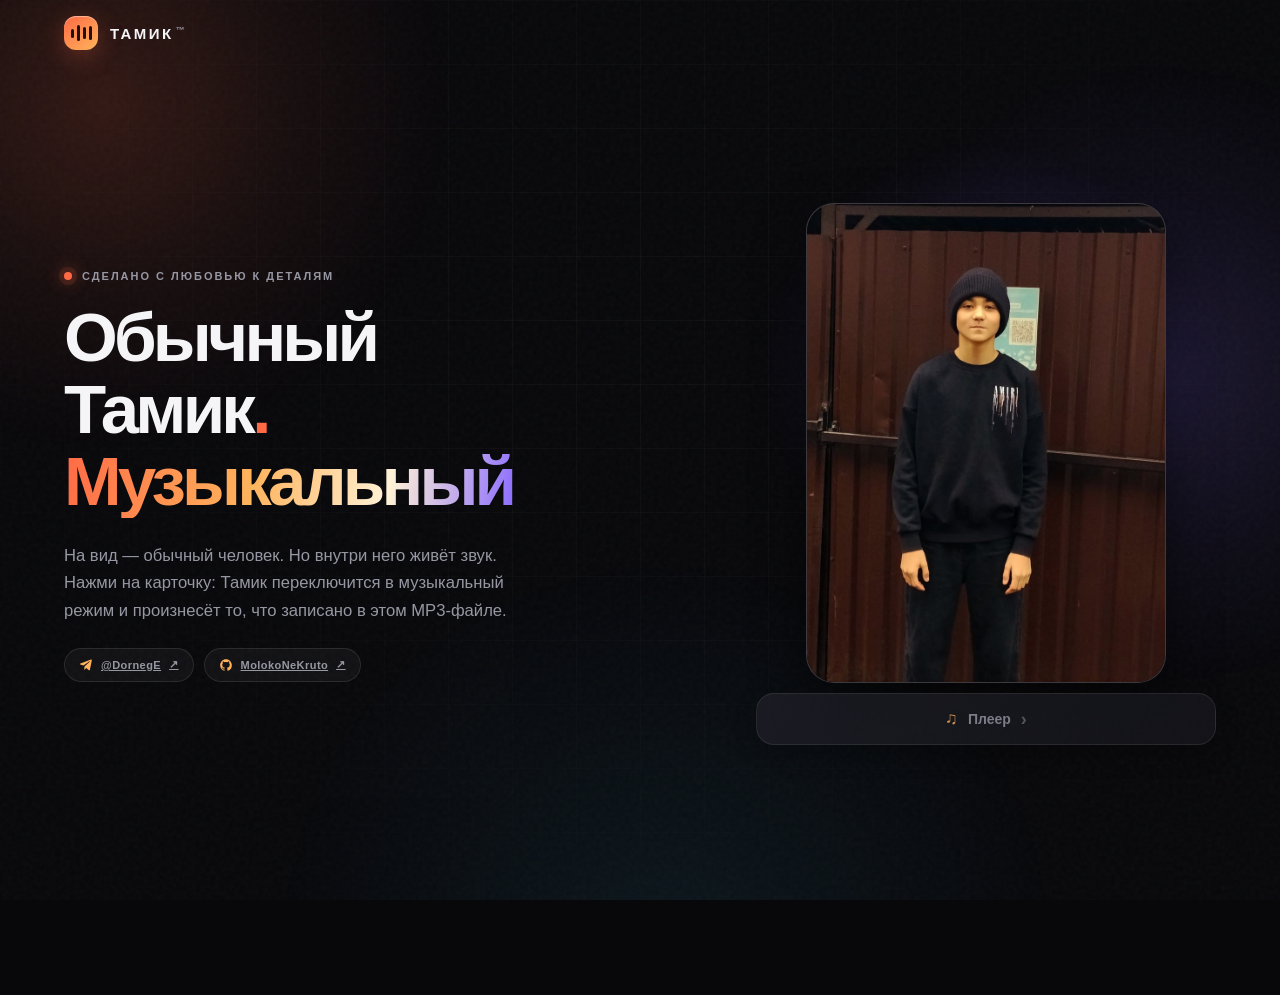
==== commit 0103bef2: "Polish: remove shine, unify buttons, faster return: index.html" ====
--- a/index.html
+++ b/index.html
@@ -27,21 +27,21 @@
 
     <main class="screen">
       <section class="intro">
-        <div class="eyebrow"><span class="eyebrow-dot" aria-hidden="true"></span>сделано с любовью к деталям</div>
+        <div class="eyebrow reveal"><span class="eyebrow-dot" aria-hidden="true"></span>сделано с любовью к деталям</div>
 
-        <h1 class="hero-title">
+        <h1 class="hero-title reveal">
           <span class="title-line">Обычный</span>
           <span class="title-line">Тамик<span class="accent-dot">.</span></span>
           <span class="title-line title-line--gradient">Музыкальный</span>
         </h1>
 
-        <p class="hero-text">
+        <p class="hero-text reveal">
           На вид — обычный человек. Но внутри него живёт звук.<br />
           Нажми на карточку: Тамик переключится в музыкальный<br />
           режим и произнесёт то, что записано в этом MP3-файле.
         </p>
 
-        <div class="author-list" aria-label="Автор и репозиторий">
+        <div class="author-list reveal" aria-label="Автор и репозиторий">
           <a class="author-chip" href="https://t.me/DornegE" target="_blank" rel="noopener noreferrer" aria-label="Автор в Телеграме">
             <svg viewBox="0 0 24 24" width="14" height="14" fill="currentColor" aria-hidden="true"><path d="M21.9 4.3 18.7 20c-.2 1-.8 1.3-1.7.8l-4.7-3.5-2.3 2.2c-.3.3-.5.5-1 .5l.4-5.6 9.4-8.5c.4-.4-.1-.6-.6-.3L7.6 12.8 2.3 11c-1-.3-1-1 .2-1.5l18-6.9c.8-.3 1.5.2 1.4 1.7Z"/></svg>
             <span>@DornegE</span><span aria-hidden="true">↗</span>
@@ -56,41 +56,43 @@
       <section class="stage" id="stage">
         <div class="stage-aura" aria-hidden="true"></div>
 
-        <button class="tamic-frame" id="tamicFrame" type="button" aria-pressed="false" aria-label="Нажмите, чтобы переключить Тамика в музыкальный режим">
+        <button class="tamic-frame reveal" id="tamicFrame" type="button" aria-pressed="false" aria-label="Нажмите, чтобы переключить Тамика в музыкальный режим">
           <img class="tamic-still" id="tamicStill" src="assets/tamic-calm-card.jpg" alt="Обычный Тамик" draggable="false" />
           <video class="tamic-video" id="tamicVideo" src="assets/tamic-on.mp4" muted playsinline preload="auto"></video>
         </button>
 
-        <button class="player-toggle" id="playerToggle" type="button" aria-expanded="false" aria-controls="player">
+        <button class="player-toggle reveal" id="playerToggle" type="button" aria-expanded="false" aria-controls="player">
           <span class="player-toggle-icon" aria-hidden="true">♫</span><span>Плеер</span><span class="player-toggle-arrow" aria-hidden="true">›</span>
         </button>
 
         <div class="player-wrap" id="playerWrap">
           <section class="player" id="player" aria-label="Аудиоплеер" aria-hidden="true">
-            <div class="player-head">
-              <span class="player-kicker">СЕЙЧАС ИГРАЕТ</span>
-              <h2 class="player-title" id="playerTitle">Тамик</h2>
-            </div>
+            <div class="player-stage">
+              <div class="player-content">
+                <div class="player-head">
+                  <span class="player-kicker">СЕЙЧАС ИГРАЕТ</span>
+                  <h2 class="player-title" id="playerTitle">Тамик</h2>
+                </div>
 
-            <div class="visualizer" id="visualizer" aria-hidden="true"></div>
+                <div class="visualizer" id="visualizer" aria-hidden="true"></div>
 
-            <div class="player-timeline">
-              <span class="time" id="time">0:00</span>
-              <div class="progress" id="progress" role="slider" tabindex="0" aria-label="Позиция воспроизведения" aria-valuemin="0" aria-valuemax="100" aria-valuenow="0">
-                <span class="progress-track"><span class="progress-fill" id="progressFill"></span></span>
+                <div class="player-timeline">
+                  <span class="time" id="time">0:00</span>
+                  <div class="progress" id="progress" role="slider" tabindex="0" aria-label="Позиция воспроизведения" aria-valuemin="0" aria-valuemax="100" aria-valuenow="0">
+                    <span class="progress-track"><span class="progress-fill" id="progressFill"></span></span>
+                  </div>
+                  <span class="time" id="duration">0:00</span>
+                </div>
+
+                <div class="player-foot">
+                  <div class="play-stack" id="playStack">
+                    <button class="btn btn-primary play-state play-on" id="playBtn" type="button" aria-pressed="false"><span class="btn-symbol" aria-hidden="true">▶</span><span>Включить звук</span></button>
+                    <button class="btn btn-primary play-state play-off" id="pauseBtn" type="button" aria-label="Пауза"><span class="btn-symbol" aria-hidden="true">Ⅱ</span><span>Пауза</span></button>
+                  </div>
+                </div>
               </div>
-              <span class="time" id="duration">0:00</span>
-            </div>
 
-            <div class="player-foot">
-              <div class="play-stack" id="playStack">
-                <button class="btn btn-primary play-state play-on" id="playBtn" type="button" aria-pressed="false"><span class="btn-symbol" aria-hidden="true">▶</span><span>Включить звук</span></button>
-                <button class="btn btn-primary play-state play-off" id="pauseBtn" type="button" aria-label="Пауза"><span class="btn-symbol" aria-hidden="true">Ⅱ</span><span>Пауза</span></button>
-              </div>
-              <button class="icon-btn gear-btn" id="gearBtn" type="button" aria-label="Настройки плеера" aria-expanded="false" aria-controls="soundMenu"><span id="gearIcon" aria-hidden="true">⚙</span></button>
-            </div>
-
-            <div class="sound-menu" id="soundMenu" aria-hidden="true">
+              <div class="sound-menu" id="soundMenu" aria-hidden="true">
               <strong class="sound-menu-title">Звук</strong>
               <div class="field">
                 <label class="file-btn small" for="soundFile">Выбрать аудиофайл</label>
@@ -103,8 +105,10 @@
                   <button type="button" data-speed="0.5">0,5×</button><button type="button" data-speed="1" class="active">1×</button><button type="button" data-speed="1.5">1,5×</button><button type="button" data-speed="2">2×</button>
                 </div>
               </div>
-              <span class="sound-name" id="soundName">Сейчас: Тамик</span>
             </div>
+            </div>
+
+            <button class="icon-btn gear-btn" id="gearBtn" type="button" aria-label="Настройки плеера" aria-expanded="false" aria-controls="soundMenu"><span id="gearIcon" aria-hidden="true">⚙</span></button>
 
             <audio id="audio" src="assets/tamic-voice.mp3" preload="metadata" playsinline webkit-playsinline></audio>
           </section>
--- a/styles.css
+++ b/styles.css
@@ -1,9 +1,4 @@
-/* ============================================================
-   ГОЛОС В КАДРЕ
-   Один экран. Панели вытекают из точки нажатия
-   (genie-идея HyperOS: пружина + круговой разрез + провал кнопки).
-   Переход кадра — заранее снятое видео.
-   ============================================================ */
+/* ТАМИК — звуковой режим */
 
 :root {
   --bg: #08080b;
@@ -19,182 +14,78 @@
   --r-md: 18px;
   --r-lg: 28px;
   --spring: cubic-bezier(.22, 1.28, .32, 1);
-  --soft: cubic-bezier(.16, 1, .3, 1);
 }
-
 *, *::before, *::after { box-sizing: border-box; }
+[hidden] { display: none !important; }
 html, body { height: 100%; margin: 0; overflow: hidden; }
-body {
-  background: var(--bg); color: var(--text);
-  font-family: "Inter", -apple-system, BlinkMacSystemFont, "Segoe UI", sans-serif;
-  -webkit-font-smoothing: antialiased;
-}
+body { background: var(--bg); color: var(--text); font-family: "Inter", -apple-system, BlinkMacSystemFont, "Segoe UI", sans-serif; -webkit-font-smoothing: antialiased; }
 button { font: inherit; touch-action: manipulation; -webkit-tap-highlight-color: transparent; }
 button:focus-visible, a:focus-visible { outline: 2px solid var(--cyan); outline-offset: 4px; }
 
-/* ---------- Фон ---------- */
 .background { position: fixed; inset: 0; z-index: 0; overflow: hidden; pointer-events: none; }
 .mesh { position: absolute; border-radius: 50%; opacity: .42; will-change: transform; }
-.mesh-1 {
-  width: 56vw; height: 56vw; left: -20vw; top: -20vw;
-  background: radial-gradient(circle, rgba(255,106,69,.42), rgba(255,106,69,.15) 38%, transparent 70%);
-  animation: drift1 24s ease-in-out infinite alternate;
-}
-.mesh-2 {
-  width: 50vw; height: 50vw; right: -16vw; top: 6vh;
-  background: radial-gradient(circle, rgba(139,108,255,.38), rgba(139,108,255,.13) 40%, transparent 70%);
-  animation: drift2 28s ease-in-out infinite alternate;
-}
-.mesh-3 {
-  width: 64vw; height: 64vw; left: 20vw; bottom: -36vw;
-  background: radial-gradient(circle, rgba(72,215,255,.18), transparent 70%);
-  animation: drift3 32s ease-in-out infinite alternate;
-}
-.grid {
-  position: absolute; inset: 0;
-  background-image:
-    linear-gradient(rgba(255,255,255,.028) 1px, transparent 1px),
-    linear-gradient(90deg, rgba(255,255,255,.028) 1px, transparent 1px);
-  background-size: 64px 64px;
-  mask-image: radial-gradient(ellipse at 50% 35%, #000 10%, transparent 78%);
-  -webkit-mask-image: radial-gradient(ellipse at 50% 35%, #000 10%, transparent 78%);
-}
-.grain {
-  position: absolute; inset: 0; opacity: .035;
-  background-image: url("data:image/svg+xml,%3Csvg viewBox='0 0 220 220' xmlns='http://www.w3.org/2000/svg'%3E%3Cfilter id='n'%3E%3CfeTurbulence type='fractalNoise' baseFrequency='0.85' numOctaves='3' stitchTiles='stitch'/%3E%3C/filter%3E%3Crect width='100%25' height='100%25' filter='url(%23n)'/%3E%3C/svg%3E");
-}
+.mesh-1 { width: 56vw; height: 56vw; left: -20vw; top: -20vw; background: radial-gradient(circle, rgba(255,106,69,.42), rgba(255,106,69,.15) 38%, transparent 70%); animation: drift1 24s ease-in-out infinite alternate; }
+.mesh-2 { width: 50vw; height: 50vw; right: -16vw; top: 6vh; background: radial-gradient(circle, rgba(139,108,255,.38), rgba(139,108,255,.13) 40%, transparent 70%); animation: drift2 28s ease-in-out infinite alternate; }
+.mesh-3 { width: 64vw; height: 64vw; left: 20vw; bottom: -36vw; background: radial-gradient(circle, rgba(72,215,255,.18), transparent 70%); animation: drift3 32s ease-in-out infinite alternate; }
+.grid { position: absolute; inset: 0; background-image: linear-gradient(rgba(255,255,255,.028) 1px, transparent 1px), linear-gradient(90deg, rgba(255,255,255,.028) 1px, transparent 1px); background-size: 64px 64px; mask-image: radial-gradient(ellipse at 50% 35%, #000 10%, transparent 78%); -webkit-mask-image: radial-gradient(ellipse at 50% 35%, #000 10%, transparent 78%); }
+.grain { position: absolute; inset: 0; opacity: .035; background-image: url("data:image/svg+xml,%3Csvg viewBox='0 0 220 220' xmlns='http://www.w3.org/2000/svg'%3E%3Cfilter id='n'%3E%3CfeTurbulence type='fractalNoise' baseFrequency='0.85' numOctaves='3' stitchTiles='stitch'/%3E%3C/filter%3E%3Crect width='100%25' height='100%25' filter='url(%23n)'/%3E%3C/svg%3E"); }
 @keyframes drift1 { to { transform: translate3d(8vw,6vh,0) scale(1.12); } }
 @keyframes drift2 { to { transform: translate3d(-9vw,10vh,0) scale(1.15); } }
 @keyframes drift3 { to { transform: translate3d(6vw,-8vh,0) scale(1.08); } }
 
-/* ---------- Каркас ---------- */
 .app { position: relative; z-index: 2; height: 100dvh; display: flex; flex-direction: column; }
-.nav {
-  flex: none; height: 66px; display: flex; align-items: center; justify-content: space-between;
-  padding: 0 clamp(18px, 5vw, 72px);
-}
+.nav { flex: none; height: 66px; display: flex; align-items: center; padding: 0 clamp(18px, 5vw, 72px); }
 .brand { display: inline-flex; align-items: center; gap: 12px; }
-.brand-mark {
-  width: 34px; height: 34px; border-radius: var(--r-sm);
-  background: linear-gradient(140deg, var(--accent), var(--accent-2));
-  display: flex; align-items: center; justify-content: center; gap: 3px;
-  box-shadow: 0 6px 24px rgba(255,106,69,.28), inset 0 1px 0 rgba(255,255,255,.4);
-}
-.brand-mark i { width: 3px; border-radius: 3px; background: #221009; height: 9px; animation: eqBar 1.1s ease-in-out infinite alternate; }
-.brand-mark i:nth-child(2) { animation-delay: .15s; height: 15px; }
-.brand-mark i:nth-child(3) { animation-delay: .3s; height: 11px; }
-.brand-mark i:nth-child(4) { animation-delay: .45s; height: 17px; }
-@keyframes eqBar { to { height: 5px; } }
-.brand-name { font-weight: 800; font-size: 13px; letter-spacing: .14em; }
-.brand-name span { display: block; font-size: 8px; letter-spacing: .22em; color: var(--muted); margin-top: 2px; }
-.author-link {
-  display: inline-flex; align-items: center; gap: 6px;
-  padding: 9px 14px; border-radius: 100px; border: 1px solid var(--stroke);
-  background: rgba(255,255,255,.04); color: var(--muted);
-  font-size: 11px; font-weight: 600; letter-spacing: .05em;
-  transition: transform .35s var(--spring), border-color .3s ease, color .3s ease;
-}
-.author-link:hover { transform: translateY(-2px); color: var(--accent-2); border-color: rgba(255,106,69,.4); }
-.author-link:active { transform: scale(.95); }
+.brand-mark { width: 34px; height: 34px; border-radius: var(--r-sm); background: linear-gradient(140deg, var(--accent), var(--accent-2)); display: flex; align-items: center; justify-content: center; gap: 3px; box-shadow: 0 6px 24px rgba(255,106,69,.28), inset 0 1px 0 rgba(255,255,255,.4); }
+.brand-mark i { width: 3px; border-radius: 3px; background: #221009; }
+.brand-mark i:nth-child(1) { height: 9px; }
+.brand-mark i:nth-child(2) { height: 16px; }
+.brand-mark i:nth-child(3) { height: 12px; }
+.brand-mark i:nth-child(4) { height: 14px; }
+.brand-name { font-weight: 800; font-size: 15px; letter-spacing: .16em; }
+.brand-name span { font-size: 9px; vertical-align: super; color: var(--muted); margin-left: 2px; }
 
-.screen {
-  flex: 1; min-height: 0; display: grid;
-  grid-template-columns: minmax(0, 1fr) minmax(0, 460px);
-  align-items: center; gap: clamp(24px, 5vw, 80px);
-  padding: 0 clamp(18px, 5vw, 72px) 2vh;
-}
+.screen { flex: 1; min-height: 0; display: grid; grid-template-columns: minmax(0, 1fr) minmax(0, 460px); align-items: center; gap: clamp(24px, 5vw, 80px); padding: 0 clamp(18px, 5vw, 72px) 2vh; }
+.eyebrow { display: inline-flex; align-items: center; gap: 10px; margin-bottom: 20px; font-size: 11px; font-weight: 700; letter-spacing: .18em; text-transform: uppercase; color: var(--muted); }
+.eyebrow-dot { width: 8px; height: 8px; border-radius: 50%; background: var(--accent); box-shadow: 0 0 0 5px rgba(255,106,69,.12), 0 0 18px var(--accent); }
+.hero-title { margin: 0 0 24px; font-size: clamp(42px, 5.4vw, 82px); line-height: 1.04; letter-spacing: -.055em; font-weight: 800; }
+.title-line { display: block; }
+.title-line--gradient { width: fit-content; background: linear-gradient(100deg, var(--accent), var(--accent-2) 42%, #fff2d6 72%, var(--violet)); -webkit-background-clip: text; background-clip: text; color: transparent; }
+.accent-dot { color: var(--accent); }
+.hero-text { max-width: 560px; margin: 0; font-size: clamp(14px, 1.3vw, 17px); line-height: 1.65; color: var(--muted); }
+.author-list { display: flex; flex-wrap: wrap; gap: 10px; margin-top: 24px; }
+.author-chip { display: inline-flex; align-items: center; gap: 8px; padding: 9px 14px; border-radius: 100px; border: 1px solid var(--stroke); background: rgba(255,255,255,.04); color: var(--muted); font-size: 11px; font-weight: 600; letter-spacing: .04em; transition: transform .35s var(--spring), border-color .3s ease, color .3s ease; }
+.author-chip svg { color: var(--accent-2); }
+.author-chip:hover { transform: translateY(-2px); color: var(--text); border-color: rgba(255,106,69,.4); }
+.author-chip:active { transform: scale(.95); }
 
-/* ---------- Текст ---------- */
-.eyebrow {
-  display: inline-flex; align-items: center; gap: 10px; margin-bottom: 20px;
-  font-size: 11px; font-weight: 700; letter-spacing: .18em; text-transform: uppercase; color: var(--muted);
-}
-.eyebrow-dot {
-  width: 8px; height: 8px; border-radius: 50%; background: var(--accent);
-  box-shadow: 0 0 0 5px rgba(255,106,69,.12), 0 0 18px var(--accent);
-}
-.hero-title { margin: 0 0 20px; font-size: clamp(42px, 5.4vw, 82px); line-height: 1.04; letter-spacing: -.055em; font-weight: 800; }
-.title-line { display: block; }
-.title-line--gradient {
-  width: fit-content;
-  background: linear-gradient(100deg, var(--accent), var(--accent-2) 42%, #fff2d6 72%, var(--violet));
-  -webkit-background-clip: text; background-clip: text; color: transparent;
-}
-.accent-dot { color: var(--accent); }
-.hero-text { max-width: 500px; margin: 0 0 16px; font-size: clamp(14px, 1.3vw, 17px); line-height: 1.65; color: var(--muted); }
-.hero-lore { max-width: 500px; margin: 0 0 18px; font-size: 12px; line-height: 1.7; color: var(--muted-2); }
-.site-link { font-size: 11px; letter-spacing: .04em; color: var(--accent-2); opacity: .8; transition: opacity .3s ease; }
-.site-link:hover { opacity: 1; }
-
-/* ---------- Кадр ---------- */
-.stage { position: relative; display: flex; flex-direction: column; align-items: center; width: 100%; }
-.stage-aura {
-  position: absolute; top: -12%; width: 100%; aspect-ratio: 1; border-radius: 50%; pointer-events: none;
-  background: radial-gradient(circle, rgba(255,106,69,.16), rgba(139,108,255,.07) 45%, transparent 70%);
-}
-.tamic-frame {
-  position: relative; display: block; padding: 0; margin: 0;
-  width: min(100%, 250px); aspect-ratio: 3 / 4; overflow: hidden;
-  border: 1px solid rgba(255,255,255,.16); border-radius: var(--r-lg);
-  background: #17141a; cursor: pointer;
-  box-shadow: 0 24px 50px rgba(0,0,0,.5), inset 0 1px 0 rgba(255,255,255,.18);
-  transition: transform .45s var(--spring);
-}
-.tamic-frame:active { transform: scale(.96); }
+.stage { --card-size: min(100%, 360px); --card-size-open: min(100%, 215px); position: relative; display: flex; flex-direction: column; align-items: center; width: 100%; }
+.stage.player-open { --card-size: var(--card-size-open); }
+.stage-aura { position: absolute; top: -12%; width: 100%; aspect-ratio: 1; border-radius: 50%; pointer-events: none; background: radial-gradient(circle, rgba(255,106,69,.16), rgba(139,108,255,.07) 45%, transparent 70%); }
+.tamic-frame { position: relative; display: block; padding: 0; margin: 0; width: var(--card-size); aspect-ratio: 3/4; overflow: hidden; border: 1px solid rgba(255,255,255,.16); border-radius: var(--r-lg); background: #17141a; cursor: pointer; box-shadow: 0 24px 50px rgba(0,0,0,.5), inset 0 1px 0 rgba(255,255,255,.18); transition: width .62s var(--spring), transform .4s var(--spring); }
+.tamic-frame:active { transform: scale(.98); }
 .tamic-still, .tamic-video { position: absolute; inset: 0; width: 100%; height: 100%; object-fit: cover; display: block; }
 .tamic-video { opacity: 0; pointer-events: none; }
 .tamic-frame.is-animating .tamic-video { opacity: 1; }
 
-/* Кнопка плеера: ширина как у плеера, высота как у обычной кнопки */
-.player-toggle {
-  display: flex; align-items: center; justify-content: center; gap: 10px;
-  width: 100%; min-height: 52px; margin-top: 10px; padding: 0 22px;
-  border: 1px solid var(--stroke); border-radius: var(--r-md);
-  background: linear-gradient(140deg, rgba(36,36,46,.96), rgba(24,24,31,.96));
-  color: var(--text); font-size: 14px; font-weight: 700; cursor: pointer;
-  box-shadow: 0 10px 26px rgba(0,0,0,.35), inset 0 1px 0 rgba(255,255,255,.08);
-  transition: transform .4s var(--spring), border-color .3s ease, background .3s ease;
-}
-.player-toggle:hover { transform: translateY(-2px); border-color: var(--stroke-strong, rgba(255,255,255,.18)); }
+.player-toggle { position: relative; z-index: 3; display: flex; align-items: center; justify-content: center; gap: 10px; width: 100%; min-height: 52px; margin-top: 10px; padding: 0 22px; border: 1px solid var(--stroke); border-radius: var(--r-md); background: linear-gradient(140deg, rgba(32,32,40,.94), rgba(22,22,29,.96)); color: var(--muted); font-size: 14px; font-weight: 700; cursor: pointer; box-shadow: 0 10px 26px rgba(0,0,0,.3); opacity: .82; transition: transform .4s var(--spring), border-color .35s ease, background .35s ease, opacity .35s ease, border-radius .6s var(--spring); }
+.player-toggle:hover { transform: translateY(-2px); opacity: 1; }
 .player-toggle:active { transform: scale(.965) translateY(2px); }
-.player-toggle[aria-expanded="true"] { border-color: rgba(255,106,69,.45); background: linear-gradient(140deg, rgba(56,31,26,.96), rgba(30,22,25,.96)); }
+.player-toggle[aria-expanded="true"] { opacity: 1; color: var(--text); border-color: rgba(255,106,69,.4); background: linear-gradient(140deg, rgba(48,30,26,.98), rgba(28,22,26,.99)); border-radius: var(--r-md) var(--r-md) 0 0; box-shadow: none; }
 .player-toggle-icon { color: var(--accent-2); font-size: 17px; }
 .player-toggle-arrow { color: var(--muted-2); font-size: 18px; line-height: 1; transition: transform .45s var(--spring); }
 .player-toggle[aria-expanded="true"] .player-toggle-arrow { transform: rotate(90deg); }
 
-/* ---------- Плеер вытекает из точки нажатия ---------- */
-.player-wrap {
-  width: 100%; display: grid; grid-template-rows: 0fr; opacity: 0;
-  transition: grid-template-rows .6s var(--spring), opacity .35s ease;
-}
+.player-wrap { width: 100%; display: grid; grid-template-rows: 0fr; opacity: 0; transition: grid-template-rows .62s var(--spring), opacity .35s ease; }
 .player-wrap.open { grid-template-rows: 1fr; opacity: 1; }
-.player {
-  min-height: 0; overflow: hidden; position: relative;
-  margin-top: 0; padding: 0 20px;
-  border: 0 solid transparent; border-radius: var(--r-lg);
-  background: linear-gradient(150deg, rgba(32,32,41,.98), rgba(18,18,24,.99));
-  box-shadow: 0 24px 70px rgba(0,0,0,.55);
-  clip-path: circle(0px at var(--ox, 50%) var(--oy, 0%));
-  transform: scale(.92); transform-origin: var(--ox, 50%) var(--oy, 0%);
-  transition: clip-path .62s var(--spring), transform .62s var(--spring), margin-top .6s var(--spring), padding .6s var(--spring), border-width .6s ease;
-}
-.player-wrap.open .player {
-  margin-top: 10px; padding: 18px 20px 16px; border-width: 1px; border-color: var(--stroke);
-  clip-path: circle(160% at var(--ox, 50%) var(--oy, 0%)); transform: none;
-}
+.player { min-height: 0; overflow: visible; position: relative; padding: 0 20px; border: 0 solid transparent; border-radius: 0; background: linear-gradient(150deg, rgba(32,32,41,.98), rgba(18,18,24,.99)); box-shadow: 0 24px 70px rgba(0,0,0,.55); clip-path: circle(0px at var(--ox, 50%) var(--oy, 0%)); transform: scale(.94); transform-origin: var(--ox, 50%) var(--oy, 0%); transition: clip-path .62s var(--spring), transform .62s var(--spring), padding .6s var(--spring), border-width .6s ease; }
+.player-wrap.open .player { padding: 18px 20px 16px; border-width: 1px; border-top: 0; border-color: rgba(255,106,69,.24); border-radius: 0 0 var(--r-lg) var(--r-lg); clip-path: circle(160% at var(--ox, 50%) var(--oy, 0%)); transform: none; }
 .player-head { display: flex; flex-direction: column; gap: 4px; }
 .player-kicker { font-size: 10px; font-weight: 800; letter-spacing: .22em; color: var(--accent); }
 .player-title { font-size: 18px; font-weight: 700; letter-spacing: -.03em; margin: 0; }
-
 .visualizer { display: flex; align-items: flex-end; gap: 3px; height: 70px; margin: 14px 0 12px; padding: 0 2px; }
-.visualizer .bar {
-  flex: 1; min-width: 2px; border-radius: 4px 4px 2px 2px; height: 100%;
-  transform: scaleY(var(--h, .08)); transform-origin: bottom;
-  background: linear-gradient(180deg, var(--accent-2), var(--accent) 55%, rgba(139,108,255,.55));
-  opacity: .42; transition: opacity .4s ease; will-change: transform;
-}
+.visualizer .bar { flex: 1; min-width: 2px; border-radius: 4px 4px 2px 2px; height: 100%; transform: scaleY(var(--h, .08)); transform-origin: bottom; background: linear-gradient(180deg, var(--accent-2), var(--accent) 55%, rgba(139,108,255,.55)); opacity: .42; transition: opacity .4s ease; will-change: transform; }
 body.audio-on .visualizer .bar { opacity: 1; }
-
 .player-timeline { display: flex; align-items: center; gap: 8px; }
 .time { font-size: 10px; font-weight: 600; color: var(--muted-2); font-variant-numeric: tabular-nums; min-width: 32px; }
 .time:last-child { text-align: right; }
@@ -202,104 +93,63 @@
 .progress-track { position: relative; display: block; width: 100%; height: 5px; border-radius: 6px; background: rgba(255,255,255,.12); transition: height .2s ease; }
 .progress:hover .progress-track, .progress.is-dragging .progress-track, .progress:focus-visible .progress-track { height: 8px; }
 .progress:focus-visible { outline: 2px solid var(--cyan); outline-offset: 2px; border-radius: var(--r-sm); }
-.progress-fill {
-  position: relative; display: block; height: 100%; width: 0%; border-radius: inherit;
-  background: linear-gradient(90deg, var(--accent), var(--accent-2));
-  transition: width .28s linear;
-}
+.progress-fill { position: relative; display: block; height: 100%; width: 0%; border-radius: inherit; background: linear-gradient(90deg, var(--accent), var(--accent-2)); transition: width .28s linear; }
 .progress.is-dragging .progress-fill { transition: none; }
-.progress-fill::after {
-  content: ""; position: absolute; right: -6px; top: 50%; width: 12px; height: 12px;
-  border-radius: 50%; background: #fff; transform: translateY(-50%) scale(0); transition: transform .2s var(--spring);
-}
-.progress:hover .progress-fill::after, .progress.is-dragging .progress-fill::after,
-.progress:focus-visible .progress-fill::after { transform: translateY(-50%) scale(1); }
+.progress-fill::after { content: ""; position: absolute; right: -6px; top: 50%; width: 12px; height: 12px; border-radius: 50%; background: #fff; transform: translateY(-50%) scale(0); transition: transform .2s var(--spring); }
+.progress:hover .progress-fill::after, .progress.is-dragging .progress-fill::after, .progress:focus-visible .progress-fill::after { transform: translateY(-50%) scale(1); }
 
 .player-foot { display: flex; align-items: center; gap: 10px; margin-top: 10px; }
-.btn, .play-btn {
-  display: inline-flex; align-items: center; justify-content: center; gap: 10px;
-  min-height: 48px; padding: 0 14px; border-radius: var(--r-md);
-  font-size: 13px; font-weight: 700; cursor: pointer; border: 1px solid transparent;
-  transition: transform .3s var(--spring), box-shadow .3s ease;
-}
-.play-btn { flex: 0 1 auto; }
-.btn:hover, .play-btn:hover { transform: translateY(-2px); }
-.btn:active, .play-btn:active { transform: scale(.97); }
-.btn-primary {
-  color: #1b0c06; background: linear-gradient(120deg, #ff8a5c, var(--accent) 55%, #ff9a6a);
-  box-shadow: 0 10px 24px rgba(255,106,69,.26), inset 0 1px 0 rgba(255,255,255,.5);
-}
+.play-stack { position: relative; width: 178px; height: 48px; flex: none; }
+.play-state { position: absolute; inset: 0; width: 100%; height: 100%; min-height: 48px; display: inline-flex; align-items: center; justify-content: center; gap: 10px; padding: 0 14px; border-radius: var(--r-md); font-size: 13px; font-weight: 700; cursor: pointer; border: 1px solid transparent; color: #1b0c06; background: linear-gradient(120deg, #ff8a5c, var(--accent) 55%, #ff9a6a); box-shadow: 0 10px 24px rgba(255,106,69,.26), inset 0 1px 0 rgba(255,255,255,.5); transition: transform .3s var(--spring), opacity .2s ease; }
+.play-off { opacity: 0; pointer-events: none; transform: scale(.96); }
+.play-stack.is-on .play-on { opacity: 0; pointer-events: none; transform: scale(.96); }
+.play-stack.is-on .play-off { opacity: 1; pointer-events: auto; transform: none; }
+.play-state:hover { transform: translateY(-2px); }
+.play-state:active { transform: scale(.97); }
 .btn-symbol { width: 20px; height: 20px; flex: none; display: grid; place-items: center; border-radius: var(--r-sm); background: rgba(0,0,0,.12); font-size: 11px; }
-.icon-btn {
-  width: 44px; height: 44px; flex: none; border-radius: var(--r-sm);
-  display: grid; place-items: center; cursor: pointer; font-size: 17px;
-  border: 1px solid var(--stroke); background: rgba(255,255,255,.05); color: var(--text);
-  transition: transform .3s var(--spring), background .3s ease, border-color .3s ease;
-}
+.icon-btn { width: 44px; height: 44px; flex: none; border-radius: var(--r-sm); display: grid; place-items: center; cursor: pointer; font-size: 17px; border: 1px solid var(--stroke); background: rgba(255,255,255,.05); color: var(--text); transition: transform .3s var(--spring), background .3s ease, border-color .3s ease; }
 .icon-btn:hover { transform: translateY(-2px); background: rgba(255,255,255,.1); }
 .icon-btn:active { transform: scale(.93); }
 .gear-btn[aria-expanded="true"] { color: var(--accent-2); border-color: rgba(255,106,69,.45); }
 
-/* ---------- Меню звука вытекает из шестерёнки ---------- */
-.sound-menu {
-  position: absolute; right: 12px; bottom: 62px; z-index: 20;
-  width: min(290px, calc(100% - 24px)); padding: 16px;
-  border: 1px solid var(--stroke); border-radius: var(--r-md);
-  background: rgba(30,30,39,.99); box-shadow: 0 20px 50px rgba(0,0,0,.6);
-  transform-origin: var(--mx, 100%) var(--my, 100%);
-  clip-path: circle(0px at var(--mx, 100%) var(--my, 100%));
-  opacity: 0; pointer-events: none;
-  transition: clip-path .55s var(--spring), opacity .25s ease;
-}
+.sound-menu { position: absolute; right: 12px; bottom: 74px; z-index: 20; width: min(290px, calc(100% - 24px)); padding: 16px; border: 1px solid var(--stroke); border-radius: var(--r-md); background: rgba(30,30,39,.99); box-shadow: 0 20px 50px rgba(0,0,0,.6); max-height: min(calc(100% - 86px), 240px); overflow-y: auto; overscroll-behavior: contain; scrollbar-width: thin; scrollbar-color: rgba(255,106,69,.4) transparent; transform-origin: var(--mx, 100%) var(--my, 100%); clip-path: circle(0px at var(--mx, 100%) var(--my, 100%)); opacity: 0; pointer-events: none; transition: clip-path .55s var(--spring), opacity .25s ease; }
 .sound-menu.open { clip-path: circle(150% at var(--mx, 100%) var(--my, 100%)); opacity: 1; pointer-events: auto; }
 .sound-menu-title { display: block; margin-bottom: 12px; font-size: 11px; letter-spacing: .12em; text-transform: uppercase; color: var(--muted); }
-.speed-row { display: grid; grid-template-columns: repeat(4, 1fr); gap: 6px; margin-bottom: 10px; }
-.speed-row button {
-  min-height: 36px; border-radius: var(--r-sm); border: 1px solid var(--stroke);
-  background: rgba(255,255,255,.04); color: var(--muted); font-size: 12px; font-weight: 700; cursor: pointer;
-  transition: transform .3s var(--spring), color .3s ease, border-color .3s ease;
-}
+.field { display: flex; flex-direction: column; gap: 6px; margin-bottom: 12px; }
+.field-label { font-size: 10px; letter-spacing: .08em; text-transform: uppercase; color: var(--muted-2); }
+.file-btn, .sound-reset { display: flex; align-items: center; justify-content: center; width: 100%; min-height: 42px; border-radius: var(--r-sm); cursor: pointer; font-size: 12px; font-weight: 600; }
+.file-btn { background: rgba(255,106,69,.16); border: 1px solid rgba(255,106,69,.35); color: #ffd2bb; }
+.sound-reset { background: rgba(255,255,255,.05); border: 1px solid var(--stroke); color: var(--muted); }
+.speed-row { display: grid; grid-template-columns: repeat(4, 1fr); gap: 6px; }
+.speed-row button { min-height: 36px; border-radius: var(--r-sm); border: 1px solid var(--stroke); background: rgba(255,255,255,.04); color: var(--muted); font-size: 12px; font-weight: 700; cursor: pointer; transition: transform .3s var(--spring), color .3s ease, border-color .3s ease; }
 .speed-row button:active { transform: scale(.93); }
 .speed-row button.active { color: #1b0c06; border-color: transparent; background: linear-gradient(140deg, #ff9a6a, var(--accent)); }
-.file-btn, .sound-reset {
-  display: flex; align-items: center; justify-content: center; width: 100%;
-  min-height: 42px; margin-bottom: 8px; border-radius: var(--r-sm); cursor: pointer;
-  font-size: 12px; font-weight: 600;
-}
-.file-btn { background: rgba(255,106,69,.16); border: 1px solid rgba(255,106,69,.35); color: #ffd2bb; }
-.sound-reset { background: rgba(255,255,255,.05); border: 1px solid var(--stroke); color: var(--muted); }
 .sound-name { display: block; margin-top: 4px; font-size: 10px; color: var(--muted-2); overflow: hidden; text-overflow: ellipsis; white-space: nowrap; }
+.toast { position: fixed; left: 50%; bottom: 24px; z-index: 50; transform: translate(-50%, 20px); max-width: min(420px, calc(100vw - 36px)); padding: 12px 18px; border-radius: var(--r-md); border: 1px solid rgba(255,106,69,.35); background: rgba(30,22,24,.96); color: var(--text); font-size: 12px; text-align: center; opacity: 0; pointer-events: none; transition: opacity .3s ease, transform .45s var(--spring); }
+.toast.show { opacity: 1; transform: translate(-50%, 0); }
 
-/* ---------- Адаптив ---------- */
-@media (max-width: 900px) {
-  .screen { grid-template-columns: minmax(0, 1fr) minmax(0, 340px); gap: 24px; }
-}
+@media (max-width: 900px) { .screen { grid-template-columns: minmax(0, 1fr) minmax(0, 340px); gap: 24px; } }
 @media (max-width: 700px) {
   .nav { height: 54px; }
-  .author-link { padding: 7px 10px; font-size: 10px; }
   .screen { grid-template-columns: 1fr; align-content: center; gap: 12px; padding: 0 18px 12px; text-align: center; }
   .intro { display: flex; flex-direction: column; align-items: center; }
   .eyebrow { margin-bottom: 8px; font-size: 10px; }
-  .hero-title { font-size: clamp(34px, 9vw, 50px); margin-bottom: 10px; }
-  .hero-text { font-size: 12px; line-height: 1.5; margin-bottom: 0; }
-  .hero-lore { display: none; }
-  .site-link { display: none; }
-  .tamic-frame { width: min(52vw, 200px); }
+  .hero-title { font-size: clamp(34px, 9vw, 50px); margin-bottom: 14px; }
+  .hero-text { font-size: 12px; line-height: 1.55; }
+  .hero-text br { display: none; }
+  .author-list { justify-content: center; margin-top: 16px; }
+  .stage { --card-size: min(62vw, 270px); --card-size-open: min(42vw, 170px); }
   .player-toggle { min-height: 48px; }
   .player { padding: 0 14px; }
   .player-wrap.open .player { padding: 14px 14px 12px; }
   .visualizer { height: 56px; margin: 10px 0 8px; }
   .player-title { font-size: 16px; }
-  .sound-menu { right: 10px; bottom: 56px; width: min(270px, calc(100% - 20px)); }
+  .sound-menu { right: 10px; bottom: 70px; width: min(270px, calc(100% - 20px)); max-height: min(calc(100% - 82px), 210px); }
 }
 @media (max-height: 720px) {
-  .hero-lore, .site-link, .hero-text { display: none; }
+  .hero-text { display: none; }
   .hero-title { font-size: clamp(30px, 8vw, 44px); }
-  .tamic-frame { width: min(42vw, 165px); }
+  .stage { --card-size: min(50vw, 230px); --card-size-open: min(34vw, 150px); }
   .visualizer { height: 44px; margin: 8px 0; }
-  .player-head { gap: 2px; }
-  .player-title { font-size: 15px; }
 }
-@media (prefers-reduced-motion: reduce) {
-  *, *::before, *::after { animation-duration: .01ms !important; transition-duration: .01ms !important; }
-}
+@media (prefers-reduced-motion: reduce) { *, *::before, *::after { animation-duration: .01ms !important; transition-duration: .01ms !important; } }
